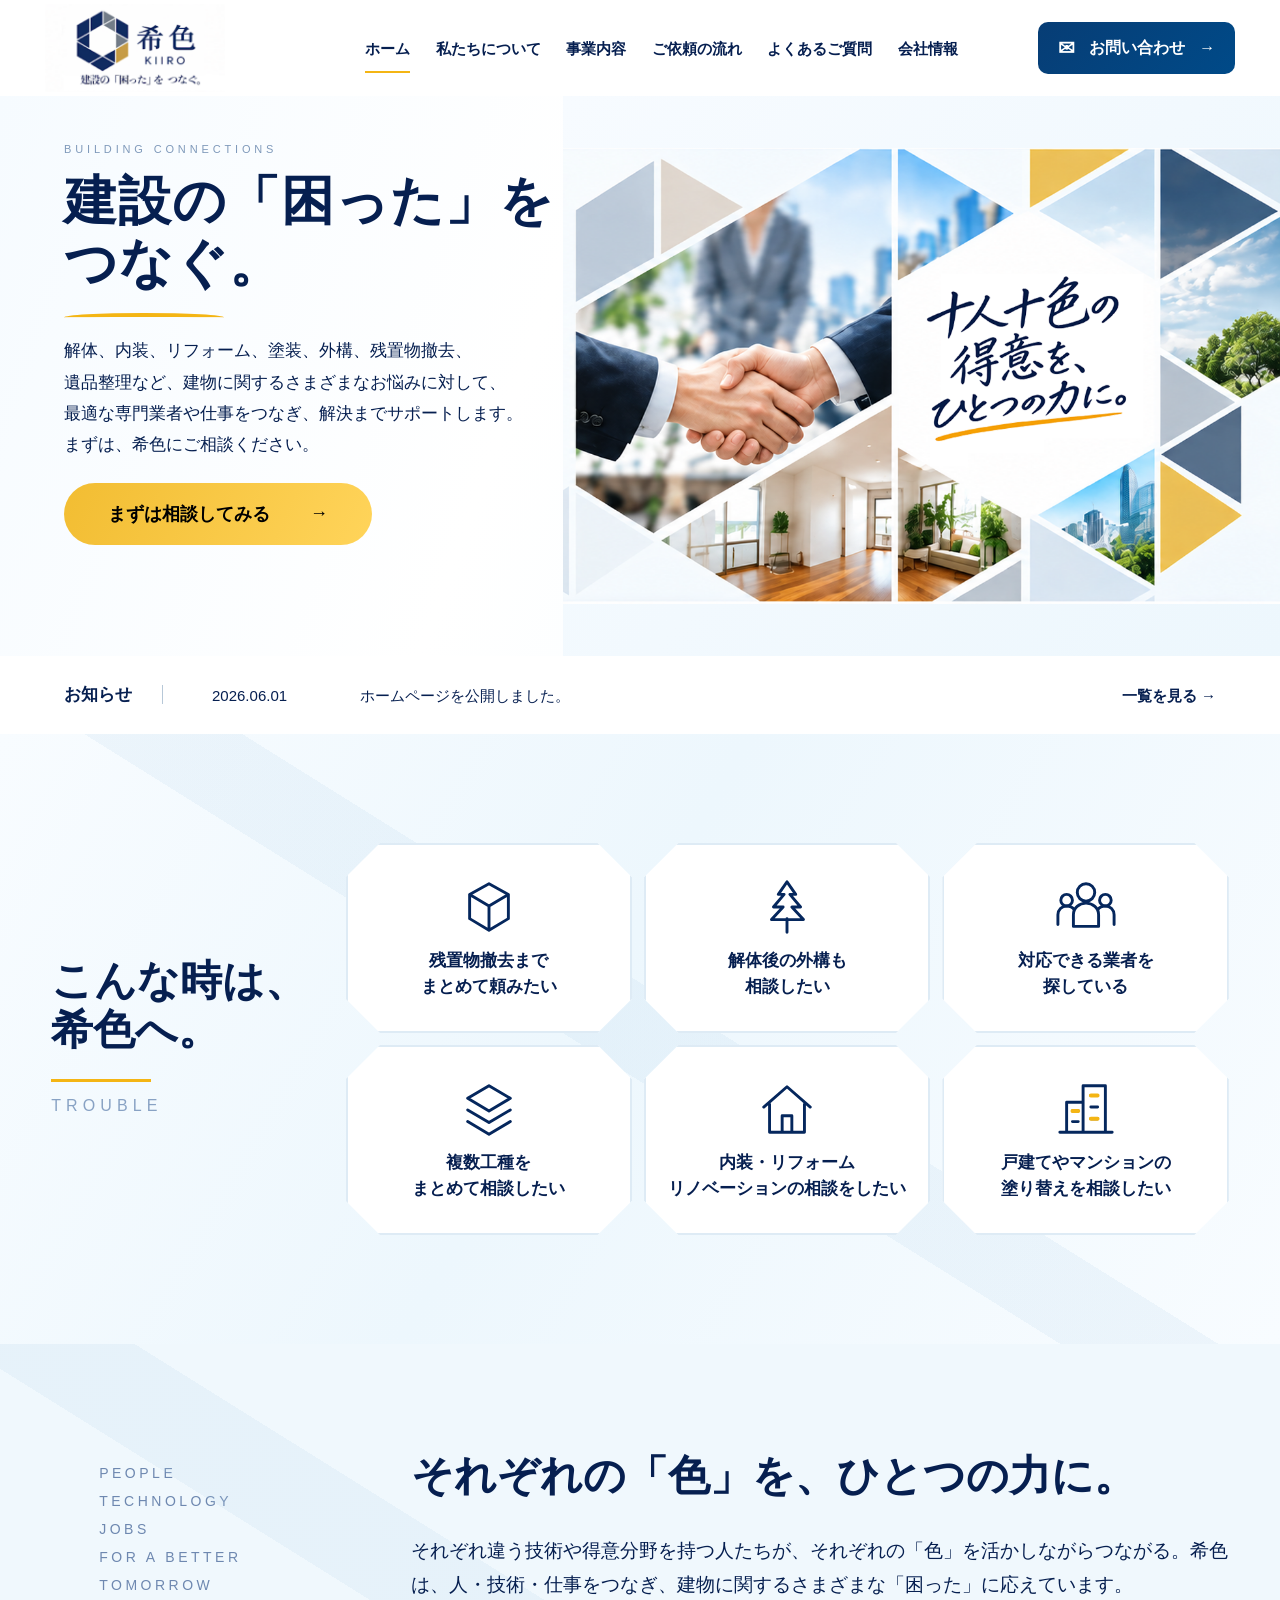
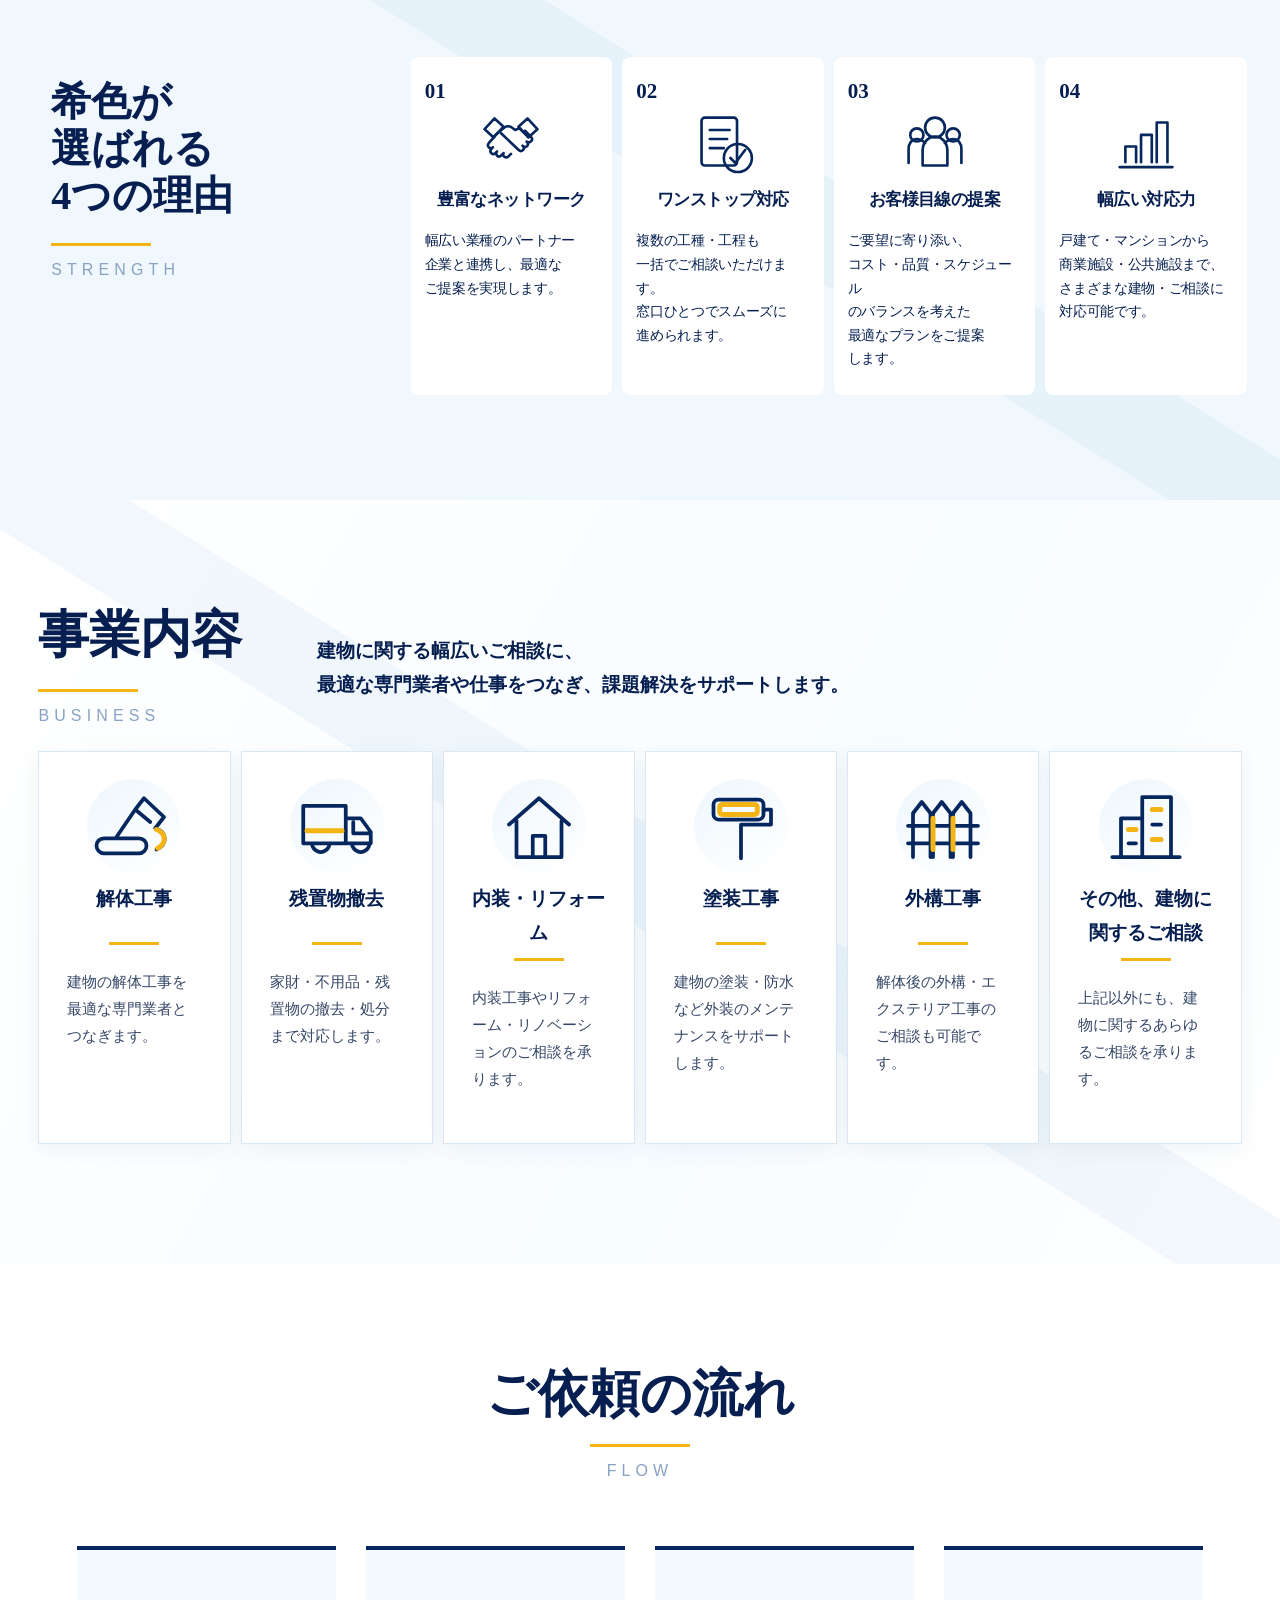
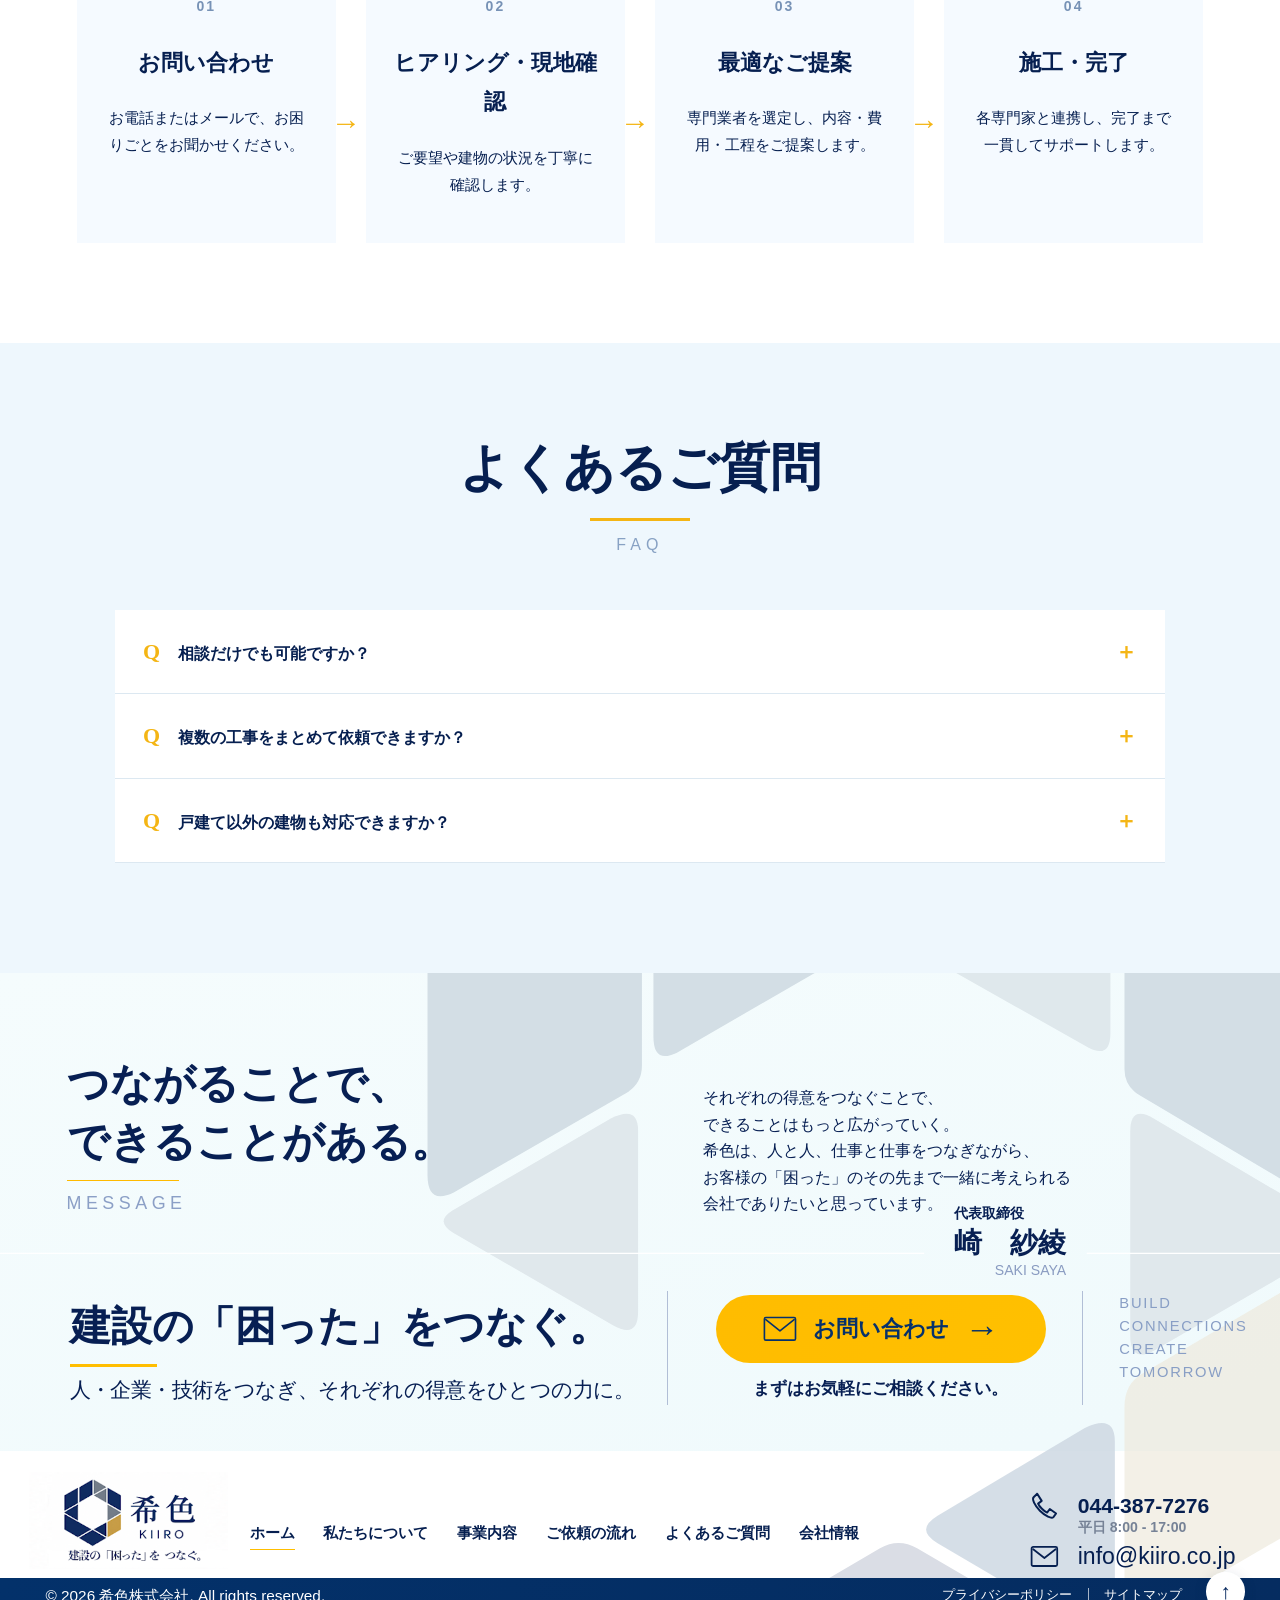
==== index.html @ 3e826ae9 "Refine strength card linework and wrapping" ====
<!doctype html>
<html lang="ja">
<head>
  <meta charset="utf-8">
  <meta name="viewport" content="width=device-width, initial-scale=1">
  <meta name="description" content="株式会社希色は、建設に関するさまざまなお悩みに対して、最適な専門業者や仕事をつなぎ、解決までサポートします。">
  <title>株式会社希色｜建設の「困った」を、つなぐ。</title>
  <link rel="icon" type="image/svg+xml" href="data:image/svg+xml,%3Csvg xmlns='http://www.w3.org/2000/svg' viewBox='0 0 64 64'%3E%3Cpath fill='%23042b64' d='M32 3 57 17v30L32 61 7 47V17z'/%3E%3Cpath fill='white' d='m32 13 16 9v19l-16 9-16-9V22z'/%3E%3Cpath fill='%23eeb52b' d='M48 41v10l-9 5V46z'/%3E%3C/svg%3E">
  <link rel="stylesheet" href="styles.css">
  <link rel="stylesheet" href="icons.css">
  <link rel="stylesheet" href="responsive.css">
  <link rel="stylesheet" href="message.css">
  <link rel="stylesheet" href="animation.css">
</head>
<body>
  <a class="skip-link" href="#main">本文へ移動</a>
  <header class="site-header" id="top">
    <div class="header-inner">
      <a class="brand" href="#top" aria-label="希色 ホーム">
        <img class="brand-logo" src="assets/kiiro-logo.png" alt="希色 KIIRO 建設の「困った」を、つなぐ。">
      </a>
      <button class="menu-button" type="button" aria-label="メニューを開く" aria-expanded="false"><span></span><span></span><span></span></button>
      <nav class="global-nav" aria-label="メインナビゲーション">
        <a class="is-active" href="#top">ホーム</a><a href="#about">私たちについて</a><a href="#business">事業内容</a><a href="#flow">ご依頼の流れ</a><a href="#faq">よくあるご質問</a><a href="#company">会社情報</a>
      </nav>
      <button class="header-contact js-open-contact" type="button"><span class="mail-icon">✉</span>お問い合わせ <span aria-hidden="true">→</span></button>
    </div>
  </header>

  <main id="main">
    <section class="hero" aria-labelledby="hero-title">
      <div class="hero-copy">
        <p class="eyebrow">BUILDING CONNECTIONS</p>
        <h1 id="hero-title">建設の「困った」を<br>つなぐ。</h1>
        <div class="gold-stroke"></div>
        <p>解体、内装、リフォーム、塗装、外構、残置物撤去、<br class="desktop-only">遺品整理など、建物に関するさまざまなお悩みに対して、<br class="desktop-only">最適な専門業者や仕事をつなぎ、解決までサポートします。<br>まずは、希色にご相談ください。</p>
        <button class="cta cta-gold js-open-contact" type="button">まずは相談してみる <span aria-hidden="true">→</span></button>
      </div>
      <div class="hero-visual"><img src="assets/hero-collage.png" alt="握手、住宅、街並みを組み合わせた希色のキービジュアル"></div>
    </section>
    <div class="notice"><b>お知らせ</b><span>2026.06.01</span><p>ホームページを公開しました。</p><a href="#company">一覧を見る →</a></div>

    <section class="trouble section" id="trouble">
      <div class="section-heading"><h2>こんな時は、<br>希色へ。</h2><i></i><span>TROUBLE</span></div>
      <div class="trouble-grid">
        <article><svg><use href="#icon-box"/></svg><p>残置物撤去まで<br>まとめて頼みたい</p></article>
        <article><svg><use href="#icon-tree"/></svg><p>解体後の外構も<br>相談したい</p></article>
        <article><svg><use href="#icon-people"/></svg><p>対応できる業者を<br>探している</p></article>
        <article><svg><use href="#icon-layers"/></svg><p>複数工種を<br>まとめて相談したい</p></article>
        <article><svg><use href="#icon-home"/></svg><p>内装・リフォーム<br>リノベーションの相談をしたい</p></article>
        <article><svg><use href="#icon-building"/></svg><p>戸建てやマンションの<br>塗り替えを相談したい</p></article>
      </div>
      <p class="hand-note">まずはお気軽に<br>ご相談ください。</p>
    </section>

    <section class="strength section" id="about">
      <div class="about-copy">
        <p class="english-copy">PEOPLE<br>TECHNOLOGY<br>JOBS<br>FOR A BETTER<br>TOMORROW</p>
        <div class="section-heading"><h2>希色が<span class="break-1280" aria-hidden="true"></span>選ばれる<br>4つの理由</h2><i></i><span>STRENGTH</span></div>
      </div>
      <div class="strength-main">
        <h2>それぞれの「色」を、ひとつの力に。</h2>
        <p class="lead">それぞれ違う技術や得意分野を持つ人たちが、それぞれの「色」を活かしながらつながる。希色は、人・技術・仕事をつなぎ、建物に関するさまざまな「困った」に応えています。</p>
        <div class="reason-grid">
          <article><b>01</b><svg aria-hidden="true"><use href="#reason-network"/></svg><h3>豊富なネットワーク</h3><p><span>幅広い業種のパートナー</span><span>企業と連携し、最適な</span><span>ご提案を実現します。</span></p></article>
          <article><b>02</b><svg aria-hidden="true"><use href="#reason-onestop"/></svg><h3>ワンストップ対応</h3><p><span>複数の工種・工程も</span><span>一括でご相談いただけます。</span><span>窓口ひとつでスムーズに</span><span>進められます。</span></p></article>
          <article><b>03</b><svg aria-hidden="true"><use href="#reason-customer"/></svg><h3>お客様目線の提案</h3><p><span>ご要望に寄り添い、</span><span>コスト・品質・スケジュール</span><span>のバランスを考えた</span><span>最適なプランをご提案</span><span>します。</span></p></article>
          <article><b>04</b><svg aria-hidden="true"><use href="#reason-range"/></svg><h3>幅広い対応力</h3><p><span>戸建て・マンションから</span><span>商業施設・公共施設まで、</span><span>さまざまな建物・ご相談に</span><span>対応可能です。</span></p></article>
        </div>
      </div>
    </section>

    <section class="business section" id="business">
      <div class="business-title"><div class="section-heading"><h2>事業内容</h2><i></i><span>BUSINESS</span></div><p>建物に関する幅広いご相談に、<br>最適な専門業者や仕事をつなぎ、課題解決をサポートします。</p></div>
      <div class="service-grid">
        <article><svg><use href="#icon-excavator"/></svg><h3>解体工事</h3><i></i><p>建物の解体工事を最適な専門業者とつなぎます。</p></article>
        <article><svg><use href="#icon-truck"/></svg><h3>残置物撤去</h3><i></i><p>家財・不用品・残置物の撤去・処分まで対応します。</p></article>
        <article><svg><use href="#icon-home"/></svg><h3>内装・リフォーム</h3><i></i><p>内装工事やリフォーム・リノベーションのご相談を承ります。</p></article>
        <article><svg><use href="#icon-roller"/></svg><h3>塗装工事</h3><i></i><p>建物の塗装・防水など外装のメンテナンスをサポートします。</p></article>
        <article><svg><use href="#icon-fence"/></svg><h3>外構工事</h3><i></i><p>解体後の外構・エクステリア工事のご相談も可能です。</p></article>
        <article><svg><use href="#icon-building"/></svg><h3>その他、建物に関するご相談</h3><i></i><p>上記以外にも、建物に関するあらゆるご相談を承ります。</p></article>
      </div>
    </section>

    <section class="flow section" id="flow">
      <div class="section-heading centered"><h2>ご依頼の流れ</h2><i></i><span>FLOW</span></div>
      <ol class="flow-list">
        <li><b>01</b><h3>お問い合わせ</h3><p>お電話またはメールで、お困りごとをお聞かせください。</p></li>
        <li><b>02</b><h3>ヒアリング・現地確認</h3><p>ご要望や建物の状況を丁寧に確認します。</p></li>
        <li><b>03</b><h3>最適なご提案</h3><p>専門業者を選定し、内容・費用・工程をご提案します。</p></li>
        <li><b>04</b><h3>施工・完了</h3><p>各専門家と連携し、完了まで一貫してサポートします。</p></li>
      </ol>
    </section>

    <section class="faq section" id="faq">
      <div class="section-heading centered"><h2>よくあるご質問</h2><i></i><span>FAQ</span></div>
      <div class="faq-list">
        <details><summary><span>Q</span>相談だけでも可能ですか？</summary><p>はい。内容が固まっていない段階でも、お困りごとを伺いながら進め方をご案内します。</p></details>
        <details><summary><span>Q</span>複数の工事をまとめて依頼できますか？</summary><p>可能です。希色が窓口となり、解体・残置物撤去・内装・外構など必要な専門業者をつなぎます。</p></details>
        <details><summary><span>Q</span>戸建て以外の建物も対応できますか？</summary><p>戸建て、マンション、商業施設、公共施設など幅広い建物についてご相談いただけます。</p></details>
      </div>
    </section>

    <section class="message section" id="company">
      <div class="message-top">
        <div class="section-heading"><h2>つながることで、<br>できることがある。</h2><i></i><span>MESSAGE</span></div>
        <div class="president-message"><p class="president-copy">それぞれの得意をつなぐことで、<br>できることはもっと広がっていく。<br>希色は、人と人、仕事と仕事をつなぎながら、<br>お客様の「困った」のその先まで一緒に考えられる<br>会社でありたいと思っています。</p><p class="signature"><small>代表取締役</small><span>崎　紗綾</span><em>SAKI SAYA</em></p></div>
      </div>
      <div class="contact-panel">
        <div><h2>建設の「困った」をつなぐ。</h2><p>人・企業・技術をつなぎ、それぞれの得意をひとつの力に。</p></div>
        <div class="contact-action"><button class="cta cta-gold js-open-contact" type="button"><svg class="contact-mail-icon" viewBox="0 0 48 36" aria-hidden="true"><rect x="2" y="2" width="44" height="32" rx="2"/><path d="m4 5 20 16L44 5"/></svg><span>お問い合わせ</span><span aria-hidden="true">→</span></button><b>まずはお気軽にご相談ください。</b></div>
        <p class="message-motto">BUILD<br>CONNECTIONS<br>CREATE<br>TOMORROW</p>
      </div>
    </section>
  </main>

  <footer>
    <div class="footer-main">
      <a class="brand footer-brand" href="#top" aria-label="希色 ホーム"><img class="brand-logo" src="assets/kiiro-logo.png" alt="希色 KIIRO 建設の「困った」を、つなぐ。"></a>
      <nav aria-label="フッターナビゲーション"><a href="#top">ホーム</a><a href="#about">私たちについて</a><a href="#business">事業内容</a><a href="#flow">ご依頼の流れ</a><a href="#faq">よくあるご質問</a><a href="#company">会社情報</a></nav>
      <address><a href="tel:0443877276"><svg viewBox="0 0 32 32" aria-hidden="true"><path d="M8 3 4 7c-2 2 1 9 7 15s13 9 15 7l3-4-7-5-3 4c-3-1-9-7-10-10l4-3Z"/></svg><span>044-387-7276</span></a><small>平日 8:00 - 17:00</small><a href="mailto:info@kiiro.co.jp"><svg viewBox="0 0 36 28" aria-hidden="true"><rect x="2" y="2" width="32" height="24" rx="2"/><path d="m4 5 14 11L32 5"/></svg><span>info@kiiro.co.jp</span></a></address>
    </div>
    <div class="footer-bottom"><span>© 2026 希色株式会社. All rights reserved.</span><div class="footer-links"><a href="#">プライバシーポリシー</a><i></i><a href="#">サイトマップ</a></div><a class="page-top" href="#top" aria-label="ページ上部へ">↑</a></div>
  </footer>

  <dialog class="contact-modal" id="contact-form" aria-labelledby="contact-title">
    <div class="modal-head">
      <div><span>CONTACT</span><h2 id="contact-title">まずはご相談ください</h2></div>
      <button class="modal-close" type="button" aria-label="フォームを閉じる">×</button>
    </div>
    <p class="modal-intro">建物に関するお悩みをお聞かせください。内容を確認後、担当者よりご連絡します。</p>
    <form action="https://formsubmit.co/info@kiiro.co.jp" method="POST">
      <input type="hidden" name="_subject" value="【希色ウェブサイト】新しいご相談">
      <input type="hidden" name="_template" value="table">
      <input type="hidden" name="_captcha" value="false">
      <input type="hidden" name="_next" value="https://kawase-creative.github.io/kiiro-corporate-site/?sent=1">
      <input class="form-honey" type="text" name="_honey" tabindex="-1" autocomplete="off">
      <label class="form-field"><span>お悩み <b>必須</b></span><select name="お悩み" required><option value="">選択してください</option><option>解体</option><option>内装</option><option>リフォーム</option><option>塗装</option><option>外構</option><option>残置物撤去</option><option>遺品整理</option><option>その他</option></select></label>
      <div class="form-row">
        <label class="form-field"><span>お名前 <b>必須</b></span><input type="text" name="お名前" autocomplete="name" required placeholder="例）希色 太郎"></label>
        <label class="form-field"><span>メールアドレス <b>必須</b></span><input type="email" name="email" autocomplete="email" required placeholder="例）info@example.jp"></label>
      </div>
      <label class="form-field"><span>電話番号</span><input type="tel" name="電話番号" autocomplete="tel" inputmode="tel" placeholder="例）044-000-0000"></label>
      <label class="form-field"><span>その他メッセージ</span><textarea name="その他メッセージ" rows="5" placeholder="ご相談内容やご希望の時期などをご記入ください。"></textarea></label>
      <p class="form-note">入力内容は、ご相談への回答にのみ使用します。</p>
      <button class="form-submit" type="submit">入力内容を送信する <span aria-hidden="true">→</span></button>
    </form>
  </dialog>
  <div class="success-toast" role="status" aria-live="polite">お問い合わせを送信しました。担当者からのご連絡をお待ちください。</div>

  <svg class="svg-defs" aria-hidden="true">
    <defs>
      <symbol id="icon-box" viewBox="0 0 64 64"><path d="M12 19 32 8l20 11v25L32 56 12 44zM12 19l20 12 20-12M32 31v25"/></symbol>
      <symbol id="icon-tree" viewBox="0 0 64 64"><path d="m32 6-9 13h6L18 32h10L16 45h33L37 32h9L35 19h6zM32 44v14"/></symbol>
      <symbol id="icon-people" viewBox="0 0 64 64"><circle cx="32" cy="17" r="9"/><circle cx="12" cy="25" r="6"/><circle cx="52" cy="25" r="6"/><path d="M19 52V40c0-7 6-12 13-12s13 5 13 12v12zM3 50V40c0-5 4-9 9-9 3 0 6 1 8 4M61 50V40c0-5-4-9-9-9-3 0-6 1-8 4"/></symbol>
      <symbol id="icon-layers" viewBox="0 0 64 64"><path d="m10 21 22 13 22-13L32 8zM10 33l22 13 22-13M10 45l22 13 22-13"/></symbol>
      <symbol id="icon-home" viewBox="0 0 64 64"><path d="M8 30 32 9l24 21M14 27v29h36V27M27 56V39h10v17"/></symbol>
      <symbol id="icon-building" viewBox="0 0 64 64"><path d="M12 56V25h17v31M29 56V8h23v48M5 56h54M18 34h6M18 45h6M37 18h7M37 30h7M37 42h7"/><path class="icon-gold" d="M18 34h6M37 18h7M37 42h7"/></symbol>
      <symbol id="icon-handshake" viewBox="0 0 64 64"><path d="m6 18 10-8 8 10-10 8zM58 18l-10-8-8 10 10 8zM19 24l10-8c3-2 6-1 8 1l8 8M16 27l6 6 15 15c3 3 8-1 5-4 3 3 8-2 4-5 4 3 8-2 4-5M23 48l-2 2c-4 4-9-1-5-5-4 4-9-1-5-5l10-10"/></symbol>
      <symbol id="icon-check" viewBox="0 0 64 64"><rect x="10" y="7" width="36" height="49" rx="3"/><path d="M18 19h21M18 29h17M18 39h14"/><circle cx="47" cy="46" r="13" class="gold-fill"/><path d="m41 46 4 4 8-10" class="white-stroke"/></symbol>
      <symbol id="icon-chart" viewBox="0 0 64 64"><path d="M6 57h53M12 53V36h10v17M27 53V24h10v29M42 53V10h10v43"/></symbol>
      <symbol id="reason-network" viewBox="0 0 80 80"><path d="m8 22 12-13 11 10-12 13zM72 22 60 9 49 19l12 13z"/><path d="m21 29 11-9c3-2 6-2 9 0l4 3 5-2 10 9M20 31l-7 8c-3 4 2 8 5 5l-2 2c-3 4 2 8 5 5l2-2c-3 4 2 8 5 5l3-3c-2 4 3 7 6 4l3-3"/><path d="m28 27 21 20c4 4 9-1 5-5 4 4 9-1 5-5 4 3 9-2 5-6l-7-7"/></symbol>
      <symbol id="reason-onestop" viewBox="0 0 80 80"><rect x="14" y="8" width="43" height="58" rx="4"/><path d="M24 23h24M24 34h21M24 45h17"/><circle cx="58" cy="57" r="17" class="reason-gold"/><path d="m49 57 6 6 12-16" class="reason-white"/></symbol>
      <symbol id="reason-customer" viewBox="0 0 80 80"><circle cx="40" cy="20" r="12"/><circle cx="18" cy="29" r="8"/><circle cx="62" cy="29" r="8"/><path d="M25 66V48c0-10 7-17 15-17s15 7 15 17v18zM8 63V46c0-7 4-12 10-12 4 0 7 2 10 5M72 63V46c0-7-4-12-10-12-4 0-7 2-10 5"/></symbol>
      <symbol id="reason-range" viewBox="0 0 80 80"><path d="M8 68h64M15 62V43h13v19M34 62V29h13v33M53 62V14h13v48"/></symbol>
      <symbol id="icon-truck" viewBox="0 0 64 64"><path d="M5 15h34v30H5zM39 25h12l8 11v9H39zM45 28v9h12M12 45a7 7 0 1 0 14 0M44 45a7 7 0 1 0 14 0"/><path class="icon-gold" d="M8 35h28"/></symbol>
      <symbol id="icon-roller" viewBox="0 0 64 64"><rect x="10" y="10" width="40" height="16" rx="4"/><rect class="icon-gold" x="15" y="14" width="30" height="8" rx="2"/><path d="M50 18h6v12H32v8M32 38v19"/></symbol>
      <symbol id="icon-fence" viewBox="0 0 64 64"><path d="M8 56V21l7-9 7 9v35M24 56V21l7-9 7 9v35M40 56V21l7-9 7 9v35M4 31h56M4 45h56"/><path class="icon-gold" d="M24 25v25M40 25v25"/></symbol>
      <symbol id="icon-excavator" viewBox="0 0 64 64"><path d="M8 53h28a6 6 0 0 0 0-12H8a6 6 0 0 0 0 12ZM18 40l15-22 12 10M33 18l7-9 16 15-7 9M49 33c10 3 10 13 1 17"/><path class="icon-gold" d="M50 34c8 3 8 11 1 15"/></symbol>
    </defs>
  </svg>
  <script src="script.js"></script>
</body>
</html>
---- styles.css ----
:root{--navy:#05275d;--blue:#06457e;--gold:#f4b514;--pale:#f3faff;--line:#d9e8f3;--ink:#061f50;--serif:"Yu Mincho","Hiragino Mincho ProN","Noto Serif JP",serif;--sans:"Hiragino Kaku Gothic ProN","Yu Gothic","Noto Sans JP",sans-serif}*{box-sizing:border-box}html{scroll-behavior:smooth}body{margin:0;color:var(--ink);font-family:var(--sans);background:#fff;line-height:1.8}a{color:inherit;text-decoration:none}img{max-width:100%;display:block}.skip-link{position:fixed;left:12px;top:-100px;background:#fff;padding:8px 14px;z-index:1000}.skip-link:focus{top:12px}.site-header{height:110px;background:rgba(255,255,255,.97);position:relative;z-index:20}.header-inner{height:100%;max-width:1760px;margin:auto;padding:0 5vw;display:flex;align-items:center;gap:3vw}.brand{display:flex;align-items:center;min-width:240px}.brand-mark{width:62px;height:66px}.brand-type{display:flex;flex-direction:column;margin-left:8px;line-height:1}.brand-type b{font-family:var(--serif);font-size:30px;letter-spacing:.12em}.brand-type em{font-style:normal;font-weight:700;letter-spacing:.32em;font-size:12px;margin:7px 0}.brand-type small{font-family:var(--serif);font-size:11px;white-space:nowrap}.global-nav{display:flex;align-items:center;justify-content:center;gap:2.4vw;flex:1}.global-nav a{font-size:15px;font-weight:700;white-space:nowrap;position:relative;padding:38px 0}.global-nav a:after{content:"";position:absolute;left:0;right:0;bottom:27px;height:2px;background:var(--gold);transform:scaleX(0);transition:.25s}.global-nav a:hover:after,.global-nav a.is-active:after{transform:scaleX(1)}.header-contact{background:linear-gradient(135deg,#073d75,#004a88);color:#fff;border-radius:10px;padding:17px 25px;font-weight:700;white-space:nowrap;display:flex;gap:14px;align-items:center}.mail-icon{font-size:20px}.menu-button{display:none}.hero{min-height:690px;background:linear-gradient(110deg,#f6fbff 0,#fff 42%,#f2faff 100%);display:grid;grid-template-columns:46% 54%;overflow:hidden}.hero-copy{padding:72px 4vw 42px 5.7vw;position:relative;z-index:1}.eyebrow{font-size:11px;letter-spacing:.35em;color:#7f99ba;margin:0 0 10px}.hero h1{font-family:var(--serif);font-size:clamp(50px,5vw,86px);line-height:1.18;margin:0 0 24px;letter-spacing:.02em;font-weight:700}.gold-stroke{width:160px;height:9px;border-top:4px solid var(--gold);border-radius:50%;transform:rotate(-6deg);margin-bottom:13px}.hero-copy>p:not(.eyebrow){font-family:var(--serif);font-size:19px;line-height:2}.cta{display:inline-flex;align-items:center;justify-content:center;gap:40px;font-weight:800;border-radius:999px;min-height:72px;padding:0 55px;font-size:21px;transition:.25s}.cta:hover{transform:translateY(-3px);filter:brightness(1.03);box-shadow:0 12px 25px rgba(6,39,93,.18)}.cta-gold{background:linear-gradient(115deg,#f2bd32,#ffd45a);margin-top:12px}.hero-visual{align-self:stretch;display:flex;align-items:center}.hero-visual img{width:100%;height:100%;object-fit:cover;object-position:left center}.notice{height:92px;display:grid;grid-template-columns:120px 120px 1fr auto;gap:28px;align-items:center;padding:0 5vw;max-width:1800px;margin:auto;font-size:15px}.notice b{font-size:17px}.notice b:after{content:"";border-right:1px solid #b7c8d8;margin-left:30px}.notice p{margin:0}.notice a{font-weight:700}.section{position:relative;overflow:hidden}.trouble{min-height:610px;background:linear-gradient(120deg,#f8fcff,#edf7fd 46%,#f8fcff);padding:70px 6vw;display:grid;grid-template-columns:22% 58% 20%;align-items:center}.trouble:before,.strength:before,.business:before{content:"";position:absolute;inset:0;background:linear-gradient(32deg,transparent 47%,rgba(181,211,234,.17) 47%,rgba(181,211,234,.17) 54%,transparent 54%);pointer-events:none}.section-heading{position:relative;z-index:1}.section-heading h2{font-family:var(--serif);font-size:clamp(40px,4vw,64px);line-height:1.17;margin:0;font-weight:700}.section-heading i{display:block;width:100px;border-top:3px solid var(--gold);margin:24px 0 10px}.section-heading span{font-size:16px;letter-spacing:.32em;color:#88a2c4}.trouble-grid{display:grid;grid-template-columns:repeat(3,1fr);gap:12px;position:relative;z-index:1}.trouble-grid article{background:#fff;min-height:190px;display:flex;flex-direction:column;justify-content:center;align-items:center;text-align:center;padding:16px;clip-path:polygon(12% 0,88% 0,100% 18%,100% 82%,88% 100%,12% 100%,0 82%,0 18%);box-shadow:inset 0 0 0 2px #deebf5}.trouble-grid svg,.reason-grid svg,.service-grid svg{width:62px;height:62px;fill:none;stroke:var(--navy);stroke-width:3;stroke-linecap:round;stroke-linejoin:round}.trouble-grid p{font-family:var(--serif);font-size:17px;font-weight:700;line-height:1.55;margin:10px 0 0}.hand-note{font-family:var(--serif);font-size:24px;font-weight:700;line-height:1.4;transform:rotate(-7deg);border-left:7px solid var(--gold);padding-left:18px}.strength{padding:95px 6vw 105px;background:#f0f8fd;display:grid;grid-template-columns:25% 75%;gap:30px}.english-copy{letter-spacing:.25em;color:#6e88b0;font-size:14px;line-height:2;margin:20px 0 80px 80px}.strength-main{position:relative;z-index:1}.strength-main>h2{font-family:var(--serif);font-size:clamp(36px,4vw,58px);margin:0 0 10px}.lead{font-family:var(--serif);font-size:19px;max-width:850px;margin-bottom:55px}.reason-grid{display:grid;grid-template-columns:repeat(4,1fr);gap:12px}.reason-grid article{background:#fff;border-radius:8px;padding:18px 24px 26px;min-height:310px}.reason-grid article>b{font-family:var(--serif);font-size:22px;display:block}.reason-grid svg{display:block;margin:0 auto 8px}.reason-grid h3{text-align:center;font-family:var(--serif);font-size:18px}.reason-grid p{font-family:var(--serif);font-size:15px;line-height:1.7}.gold-fill{fill:var(--gold);stroke:var(--gold)}.white-stroke{stroke:white}.business{padding:105px 3vw 120px;background:linear-gradient(120deg,#fff,#f7fcff 60%,#fff)}.business-title{display:flex;align-items:center;gap:75px;max-width:1800px;margin:0 auto 20px}.business-title p{font-family:var(--serif);font-size:19px;font-weight:600}.service-grid{display:grid;grid-template-columns:repeat(6,1fr);gap:10px;max-width:1870px;margin:auto;position:relative;z-index:1}.service-grid article{background:#fff;border:1px solid var(--line);box-shadow:0 6px 20px rgba(27,68,108,.06);min-height:370px;padding:35px 28px}.service-grid svg{display:block;margin:auto;width:80px;height:80px}.service-grid h3{font-family:var(--serif);font-size:19px;text-align:center;margin:15px 0 8px;min-height:52px}.service-grid i{display:block;width:50px;border-top:3px solid var(--gold);margin:0 auto 24px}.service-grid p{font-family:var(--serif);font-size:15px;color:#354767}.flow{padding:100px 6vw;background:#fff}.section-heading.centered{text-align:center}.section-heading.centered i{margin:20px auto 10px}.flow-list{list-style:none;margin:60px auto 0;padding:0;display:grid;grid-template-columns:repeat(4,1fr);gap:30px;max-width:1400px;counter-reset:item}.flow-list li{position:relative;text-align:center;padding:42px 25px 30px;background:#f5faff;border-top:4px solid var(--navy)}.flow-list li:not(:last-child):after{content:"→";position:absolute;right:-25px;top:50%;font-size:30px;color:var(--gold);z-index:2}.flow-list b{font-size:14px;letter-spacing:.15em;color:#7792b6}.flow-list h3{font-family:var(--serif);font-size:22px}.flow-list p{font-size:15px}.faq{padding:95px 6vw 110px;background:#eef7fd}.faq-list{max-width:1050px;margin:50px auto 0}.faq-list details{background:#fff;border-bottom:1px solid #dce8f1;padding:0 28px}.faq-list summary{list-style:none;cursor:pointer;padding:22px 35px 22px 0;font-weight:700;position:relative}.faq-list summary::-webkit-details-marker{display:none}.faq-list summary:after{content:"＋";position:absolute;right:0;color:var(--gold);font-size:22px}.faq-list details[open] summary:after{content:"−"}.faq-list summary span{font-family:var(--serif);color:var(--gold);font-size:22px;margin-right:18px}.faq-list details p{margin:0;padding:0 0 23px 38px;color:#3c4d67}.message{background:linear-gradient(110deg,#f6fcff,#edf7fb);padding:90px 5vw 70px}.message-top{display:grid;grid-template-columns:48% 52%;align-items:center;max-width:1780px;margin:auto 50px}.president-message{font-family:var(--serif);font-size:17px;max-width:650px}.signature{text-align:right;font-size:28px;font-weight:700}.signature small,.signature em{font-size:13px;display:block;font-style:normal;color:#778eb0}.contact-panel{max-width:1780px;margin:auto;display:grid;grid-template-columns:1fr 1fr;gap:70px;align-items:center;border-top:1px solid white;padding-top:55px}.contact-panel h2{font-family:var(--serif);font-size:clamp(35px,4vw,56px);margin:0;border-bottom:4px solid var(--gold);display:inline}.contact-panel p{font-family:var(--serif);font-size:20px}.contact-action{text-align:center;border-left:1px solid #a9bad0}.contact-action .cta{min-width:480px}.contact-action b{display:block;margin-top:13px}.footer-main{display:grid;grid-template-columns:300px 1fr 300px;align-items:center;gap:45px;padding:42px 4vw;max-width:1900px;margin:auto}.footer-main nav{display:flex;justify-content:center;gap:30px;font-weight:700;font-size:14px}.footer-main address{font-style:normal;display:flex;flex-direction:column}.footer-main address a{font-size:20px;font-weight:700}.footer-main address small{padding-left:29px}.footer-bottom{background:linear-gradient(90deg,#073871,#06498b);color:#fff;padding:12px 4vw;display:flex;justify-content:space-between}.svg-defs{position:absolute;width:0;height:0;overflow:hidden}
@media(max-width:1180px){.global-nav{display:none}.header-inner{justify-content:space-between}.menu-button{display:flex;width:44px;height:40px;border:0;background:none;flex-direction:column;justify-content:center;gap:6px}.menu-button span{display:block;height:2px;background:var(--navy);width:100%}.global-nav.is-open{display:flex;position:absolute;left:0;right:0;top:110px;background:white;flex-direction:column;align-items:stretch;gap:0;padding:20px 7vw;box-shadow:0 12px 20px rgba(0,0,0,.08)}.global-nav.is-open a{padding:12px 0}.global-nav.is-open a:after{bottom:4px}.header-contact{margin-left:auto}.hero{grid-template-columns:48% 52%}.hero-copy{padding-left:4vw}.hero h1{font-size:54px}.hero-copy>p:not(.eyebrow){font-size:16px}.trouble{grid-template-columns:25% 75%;padding:60px 4vw}.hand-note{display:none}.strength{grid-template-columns:100%}.about-copy{display:flex;align-items:flex-end;gap:50px}.english-copy{margin:0}.reason-grid{grid-template-columns:repeat(2,1fr)}.service-grid{grid-template-columns:repeat(3,1fr)}.footer-main{grid-template-columns:270px 1fr}.footer-main nav{display:none}.footer-main address{justify-self:end}}
@media(max-width:760px){.site-header{height:82px;position:sticky;top:0}.header-inner{padding:0 20px}.brand{min-width:auto}.brand-mark{width:43px;height:48px}.brand-type b{font-size:23px}.brand-type em{font-size:9px;margin:4px 0}.brand-type small{display:none}.header-contact{display:none}.global-nav.is-open{top:82px}.hero{display:flex;flex-direction:column;min-height:auto}.hero-copy{padding:52px 24px 36px}.eyebrow{font-size:9px}.hero h1{font-size:46px}.hero-copy>p:not(.eyebrow){font-size:16px;line-height:1.9}.desktop-only{display:none}.cta{min-height:62px;padding:0 33px;font-size:18px}.hero-visual{height:auto}.hero-visual img{height:auto;object-fit:contain}.notice{height:auto;grid-template-columns:auto 1fr;padding:23px 24px;gap:5px 20px}.notice b:after{display:none}.notice p{grid-column:1/3}.notice a{display:none}.trouble{display:block;padding:70px 22px}.section-heading h2{font-size:42px}.trouble-grid{grid-template-columns:repeat(2,1fr);margin-top:40px}.trouble-grid article{min-height:165px;padding:12px 9px}.trouble-grid svg{width:46px;height:46px}.trouble-grid p{font-size:14px}.strength{padding:70px 22px}.about-copy{display:block}.english-copy{display:none}.strength-main>h2{font-size:34px;line-height:1.35;margin-top:45px}.lead{font-size:16px;line-height:1.9}.reason-grid{grid-template-columns:1fr}.reason-grid article{min-height:auto}.business{padding:70px 20px}.business-title{display:block}.business-title p{font-size:16px}.service-grid{grid-template-columns:repeat(2,1fr);gap:8px}.service-grid article{min-height:330px;padding:25px 15px}.service-grid svg{width:62px;height:62px}.service-grid h3{font-size:16px}.service-grid p{font-size:14px}.flow,.faq{padding:70px 20px}.flow-list{grid-template-columns:1fr;gap:16px}.flow-list li:not(:last-child):after{content:"↓";right:calc(50% - 10px);top:auto;bottom:-27px}.message{padding:70px 22px 50px}.message-top{grid-template-columns:1fr;gap:35px}.president-message{font-size:16px}.contact-panel{grid-template-columns:1fr;gap:35px}.contact-panel h2{font-size:34px;line-height:1.5}.contact-panel p{font-size:16px}.contact-action{border-left:0}.contact-action .cta{min-width:0;width:100%}.footer-main{grid-template-columns:1fr;padding:35px 24px}.footer-main address{justify-self:start}.footer-bottom{font-size:12px;gap:20px}.footer-brand{min-width:240px}}
@media(max-width:430px){.hero h1{font-size:41px}.trouble-grid{grid-template-columns:1fr 1fr}.service-grid{grid-template-columns:1fr}.service-grid article{min-height:auto}.footer-bottom{flex-direction:column;gap:3px}.contact-panel h2{font-size:30px}}
@media(prefers-reduced-motion:reduce){html{scroll-behavior:auto}.cta{transition:none}}
.hero h1{font-size:clamp(48px,4.3vw,82px);white-space:nowrap}
@media(max-width:760px){.hero h1{font-size:clamp(31px,9vw,40px)}}
@media(max-width:430px){.hero h1{font-size:clamp(29px,8.8vw,36px)}}
.brand-logo{display:block;width:205px;height:auto;object-fit:contain}.header-contact,.cta{border:0;font-family:var(--sans);cursor:pointer}.header-contact{font-size:16px}.footer-brand .brand-logo{width:220px}.service-grid article{position:relative}.service-grid article:before{content:"";position:absolute;width:94px;height:94px;border-radius:50%;background:linear-gradient(145deg,#eef7fd,#fff);top:27px;left:50%;transform:translateX(-50%);z-index:-1}.service-grid article svg{position:relative}.contact-modal{width:min(760px,calc(100% - 32px));max-height:90vh;border:0;border-radius:16px;padding:0;color:var(--ink);box-shadow:0 30px 90px rgba(1,27,65,.32);overflow:auto}.contact-modal::backdrop{background:rgba(2,24,56,.62);backdrop-filter:blur(4px)}.modal-head{position:sticky;top:0;z-index:2;display:flex;align-items:center;justify-content:space-between;padding:26px 34px 20px;background:#fff;border-bottom:1px solid #dce9f2}.modal-head span{display:block;color:#91a8c5;letter-spacing:.28em;font-size:12px}.modal-head h2{font-family:var(--serif);font-size:32px;margin:2px 0 0}.modal-close{border:1px solid #cbd9e5;background:#fff;color:var(--navy);width:44px;height:44px;border-radius:50%;font-size:27px;line-height:1;cursor:pointer}.modal-close:hover{background:#eef7fd}.modal-intro{margin:25px 34px 12px;font-family:var(--serif)}.contact-modal form{padding:12px 34px 34px}.form-row{display:grid;grid-template-columns:1fr 1fr;gap:16px}.form-field{display:block;margin:0 0 18px}.form-field>span{display:block;font-weight:700;margin-bottom:7px}.form-field b{display:inline-block;margin-left:8px;padding:1px 8px;background:var(--gold);border-radius:999px;font-size:11px}.form-field input,.form-field select,.form-field textarea{width:100%;border:1px solid #b9cada;border-radius:7px;background:#fbfdff;color:var(--ink);font:16px/1.5 var(--sans);padding:12px 14px;outline:0}.form-field input:focus,.form-field select:focus,.form-field textarea:focus{border-color:#0c4b87;box-shadow:0 0 0 3px rgba(12,75,135,.12)}.form-field textarea{resize:vertical}.form-honey{position:absolute;left:-9999px}.form-note{font-size:13px;color:#61728b;margin:-3px 0 18px}.form-submit{width:100%;min-height:62px;border:0;border-radius:999px;background:linear-gradient(115deg,#efb329,#ffd45a);color:var(--navy);font:800 18px var(--sans);cursor:pointer}.form-submit:hover{filter:brightness(1.03);box-shadow:0 10px 24px rgba(6,39,93,.16)}.success-toast{position:fixed;z-index:100;left:50%;bottom:28px;transform:translate(-50%,150%);opacity:0;background:#06376f;color:#fff;border-left:5px solid var(--gold);border-radius:8px;padding:16px 22px;box-shadow:0 12px 35px rgba(0,0,0,.2);transition:.35s}.success-toast.is-visible{transform:translate(-50%,0);opacity:1}@media(max-width:760px){.brand-logo{width:145px}.footer-brand .brand-logo{width:210px}.modal-head{padding:20px 20px 16px}.modal-head h2{font-size:25px}.modal-intro{margin:20px 20px 8px}.contact-modal form{padding:10px 20px 24px}.form-row{grid-template-columns:1fr;gap:0}.success-toast{width:calc(100% - 32px);bottom:16px}}
---- icons.css ----
.icon-gold {
  fill: none !important;
  stroke: #f4b514 !important;
  stroke-width: 4 !important;
}

.reason-grid svg {
  width: 74px;
  height: 74px;
  stroke-width: 3.2;
}

.reason-grid .reason-gold {
  fill: #f4b514;
  stroke: #f4b514;
}

.reason-grid .reason-white {
  fill: none;
  stroke: #fff;
  stroke-width: 4;
}

.reason-grid h3 {
  white-space: nowrap;
  word-break: keep-all;
}

.reason-grid p span {
  display: block;
}
---- responsive.css ----
/* 1440pxを基準に、横長ではないPC画面でもキービジュアル全体を見せる */
.break-1280 {
  display: none;
}

@media (min-width: 761px) {
  .hero-visual {
    align-items: center;
    background: linear-gradient(135deg, #f7fbff, #edf7fd);
  }

  .hero-visual img {
    width: 100%;
    height: auto;
    object-fit: contain;
    object-position: center;
  }
}

@media (min-width: 1181px) and (max-width: 1700px) {
  .site-header {
    height: 96px;
  }

  .header-inner {
    max-width: 1500px;
    padding-inline: 3.5vw;
  }

  .brand-logo {
    width: 180px;
  }

  .global-nav {
    gap: 2vw;
  }

  .global-nav a {
    padding-block: 31px;
  }

  .global-nav a::after {
    bottom: 20px;
  }

  .header-contact {
    padding: 14px 20px;
  }

  .hero {
    min-height: 560px;
    grid-template-columns: 44% 56%;
  }

  .hero-copy {
    padding: 44px 3vw 34px 5vw;
  }

  .hero h1 {
    font-size: clamp(48px, 4.15vw, 66px);
    margin-bottom: 18px;
  }

  .hero-copy > p:not(.eyebrow) {
    font-size: 17px;
    line-height: 1.85;
    margin-block: 10px;
  }

  .hero .cta {
    min-height: 62px;
    padding-inline: 44px;
    font-size: 18px;
  }

  .notice {
    height: 78px;
  }
}

/* 1280px前後では、日本語見出しを単語の途中で折り返さない */
@media (min-width: 1181px) and (max-width: 1400px) {
  .section-heading h2,
  .strength-main > h2 {
    word-break: keep-all;
    overflow-wrap: normal;
  }

  .trouble {
    grid-template-columns: 25% 75%;
    padding-inline: 4vw;
  }

  .trouble .section-heading h2 {
    font-size: 42px;
    white-space: nowrap;
  }

  .trouble .hand-note {
    display: none;
  }

  .strength {
    grid-template-columns: 29% 71%;
    gap: 18px;
    padding-inline: 4vw;
  }

  .strength .section-heading h2 {
    font-size: 40px;
    white-space: nowrap;
  }

  .strength .section-heading .break-1280 {
    display: block;
  }

  .strength-main > h2 {
    font-size: 42px;
    white-space: nowrap;
  }

  .strength .english-copy {
    margin-left: 48px;
  }

  .reason-grid {
    gap: 10px;
  }

  .reason-grid article {
    min-width: 0;
    min-height: 330px;
    padding: 16px 14px 24px;
  }

  .reason-grid article > b {
    font-size: 21px;
  }

  .reason-grid svg {
    width: 66px;
    height: 66px;
    margin-bottom: 6px;
  }

  .reason-grid h3 {
    margin: 8px 0 14px;
    font-size: 17px;
    letter-spacing: -.03em;
  }

  .reason-grid p {
    margin: 0;
    font-size: 13.5px;
    line-height: 1.75;
    letter-spacing: -.025em;
  }
}

@media (min-width: 761px) and (max-width: 1180px) {
  .hero-visual {
    padding-block: 24px;
  }
}
---- message.css ----
/* Base styles are retained for narrow screens; the measured desktop layout is below. */
.message {
  min-height: clamp(480px, 37.5vw, 750px);
  padding: clamp(50px, 4.5vw, 90px) 5.2vw clamp(34px, 3.2vw, 64px);
  background: #f1f9fc url("assets/message-bg.svg") center/100% 100% no-repeat;
}


.message-top {
  grid-template-columns: 48% 52%;
  gap: 54px;
  max-width: 1840px;
  margin: 0 auto clamp(-50px, -2.5vw, -30px);
}

.message .section-heading h2 {
  font-size: clamp(42px, 3.45vw, 62px);
  white-space: nowrap;
}

.president-message {
  max-width: 670px;
  font-size: 17px;
  line-height: 1.95;
}

.contact-panel {
  grid-template-columns: minmax(600px, 1.35fr) minmax(470px, 0.95fr) 170px;
  gap: 38px;
  max-width: 1840px;
  padding-top: clamp(18px, 1.5vw, 30px);
}

.contact-panel > div:first-child h2 {
  display: inline-block;
  font-size: clamp(33px, 3vw, 52px);
  line-height: 1.35;
  white-space: nowrap;
}

.contact-panel > div:first-child p {
  margin: 16px 0 0;
  font-size: clamp(16px, 1.35vw, 21px);
  white-space: nowrap;
}

.contact-action {
  min-width: 0;
  padding-inline: 28px;
}

.contact-action .cta {
  width: 100%;
  min-width: 0;
  max-width: 500px;
  padding-inline: 28px;
  white-space: nowrap;
}

.contact-mail-icon {
  width: 31px;
  height: 24px;
  fill: none;
  stroke: currentColor;
  stroke-width: 2.4;
  stroke-linecap: round;
  stroke-linejoin: round;
  flex: 0 0 auto;
}

.message-motto {
  align-self: center;
  padding-left: 24px;
  border-left: 1px solid #9eb2ca;
  color: #7992b5;
  font-size: 14px;
  line-height: 1.8;
  letter-spacing: 0.18em;
  white-space: nowrap;
}

footer {
  position: relative;
  overflow: hidden;
  background: #fff url("assets/footer-bg.svg") center/100% 100% no-repeat;
}

footer::before {
  display: none;
}

.footer-main,
.footer-bottom {
  position: relative;
  z-index: 1;
}

.footer-main address a {
  display: flex;
  align-items: center;
  gap: 12px;
}

.footer-main address svg {
  width: 27px;
  height: 27px;
  fill: none;
  stroke: currentColor;
  stroke-width: 2.2;
  stroke-linecap: round;
  stroke-linejoin: round;
  flex: 0 0 auto;
}

.footer-links {
  display: flex;
  align-items: center;
  gap: 20px;
  margin-left: auto;
  margin-right: 56px;
}

.footer-links i {
  height: 20px;
  border-left: 1px solid rgba(255,255,255,.65);
}

.page-top {
  position: absolute;
  right: 2.7vw;
  bottom: 7px;
  display: grid;
  place-items: center;
  width: 54px;
  height: 54px;
  border-radius: 50%;
  background: #fff;
  color: var(--navy);
  font-size: 24px;
  box-shadow: 0 2px 14px rgba(1,31,72,.12);
}

@media (min-width: 1181px) and (max-width: 1400px) {
  .message {
    padding-inline: 4vw;
    padding-top: 30px;
    padding-bottom: 15px;
  }

  .message-top {
    grid-template-columns: 47% 53%;
  }

  .message .section-heading h2 {
    font-size: 43px;
  }

  .president-message {
    font-size: 15px;
  }

  .contact-panel {
    grid-template-columns: minmax(500px, 1.25fr) minmax(350px, 0.9fr) 125px;
    gap: 20px;
  }

  .contact-panel > div:first-child h2 {
    font-size: 36px;
  }

  .contact-panel > div:first-child p {
    font-size: 16px;
  }

  .contact-action {
    padding-inline: 48px;
  }

  .contact-action .cta {
    font-size: 19px;
    padding-inline: 20px;
  }

  .message-motto {
    padding-left: 16px;
    font-size: 12px;
  }

  .footer-main {
    grid-template-columns: 220px minmax(0, 1fr) 240px;
    gap: 18px;
    padding: 30px 3vw;
  }

  .footer-brand .brand-logo {
    width: 190px;
  }

  .footer-main nav {
    gap: 16px;
    white-space: nowrap;
  }

  .footer-main nav a {
    font-size: 12px;
    white-space: nowrap;
  }

  .footer-main address {
    white-space: nowrap;
  }

  .footer-main address a {
    font-size: 17px;
  }
}

@media (max-width: 1180px) and (min-width: 761px) {
  .message .section-heading h2 {
    font-size: 39px;
  }

  .contact-panel {
    grid-template-columns: minmax(450px, 1.2fr) minmax(320px, 0.8fr);
  }

  .contact-panel > div:first-child h2 {
    font-size: 32px;
  }

  .contact-panel > div:first-child p {
    font-size: 15px;
  }

  .message-motto {
    display: none;
  }
}

@media (max-width: 760px) {
  .message {
    min-height: 0;
    padding: 70px 22px 50px;
    background-position: 56% center;
  }

  .message-top,
  .contact-panel {
    grid-template-columns: 1fr;
  }

  .message .section-heading h2 {
    font-size: 36px;
    white-space: nowrap;
  }

  .contact-panel > div:first-child h2,
  .contact-panel > div:first-child p {
    white-space: normal;
  }

  .message-motto {
    display: none;
  }

  .footer-links {
    display: none;
  }

  .page-top {
    position: static;
    width: 38px;
    height: 38px;
    flex: 0 0 auto;
  }
}

/* Desktop artwork uses the reference's 2000 × 1000 coordinate system.
   At 1280px every position and type size scales by exactly 0.64. */
@media (min-width: 761px) {
  .message {
    height: 37.35vw; min-height: 0; padding: 0;
    background: url("assets/contact-reference-bg.svg") left top / 100vw 50vw no-repeat;
    color: #071f53;
  }
  .message-top, .contact-panel {
    position: static; display: block; margin: 0; padding: 0; max-width: none; border: 0;
  }
  .message-top > .section-heading { position: absolute; left: 5.2vw; top: 6.4vw; }
  .message .section-heading h2 {
    margin: 0; font-size: 3.3vw; line-height: 1.36; letter-spacing: 0; white-space: nowrap;
  }
  .message .section-heading i { width: 8.75vw; margin: .8vw 0 .45vw; border-top: .15vw solid #ffba00; }
  .message .section-heading > span { color: #8b9fc6; font: 1.4vw/1.8 var(--sans); letter-spacing: .25em; }
  .president-message { position: static; max-width: none; font-family: var(--sans); }
  .president-copy {
    position: absolute; left: 54.9vw; top: 8.75vw; margin: 0;
    font-size: 1.25vw; line-height: 1.65; white-space: nowrap; letter-spacing: 0;
  }
  .president-message .signature {
    position: absolute; left: 74.5vw; top: 17.95vw; width: 8.8vw;
    margin: 0; text-align: left; font: 700 2.15vw/1.35 var(--serif); white-space: nowrap;
  }
  .signature small { color: #071f53; font: 700 1.1vw/1.5 var(--serif); }
  .signature em { text-align: right; color: #899bc1; font: 1.1vw/1.35 var(--sans); }
  .contact-panel > div:first-child { position: absolute; left: 5.45vw; top: 25.4vw; }
  .contact-panel > div:first-child h2 {
    position: relative; display: block; margin: 0; border: 0;
    font: 700 3.2vw/1.38 var(--serif); white-space: nowrap;
  }
  .contact-panel > div:first-child h2::after {
    content: ""; display: block; width: 6.8vw; height: .25vw; margin-top: .7vw; background: #ffbe00;
  }
  .contact-panel > div:first-child p {
    margin: .65vw 0 0; font: 1.65vw/1.5 var(--serif); letter-spacing: -.03em; white-space: nowrap;
  }
  .contact-action {
    position: absolute; left: 52.1vw; top: 24.85vw; width: 32.5vw; height: 8.85vw;
    padding: .25vw 2.95vw 0 3.75vw; border-left: 1px solid #b1bed6; border-right: 1px solid #b1bed6;
  }
  .contact-action .cta {
    margin: 0; width: 25.8vw; max-width: none; min-width: 0; height: 5.35vw; min-height: 0;
    padding: 0; gap: 1.25vw; background: linear-gradient(105deg,#ffbc00,#ffc000);
    color: #06316b; font: 700 1.75vw/1 var(--sans); white-space: nowrap;
  }
  .contact-mail-icon { width: 2.65vw; height: 2vw; stroke-width: 2.3; }
  .contact-action .cta span:last-child { font-size: 2.7vw; line-height: 1; }
  .contact-action b { margin: 1.05vw -1vw 0; font: 700 1.3vw/1.4 var(--sans); white-space: nowrap; }
  .contact-panel .message-motto {
    position: absolute; left: 87.45vw; top: 24.9vw; display: block; margin: 0; padding: 0; border: 0;
    color: #889ec5; font: 1.15vw/1.55 var(--sans); letter-spacing: .12em; white-space: nowrap;
  }
  footer {
    height: 12.65vw; overflow: visible;
    background: url("assets/contact-reference-bg.svg") left bottom / 100vw 50vw no-repeat;
  }
  .footer-main { height: 9.85vw; max-width: none; padding: 0; display: block; }
  .footer-brand { position: absolute; left: 2.3vw; top: 1.6vw; min-width: 0; }
  .footer-brand .brand-logo { width: 15.5vw; }
  .footer-main nav {
    position: absolute; left: 19.5vw; top: 5.55vw; display: flex;
    gap: 2.25vw; font: 700 1.15vw/1.5 var(--sans); white-space: nowrap;
  }
  .footer-main nav a { font-size: inherit; }
  .footer-main nav a:first-child { border-bottom: .15vw solid #ffbe00; padding-bottom: .35vw; }
  .footer-main address { position: absolute; left: 80.5vw; top: 3.1vw; white-space: nowrap; }
  .footer-main address a { gap: 1.45vw; font: 700 1.65vw/1.3 var(--sans); }
  .footer-main address a:last-child { margin-top: .6vw; font-weight: 400; font-size: 1.8vw; }
  .footer-main address svg { width: 2.25vw; height: 2.25vw; }
  .footer-main address small { padding-left: 3.7vw; color: #768296; font: 700 1.1vw/1 var(--sans); }
  .footer-bottom {
    height: 2.8vw; padding: 0 3.55vw; align-items: center;
    background: linear-gradient(100deg,#03316a,#052c60); font: 1.2vw/1.4 var(--sans);
  }
  .footer-links { gap: 1.2vw; margin-right: 4.1vw; font-size: 1vw; }
  .footer-links i { height: 1.1vw; }
  .page-top { right: 2.75vw; bottom: .2vw; width: 3vw; height: 3vw; font-size: 1.65vw; }
}

@media (max-width: 760px) {
  .message-top { margin: 0 0 32px; gap: 28px; }
  .president-copy br { display: none; }
  .president-message .signature span { display: block; }
  .message .section-heading h2 { font-size: clamp(26px, 7.1vw, 36px); }
  .contact-panel { gap: 24px; padding-top: 28px; }
  .contact-action { padding-inline: 0; }
  .contact-action .cta { gap: 16px; }
}
---- animation.css ----
/* 控えめなスクロール演出。JSが有効な場合だけ初期状態を隠す。 */
.motion-ready .motion-reveal {
  opacity: 0;
  transform: translateY(20px);
  transition:
    opacity 0.75s ease,
    transform 0.9s cubic-bezier(0.2, 0.65, 0.3, 1);
  transition-delay: var(--motion-delay, 0ms);
}

.motion-ready .motion-reveal.is-visible {
  opacity: 1;
  transform: translateY(0);
}

.motion-ready .section-heading.motion-reveal i {
  transform: scaleX(0);
  transform-origin: left center;
  transition: transform 0.8s 0.35s cubic-bezier(0.22, 1, 0.36, 1);
}

.motion-ready .section-heading.centered.motion-reveal i {
  transform-origin: center;
}

.motion-ready .section-heading.motion-reveal.is-visible i {
  transform: scaleX(1);
}

.motion-ready .site-header {
  animation: kiiro-header-in 0.7s both ease-out;
}

.motion-ready .hero-copy > * {
  opacity: 0;
  animation: kiiro-hero-in 0.85s both cubic-bezier(0.2, 0.65, 0.3, 1);
}

.motion-ready .hero-copy > :nth-child(2) { animation-delay: 0.08s; }
.motion-ready .hero-copy > :nth-child(3) { animation-delay: 0.16s; }
.motion-ready .hero-copy > :nth-child(4) { animation-delay: 0.22s; }
.motion-ready .hero-copy > :nth-child(5) { animation-delay: 0.3s; }

.motion-ready .hero-visual {
  opacity: 0;
  animation: kiiro-visual-in 1.15s 0.12s both cubic-bezier(0.22, 1, 0.36, 1);
}

.motion-ready .notice {
  opacity: 0;
  animation: kiiro-hero-in 0.7s 0.48s both ease-out;
}

.trouble-grid article,
.reason-grid article,
.service-grid article,
.flow-list li {
  transition:
    opacity 0.75s ease,
    transform 0.9s cubic-bezier(0.2, 0.65, 0.3, 1),
    box-shadow 0.3s ease;
}

.trouble-grid article svg,
.reason-grid article svg,
.service-grid article svg {
  transition: transform 0.35s ease;
}

.cta span,
.header-contact span:last-child {
  display: inline-block;
  transition: transform 0.3s ease;
}

.cta:hover span,
.header-contact:hover span:last-child {
  transform: translateX(5px);
}

.faq-list details {
  transition: background-color 0.3s ease, box-shadow 0.3s ease;
}

.faq-list details[open] {
  background: #ffffff;
  box-shadow: 0 8px 22px rgba(8, 48, 92, 0.06);
}

@media (hover: hover) {
  .trouble-grid article:hover,
  .reason-grid article:hover,
  .service-grid article:hover,
  .flow-list li:hover {
    transform: translateY(-5px);
    box-shadow: 0 14px 30px rgba(8, 48, 92, 0.1);
  }

  .trouble-grid article:hover svg,
  .reason-grid article:hover svg,
  .service-grid article:hover svg {
    transform: scale(1.045);
  }
}

@keyframes kiiro-header-in {
  from { opacity: 0; transform: translateY(-10px); }
  to { opacity: 1; transform: translateY(0); }
}

@keyframes kiiro-hero-in {
  from { opacity: 0; transform: translateY(16px); }
  to { opacity: 1; transform: translateY(0); }
}

@keyframes kiiro-visual-in {
  from { opacity: 0; transform: scale(0.985); }
  to { opacity: 1; transform: scale(1); }
}

@media (prefers-reduced-motion: reduce) {
  .motion-ready *,
  .motion-ready *::before,
  .motion-ready *::after {
    animation-duration: 0.01ms !important;
    animation-iteration-count: 1 !important;
    transition-duration: 0.01ms !important;
    scroll-behavior: auto !important;
  }

  .motion-ready .motion-reveal {
    opacity: 1;
    transform: none;
  }

  .motion-ready .section-heading.motion-reveal i {
    transform: scaleX(1);
  }
}
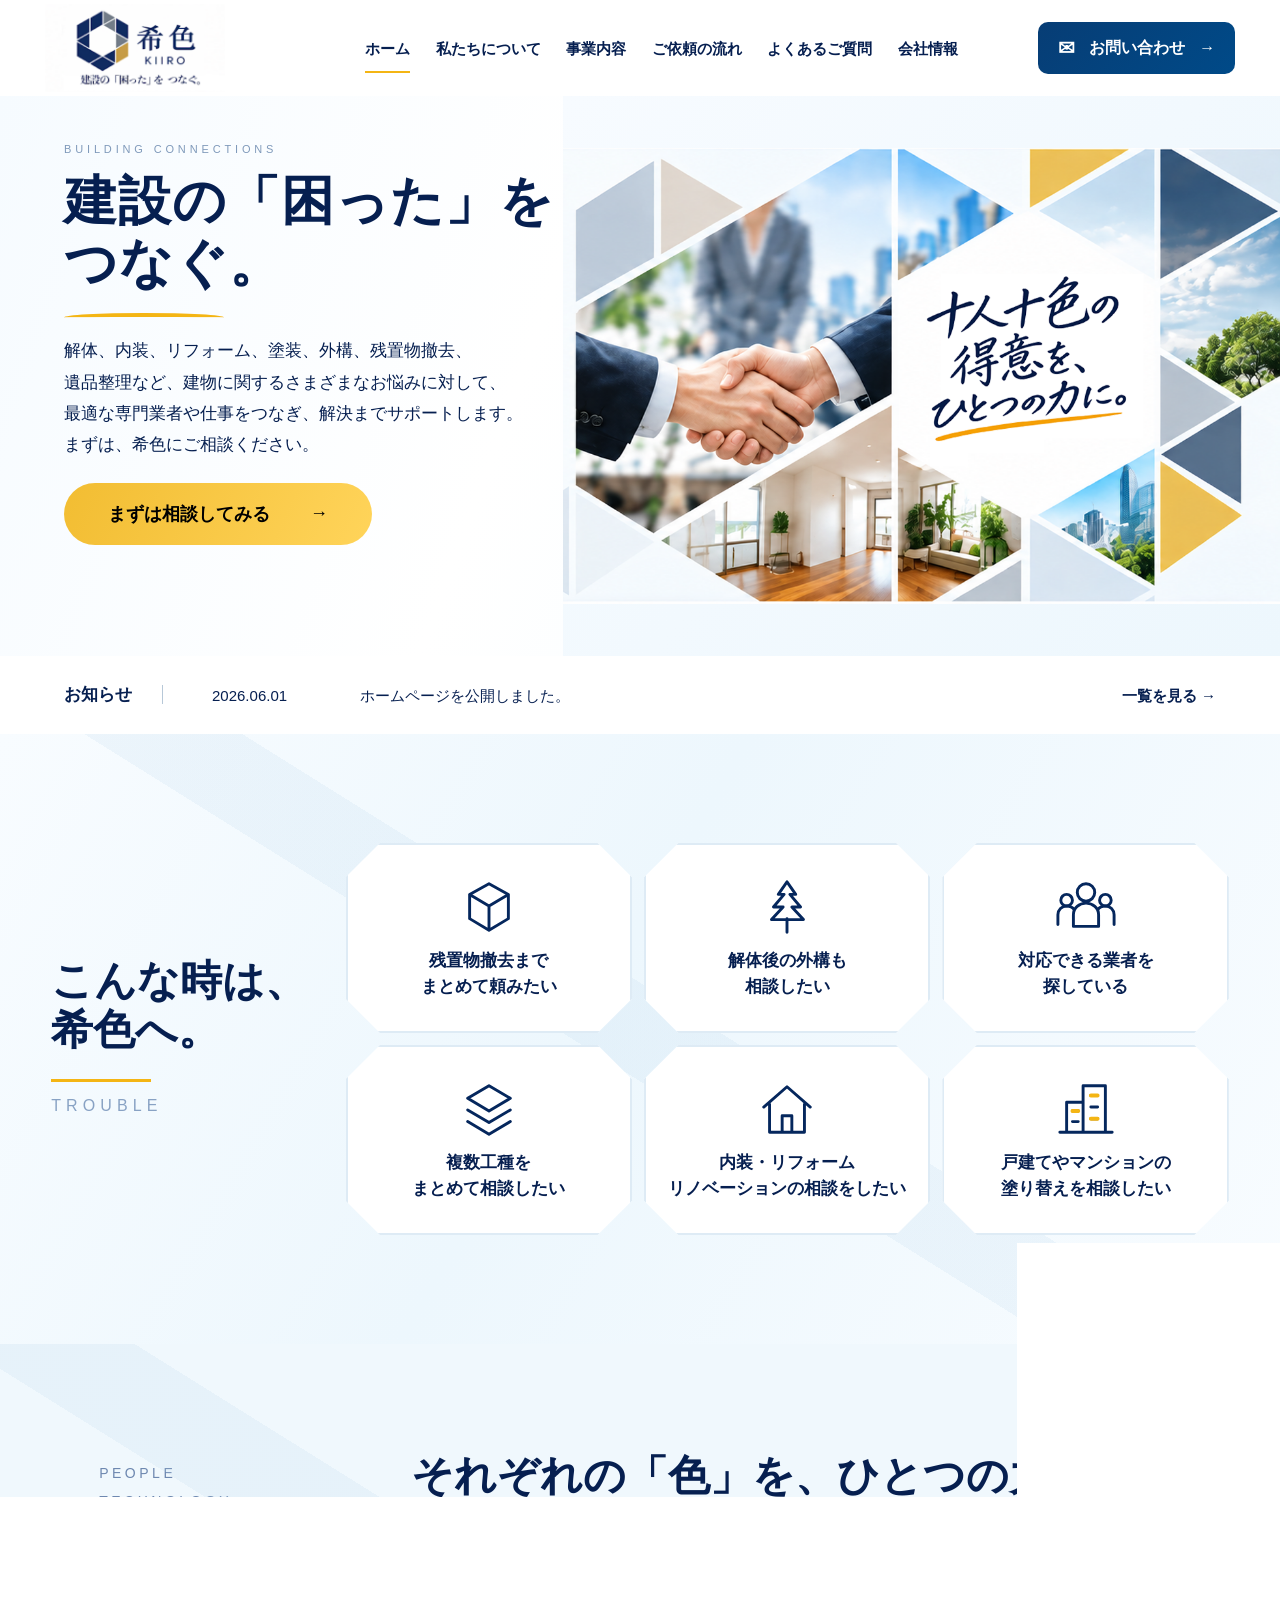
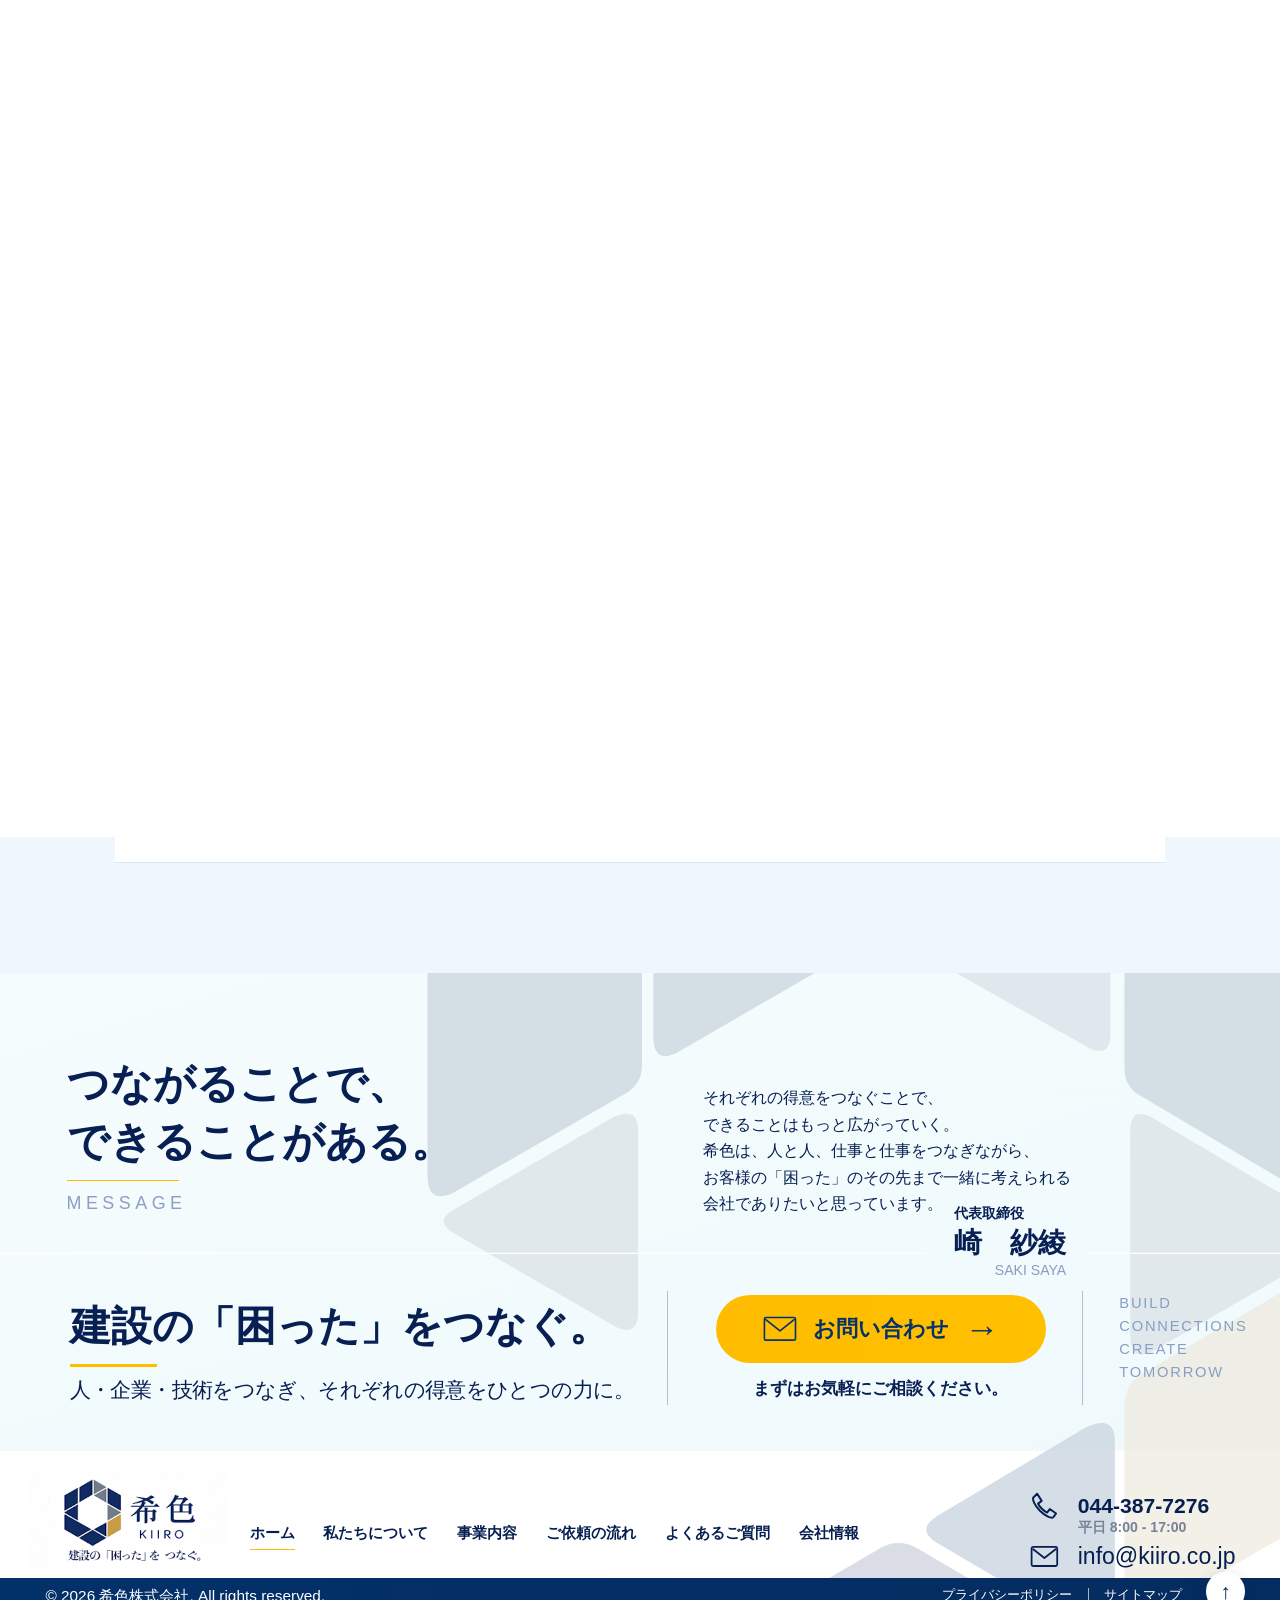
==== commit 21b3a26b: "Redraw handshake and excavator icons" ====
--- a/index.html
+++ b/index.html
@@ -159,14 +159,14 @@
       <symbol id="icon-handshake" viewBox="0 0 64 64"><path d="m6 18 10-8 8 10-10 8zM58 18l-10-8-8 10 10 8zM19 24l10-8c3-2 6-1 8 1l8 8M16 27l6 6 15 15c3 3 8-1 5-4 3 3 8-2 4-5 4 3 8-2 4-5M23 48l-2 2c-4 4-9-1-5-5-4 4-9-1-5-5l10-10"/></symbol>
       <symbol id="icon-check" viewBox="0 0 64 64"><rect x="10" y="7" width="36" height="49" rx="3"/><path d="M18 19h21M18 29h17M18 39h14"/><circle cx="47" cy="46" r="13" class="gold-fill"/><path d="m41 46 4 4 8-10" class="white-stroke"/></symbol>
       <symbol id="icon-chart" viewBox="0 0 64 64"><path d="M6 57h53M12 53V36h10v17M27 53V24h10v29M42 53V10h10v43"/></symbol>
-      <symbol id="reason-network" viewBox="0 0 80 80"><path d="m8 22 12-13 11 10-12 13zM72 22 60 9 49 19l12 13z"/><path d="m21 29 11-9c3-2 6-2 9 0l4 3 5-2 10 9M20 31l-7 8c-3 4 2 8 5 5l-2 2c-3 4 2 8 5 5l2-2c-3 4 2 8 5 5l3-3c-2 4 3 7 6 4l3-3"/><path d="m28 27 21 20c4 4 9-1 5-5 4 4 9-1 5-5 4 3 9-2 5-6l-7-7"/></symbol>
-      <symbol id="reason-onestop" viewBox="0 0 80 80"><rect x="14" y="8" width="43" height="58" rx="4"/><path d="M24 23h24M24 34h21M24 45h17"/><circle cx="58" cy="57" r="17" class="reason-gold"/><path d="m49 57 6 6 12-16" class="reason-white"/></symbol>
+      <symbol id="reason-network" viewBox="0 0 80 80"><path d="m7 22 13-14 12 11-13 14zM73 22 60 8 48 19l13 14z"/><path d="m20 31 10-10c3-3 8-3 11 0l5 5 5-2 10 9"/><path d="m29 27 22 21c4 4 10-1 6-5 4 4 9-2 5-6 4 3 8-2 5-6l-5-5"/><path d="m21 30-8 9c-3 4 2 9 6 5-4 4 1 10 5 6-3 4 2 9 6 5l2-2c-2 4 3 8 7 5l4-4"/></symbol>
+      <symbol id="reason-onestop" viewBox="0 0 80 80"><rect x="14" y="8" width="43" height="58" rx="4"/><path d="M24 23h24M24 34h21M24 45h17"/><circle cx="58" cy="57" r="17" fill="#f4b514" stroke="#f4b514"/><path d="m49 57 6 6 12-16" fill="none" stroke="#fff" stroke-width="4"/></symbol>
       <symbol id="reason-customer" viewBox="0 0 80 80"><circle cx="40" cy="20" r="12"/><circle cx="18" cy="29" r="8"/><circle cx="62" cy="29" r="8"/><path d="M25 66V48c0-10 7-17 15-17s15 7 15 17v18zM8 63V46c0-7 4-12 10-12 4 0 7 2 10 5M72 63V46c0-7-4-12-10-12-4 0-7 2-10 5"/></symbol>
       <symbol id="reason-range" viewBox="0 0 80 80"><path d="M8 68h64M15 62V43h13v19M34 62V29h13v33M53 62V14h13v48"/></symbol>
       <symbol id="icon-truck" viewBox="0 0 64 64"><path d="M5 15h34v30H5zM39 25h12l8 11v9H39zM45 28v9h12M12 45a7 7 0 1 0 14 0M44 45a7 7 0 1 0 14 0"/><path class="icon-gold" d="M8 35h28"/></symbol>
       <symbol id="icon-roller" viewBox="0 0 64 64"><rect x="10" y="10" width="40" height="16" rx="4"/><rect class="icon-gold" x="15" y="14" width="30" height="8" rx="2"/><path d="M50 18h6v12H32v8M32 38v19"/></symbol>
       <symbol id="icon-fence" viewBox="0 0 64 64"><path d="M8 56V21l7-9 7 9v35M24 56V21l7-9 7 9v35M40 56V21l7-9 7 9v35M4 31h56M4 45h56"/><path class="icon-gold" d="M24 25v25M40 25v25"/></symbol>
-      <symbol id="icon-excavator" viewBox="0 0 64 64"><path d="M8 53h28a6 6 0 0 0 0-12H8a6 6 0 0 0 0 12ZM18 40l15-22 12 10M33 18l7-9 16 15-7 9M49 33c10 3 10 13 1 17"/><path class="icon-gold" d="M50 34c8 3 8 11 1 15"/></symbol>
+      <symbol id="icon-excavator" viewBox="0 0 80 80"><rect x="8" y="57" width="47" height="15" rx="7.5"/><path d="M27 57 51 18l17 15-11 13M51 18l-7 11 14 12"/><path d="M59 42c12 2 16 15 10 24-2 3-4 5-7 6" fill="none" stroke="#f4b514" stroke-width="7" stroke-linecap="round" stroke-linejoin="round"/></symbol>
     </defs>
   </svg>
   <script src="script.js"></script>
--- a/icons.css
+++ b/icons.css
@@ -21,6 +21,14 @@
   stroke-width: 4;
 }
 
+.service-grid .excavator-bucket {
+  fill: none;
+  stroke: #f4b514;
+  stroke-width: 7;
+  stroke-linecap: round;
+  stroke-linejoin: round;
+}
+
 .reason-grid h3 {
   white-space: nowrap;
   word-break: keep-all;
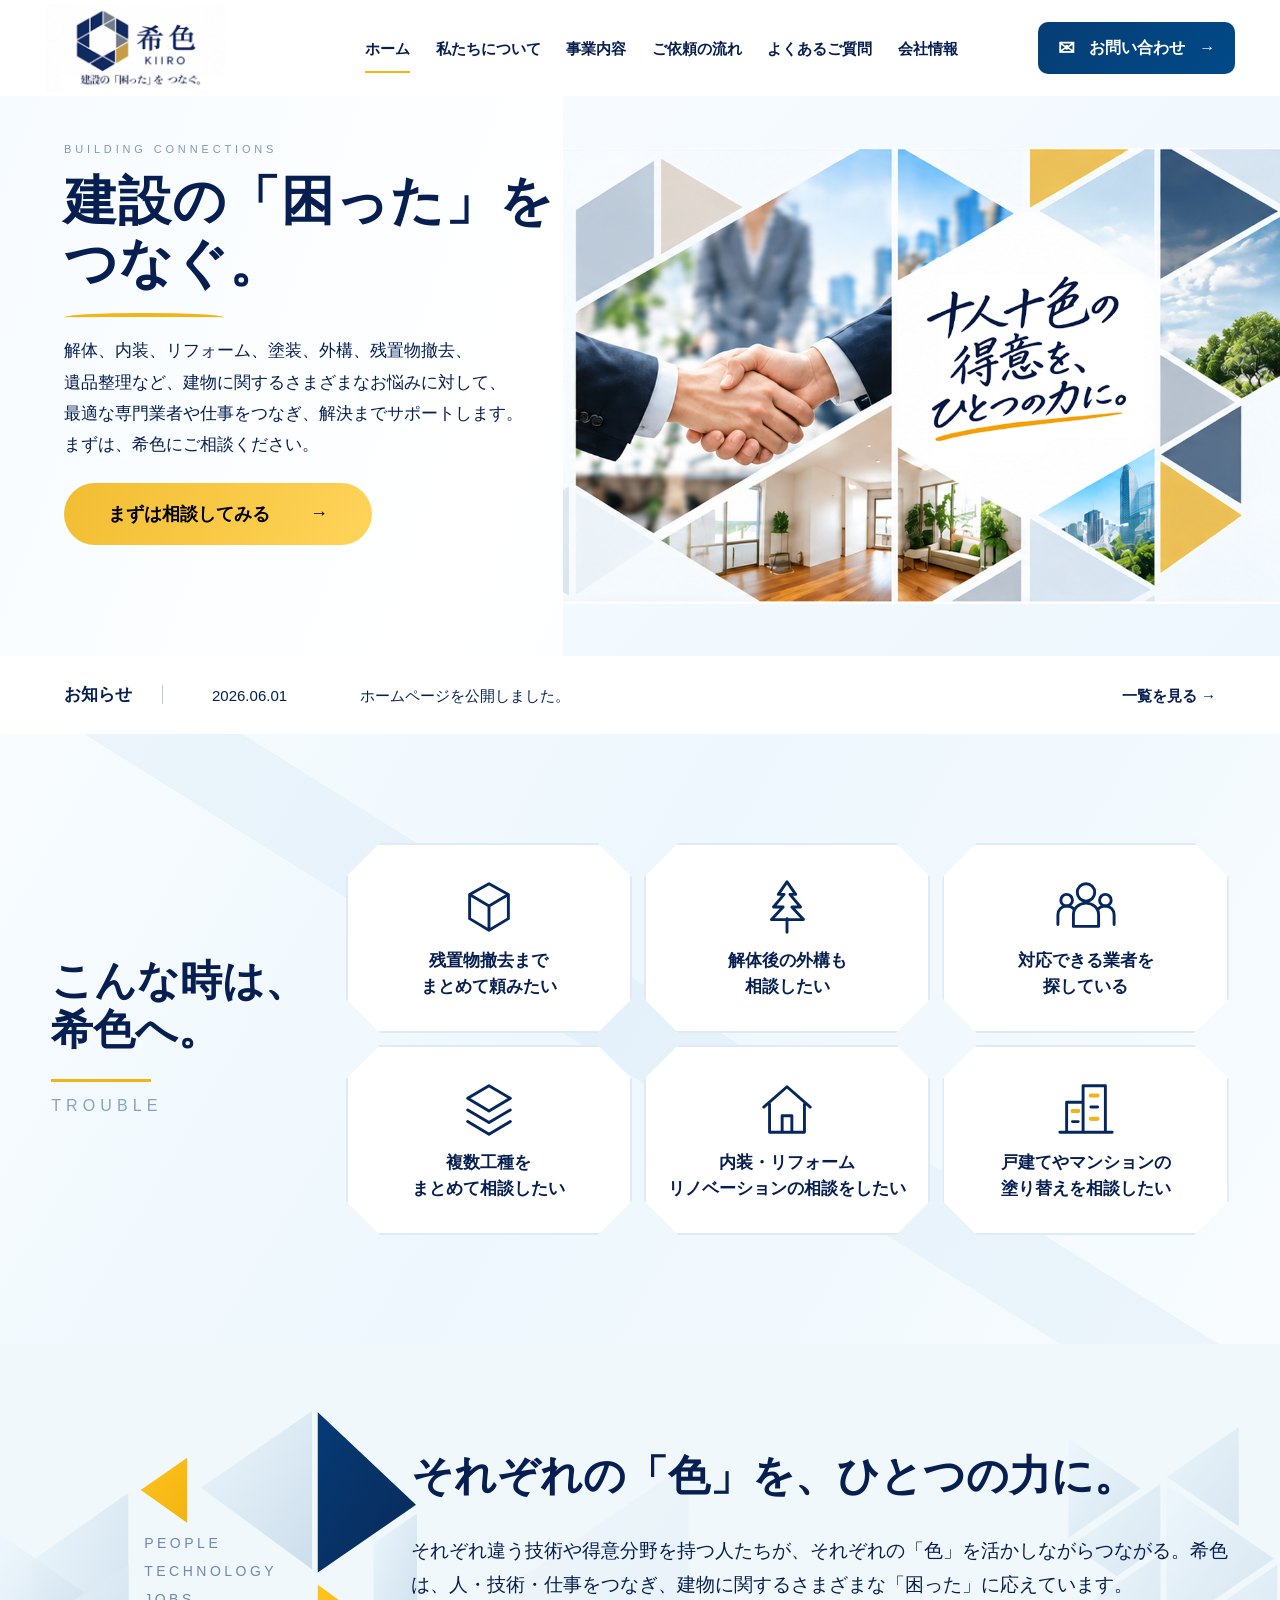
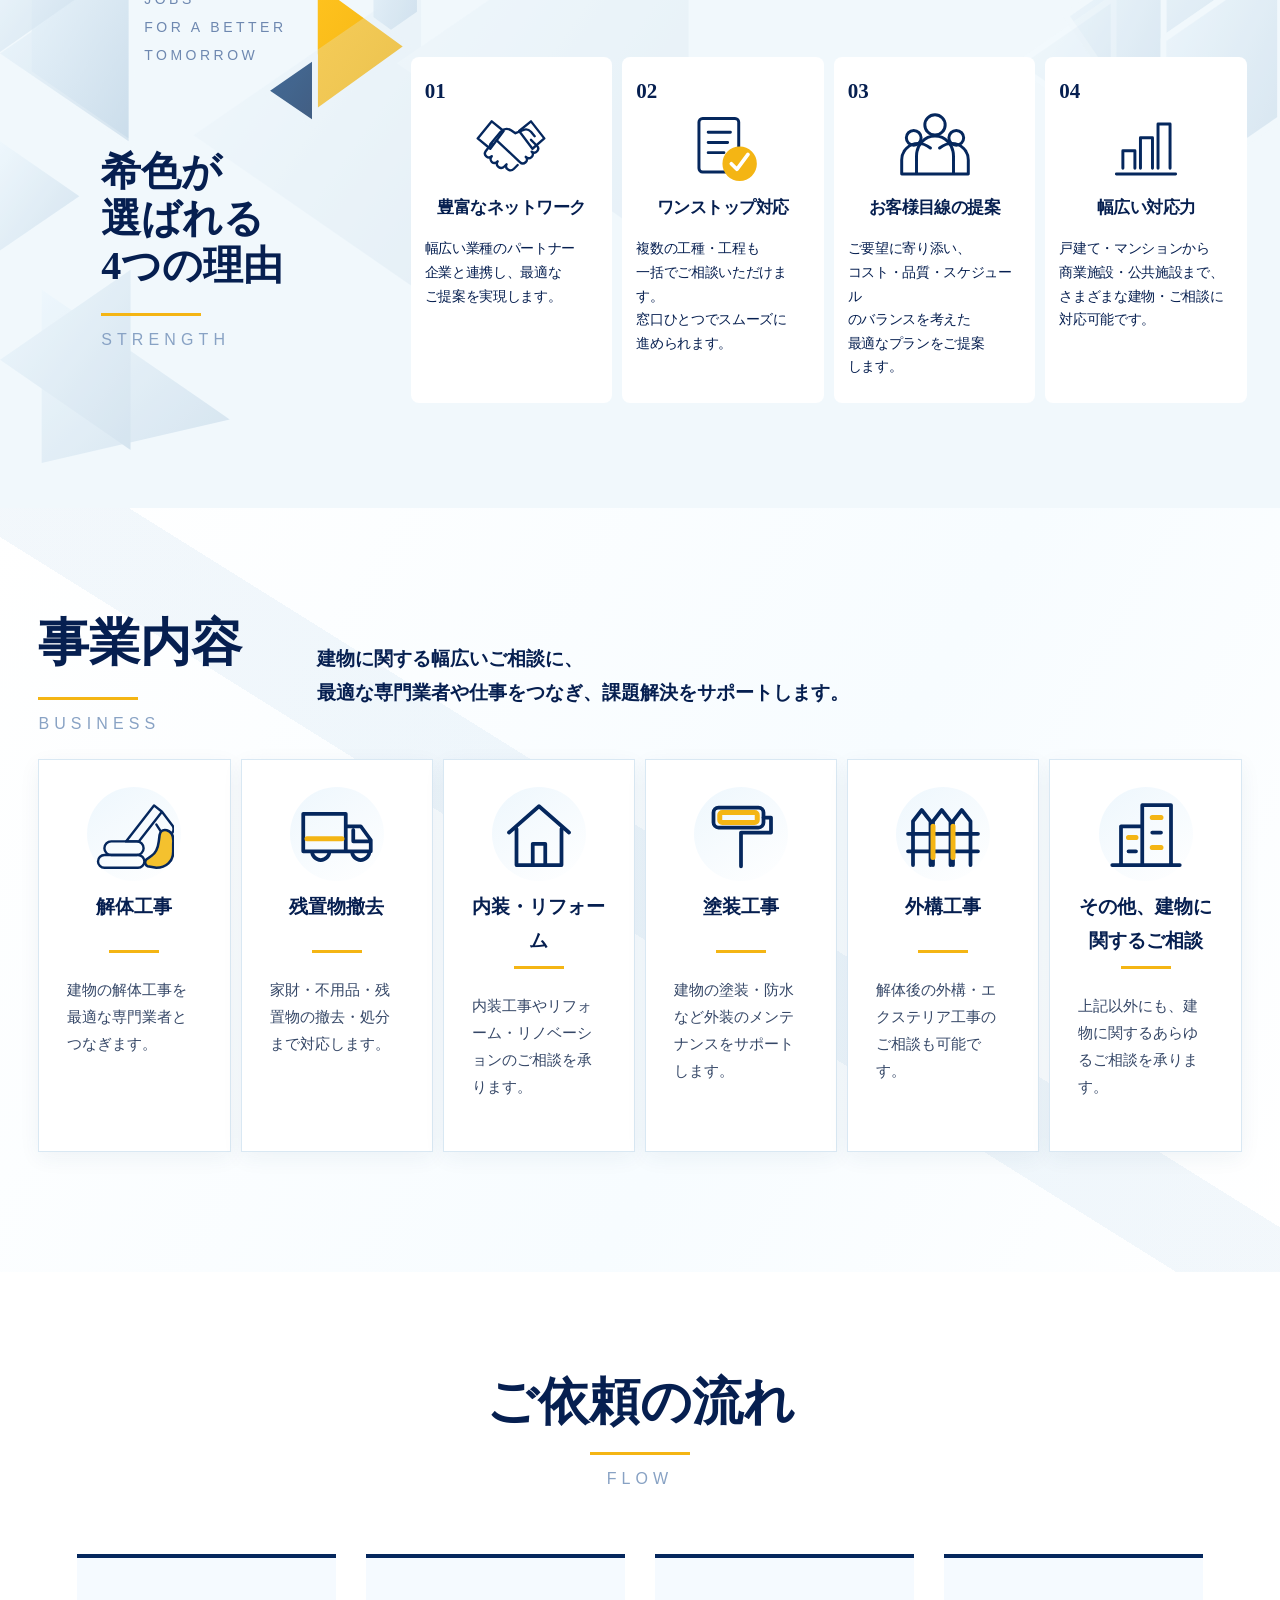
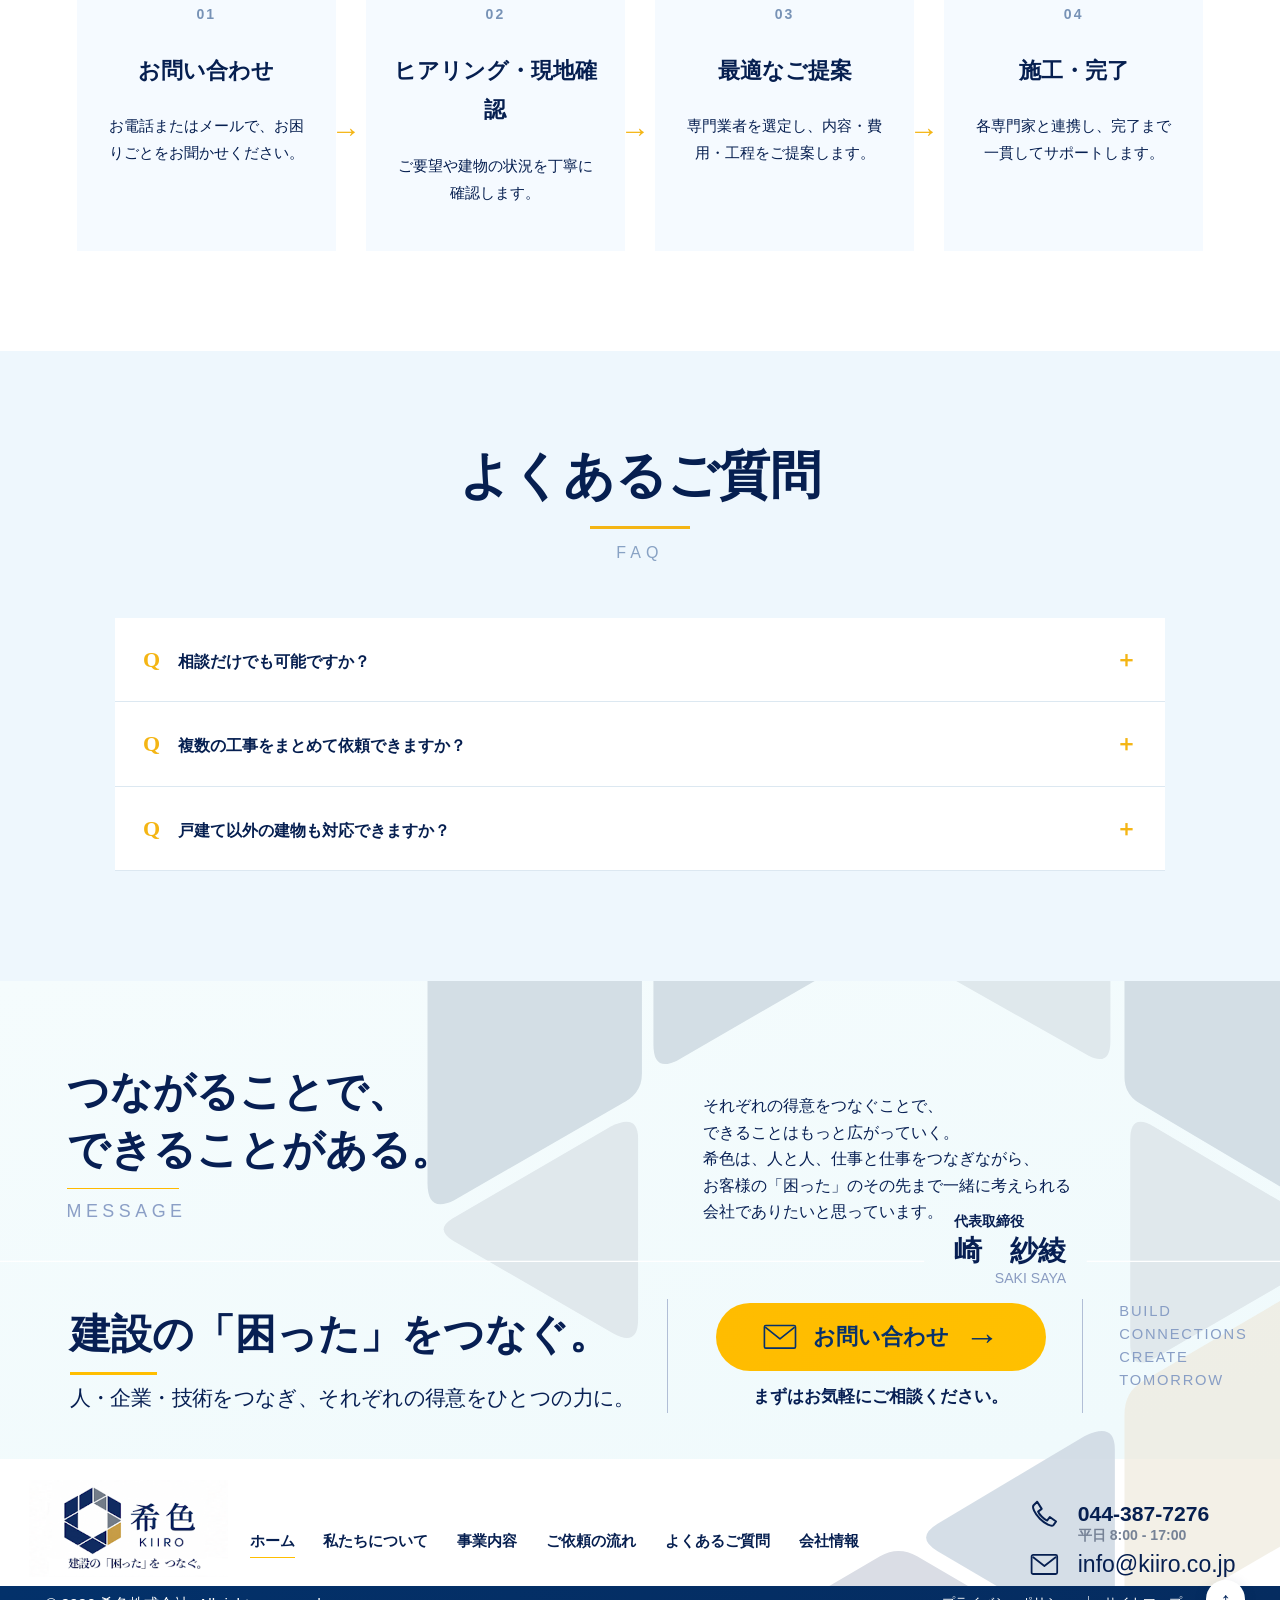
==== commit 3d1144ab: "Match strength artwork and refine service icons" ====
--- a/index.html
+++ b/index.html
@@ -7,8 +7,8 @@
   <title>株式会社希色｜建設の「困った」を、つなぐ。</title>
   <link rel="icon" type="image/svg+xml" href="data:image/svg+xml,%3Csvg xmlns='http://www.w3.org/2000/svg' viewBox='0 0 64 64'%3E%3Cpath fill='%23042b64' d='M32 3 57 17v30L32 61 7 47V17z'/%3E%3Cpath fill='white' d='m32 13 16 9v19l-16 9-16-9V22z'/%3E%3Cpath fill='%23eeb52b' d='M48 41v10l-9 5V46z'/%3E%3C/svg%3E">
   <link rel="stylesheet" href="styles.css">
-  <link rel="stylesheet" href="icons.css">
-  <link rel="stylesheet" href="responsive.css">
+  <link rel="stylesheet" href="icons.css?v=20261001-2">
+  <link rel="stylesheet" href="responsive.css?v=20261001-2">
   <link rel="stylesheet" href="message.css">
   <link rel="stylesheet" href="animation.css">
 </head>
@@ -159,14 +159,14 @@
       <symbol id="icon-handshake" viewBox="0 0 64 64"><path d="m6 18 10-8 8 10-10 8zM58 18l-10-8-8 10 10 8zM19 24l10-8c3-2 6-1 8 1l8 8M16 27l6 6 15 15c3 3 8-1 5-4 3 3 8-2 4-5 4 3 8-2 4-5M23 48l-2 2c-4 4-9-1-5-5-4 4-9-1-5-5l10-10"/></symbol>
       <symbol id="icon-check" viewBox="0 0 64 64"><rect x="10" y="7" width="36" height="49" rx="3"/><path d="M18 19h21M18 29h17M18 39h14"/><circle cx="47" cy="46" r="13" class="gold-fill"/><path d="m41 46 4 4 8-10" class="white-stroke"/></symbol>
       <symbol id="icon-chart" viewBox="0 0 64 64"><path d="M6 57h53M12 53V36h10v17M27 53V24h10v29M42 53V10h10v43"/></symbol>
-      <symbol id="reason-network" viewBox="0 0 80 80"><path d="m7 22 13-14 12 11-13 14zM73 22 60 8 48 19l13 14z"/><path d="m20 31 10-10c3-3 8-3 11 0l5 5 5-2 10 9"/><path d="m29 27 22 21c4 4 10-1 6-5 4 4 9-2 5-6 4 3 8-2 5-6l-5-5"/><path d="m21 30-8 9c-3 4 2 9 6 5-4 4 1 10 5 6-3 4 2 9 6 5l2-2c-2 4 3 8 7 5l4-4"/></symbol>
+      <symbol id="reason-network" viewBox="0 0 100 80"><path d="m5 27 19-23 16 13-18 24zM95 27 77 4 61 17l18 24z"/><path d="M22 35 36 18c4-4 9-5 14-2l6 4 10-4c4-2 8-1 11 2l5 6"/><path d="m31 30 31 29c5 5 13-2 8-7 5 5 13-2 8-7 5 4 12-3 7-8l-8-8"/><path d="m24 34-8 10c-4 5 3 12 8 7-5 6 3 13 8 7-4 6 4 12 9 7l3-3c-3 6 5 11 10 6l5-5"/></symbol>
       <symbol id="reason-onestop" viewBox="0 0 80 80"><rect x="14" y="8" width="43" height="58" rx="4"/><path d="M24 23h24M24 34h21M24 45h17"/><circle cx="58" cy="57" r="17" fill="#f4b514" stroke="#f4b514"/><path d="m49 57 6 6 12-16" fill="none" stroke="#fff" stroke-width="4"/></symbol>
-      <symbol id="reason-customer" viewBox="0 0 80 80"><circle cx="40" cy="20" r="12"/><circle cx="18" cy="29" r="8"/><circle cx="62" cy="29" r="8"/><path d="M25 66V48c0-10 7-17 15-17s15 7 15 17v18zM8 63V46c0-7 4-12 10-12 4 0 7 2 10 5M72 63V46c0-7-4-12-10-12-4 0-7 2-10 5"/></symbol>
+      <symbol id="reason-customer" viewBox="0 0 80 80"><circle cx="40" cy="15" r="11"/><circle cx="17" cy="29" r="8"/><circle cx="63" cy="29" r="8"/><path d="M20 68V49c0-13 9-22 20-22s20 9 20 22v19zM4 68V53c0-10 8-18 18-18 5 0 9 2 13 5M4 68h16M76 68V53c0-10-8-18-18-18-5 0-9 2-13 5M60 68h16"/></symbol>
       <symbol id="reason-range" viewBox="0 0 80 80"><path d="M8 68h64M15 62V43h13v19M34 62V29h13v33M53 62V14h13v48"/></symbol>
       <symbol id="icon-truck" viewBox="0 0 64 64"><path d="M5 15h34v30H5zM39 25h12l8 11v9H39zM45 28v9h12M12 45a7 7 0 1 0 14 0M44 45a7 7 0 1 0 14 0"/><path class="icon-gold" d="M8 35h28"/></symbol>
       <symbol id="icon-roller" viewBox="0 0 64 64"><rect x="10" y="10" width="40" height="16" rx="4"/><rect class="icon-gold" x="15" y="14" width="30" height="8" rx="2"/><path d="M50 18h6v12H32v8M32 38v19"/></symbol>
       <symbol id="icon-fence" viewBox="0 0 64 64"><path d="M8 56V21l7-9 7 9v35M24 56V21l7-9 7 9v35M40 56V21l7-9 7 9v35M4 31h56M4 45h56"/><path class="icon-gold" d="M24 25v25M40 25v25"/></symbol>
-      <symbol id="icon-excavator" viewBox="0 0 80 80"><rect x="8" y="57" width="47" height="15" rx="7.5"/><path d="M27 57 51 18l17 15-11 13M51 18l-7 11 14 12"/><path d="M59 42c12 2 16 15 10 24-2 3-4 5-7 6" fill="none" stroke="#f4b514" stroke-width="7" stroke-linecap="round" stroke-linejoin="round"/></symbol>
+      <symbol id="icon-excavator" viewBox="0 0 100 90"><rect x="5" y="70" width="58" height="16" rx="8"/><rect x="13" y="53" width="49" height="17" rx="8.5"/><path d="m40 53 35-45 10 8-29 37zM85 16l13 17c2 3 2 6 0 9l-7 10-13-20"/><path d="M91 39c7 2 9 8 8 17v10c0 12-9 20-21 20l-11-2c-3-1-4-5-2-8l7-5c6-4 8-10 9-18l1-8c1-5 4-7 9-6Z" fill="#f4c12e" stroke="#05275d" stroke-width="3.2" stroke-linecap="round" stroke-linejoin="round"/></symbol>
     </defs>
   </svg>
   <script src="script.js"></script>
--- a/icons.css
+++ b/icons.css
@@ -21,14 +21,6 @@
   stroke-width: 4;
 }
 
-.service-grid .excavator-bucket {
-  fill: none;
-  stroke: #f4b514;
-  stroke-width: 7;
-  stroke-linecap: round;
-  stroke-linejoin: round;
-}
-
 .reason-grid h3 {
   white-space: nowrap;
   word-break: keep-all;
--- a/responsive.css
+++ b/responsive.css
@@ -1,6 +1,16 @@
 /* 1440pxを基準に、横長ではないPC画面でもキービジュアル全体を見せる */
 .break-1280 {
   display: none;
+}
+
+@media (min-width: 761px) {
+  .strength {
+    background: #f1f8fc url("assets/strength-bg.svg") center / 100% 100% no-repeat;
+  }
+
+  .strength::before {
+    background: none;
+  }
 }
 
 @media (min-width: 761px) {
@@ -121,7 +131,12 @@
   }
 
   .strength .english-copy {
-    margin-left: 48px;
+    margin-top: 90px;
+    margin-left: 93px;
+  }
+
+  .strength .about-copy .section-heading {
+    margin-left: 50px;
   }
 
   .reason-grid {
@@ -139,9 +154,9 @@
   }
 
   .reason-grid svg {
-    width: 66px;
-    height: 66px;
-    margin-bottom: 6px;
+    width: 74px;
+    height: 74px;
+    margin-bottom: 2px;
   }
 
   .reason-grid h3 {
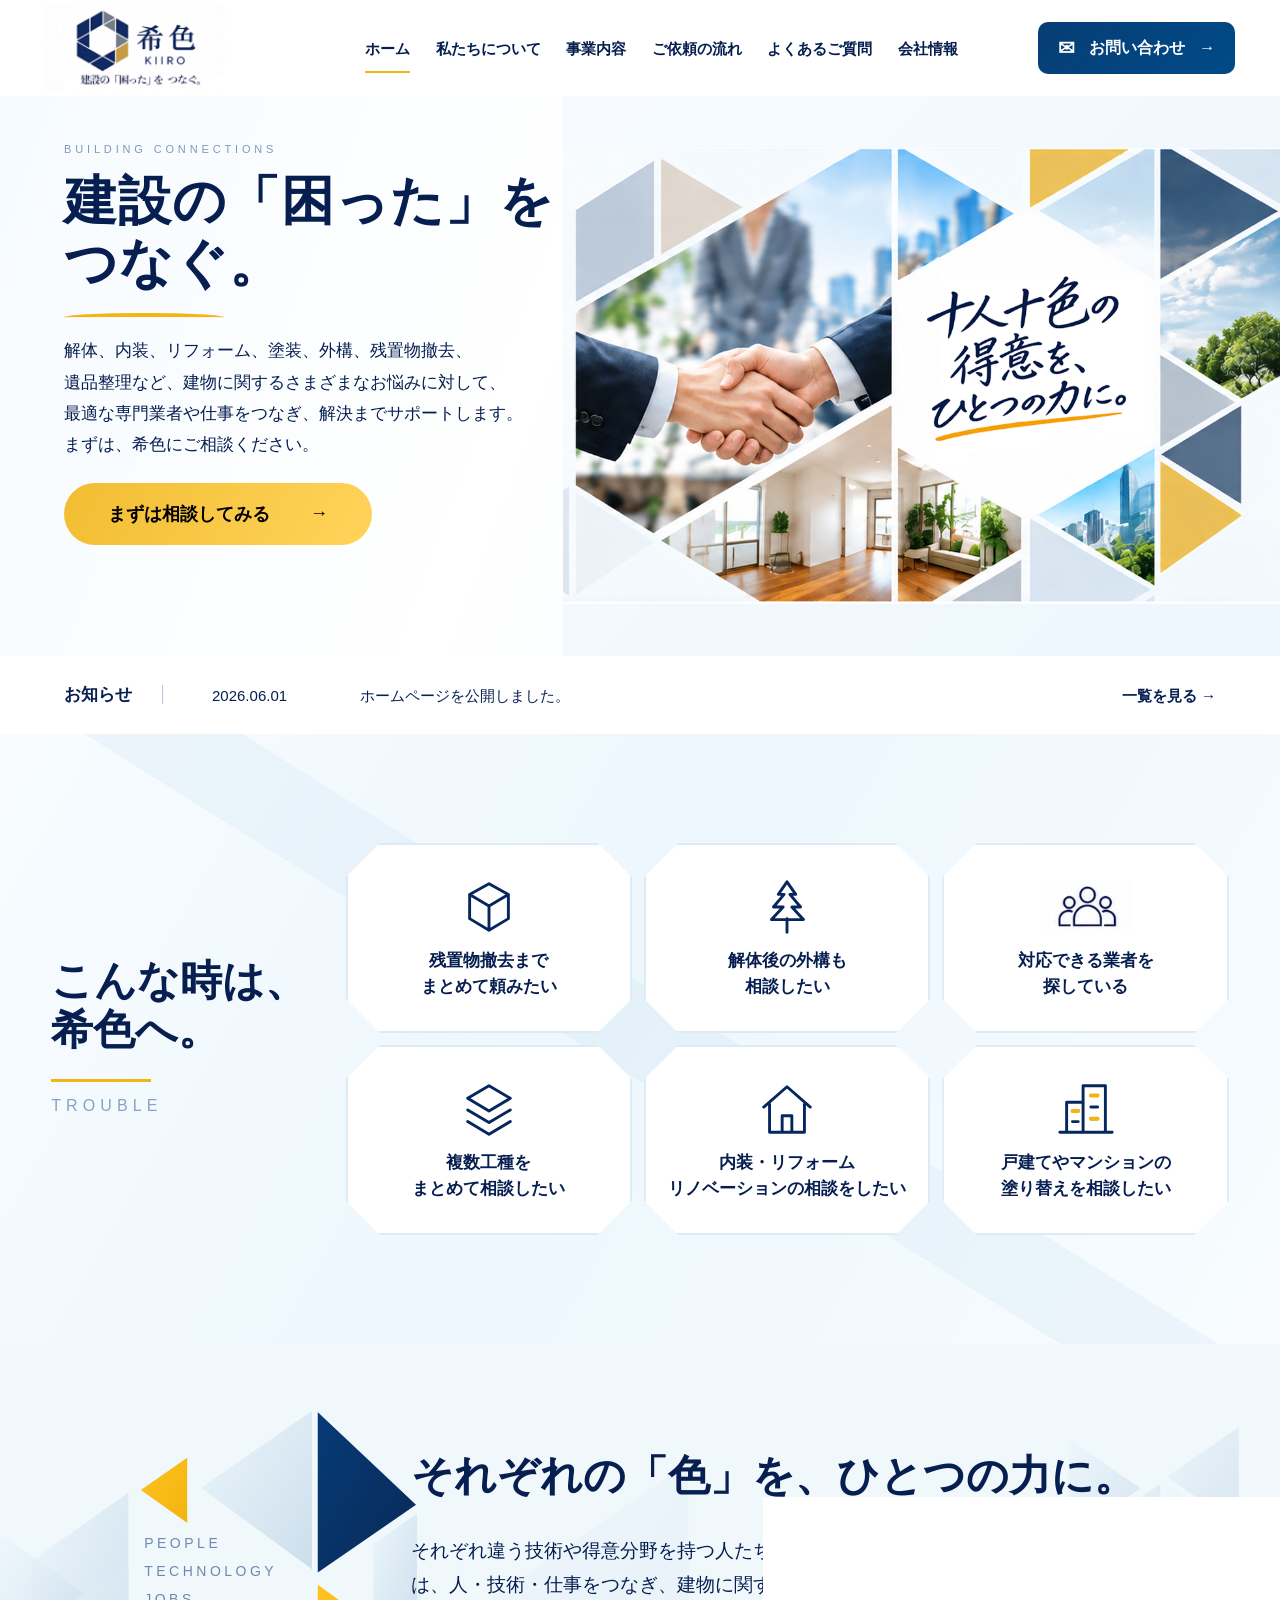
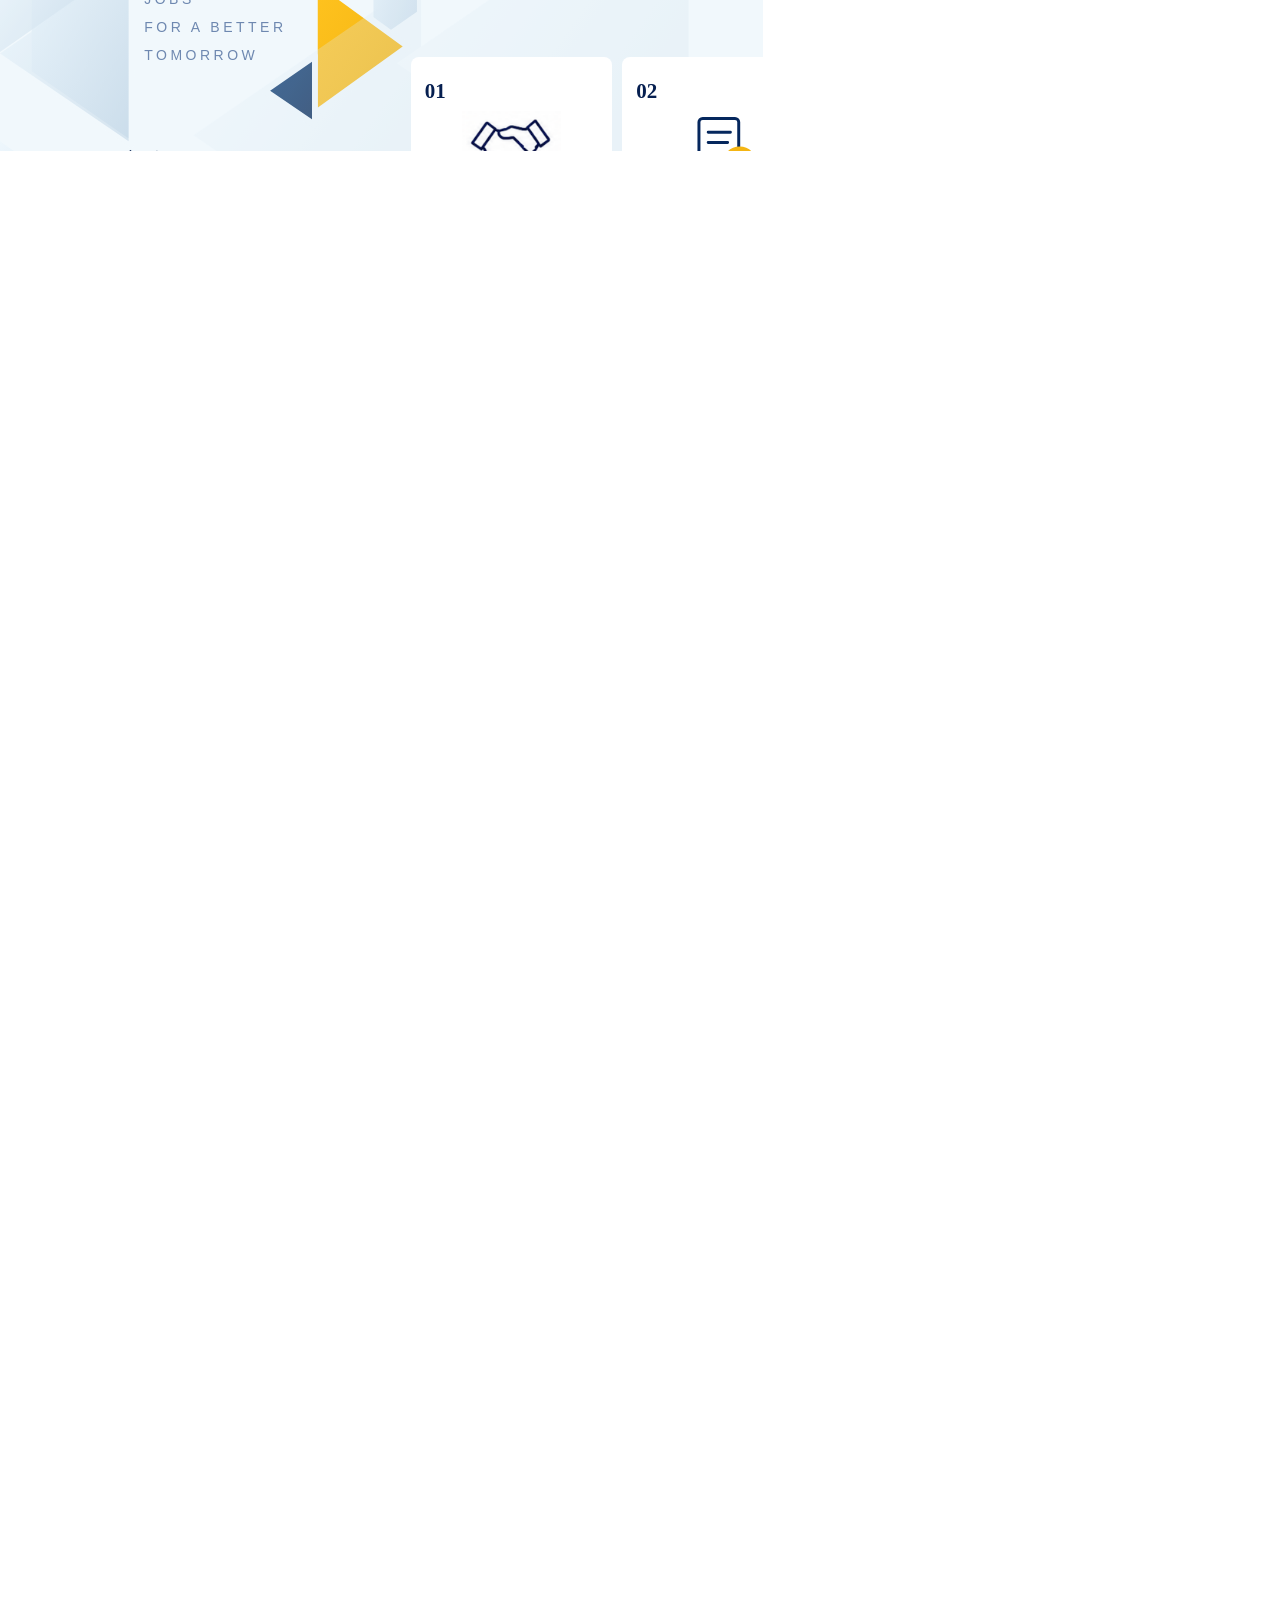
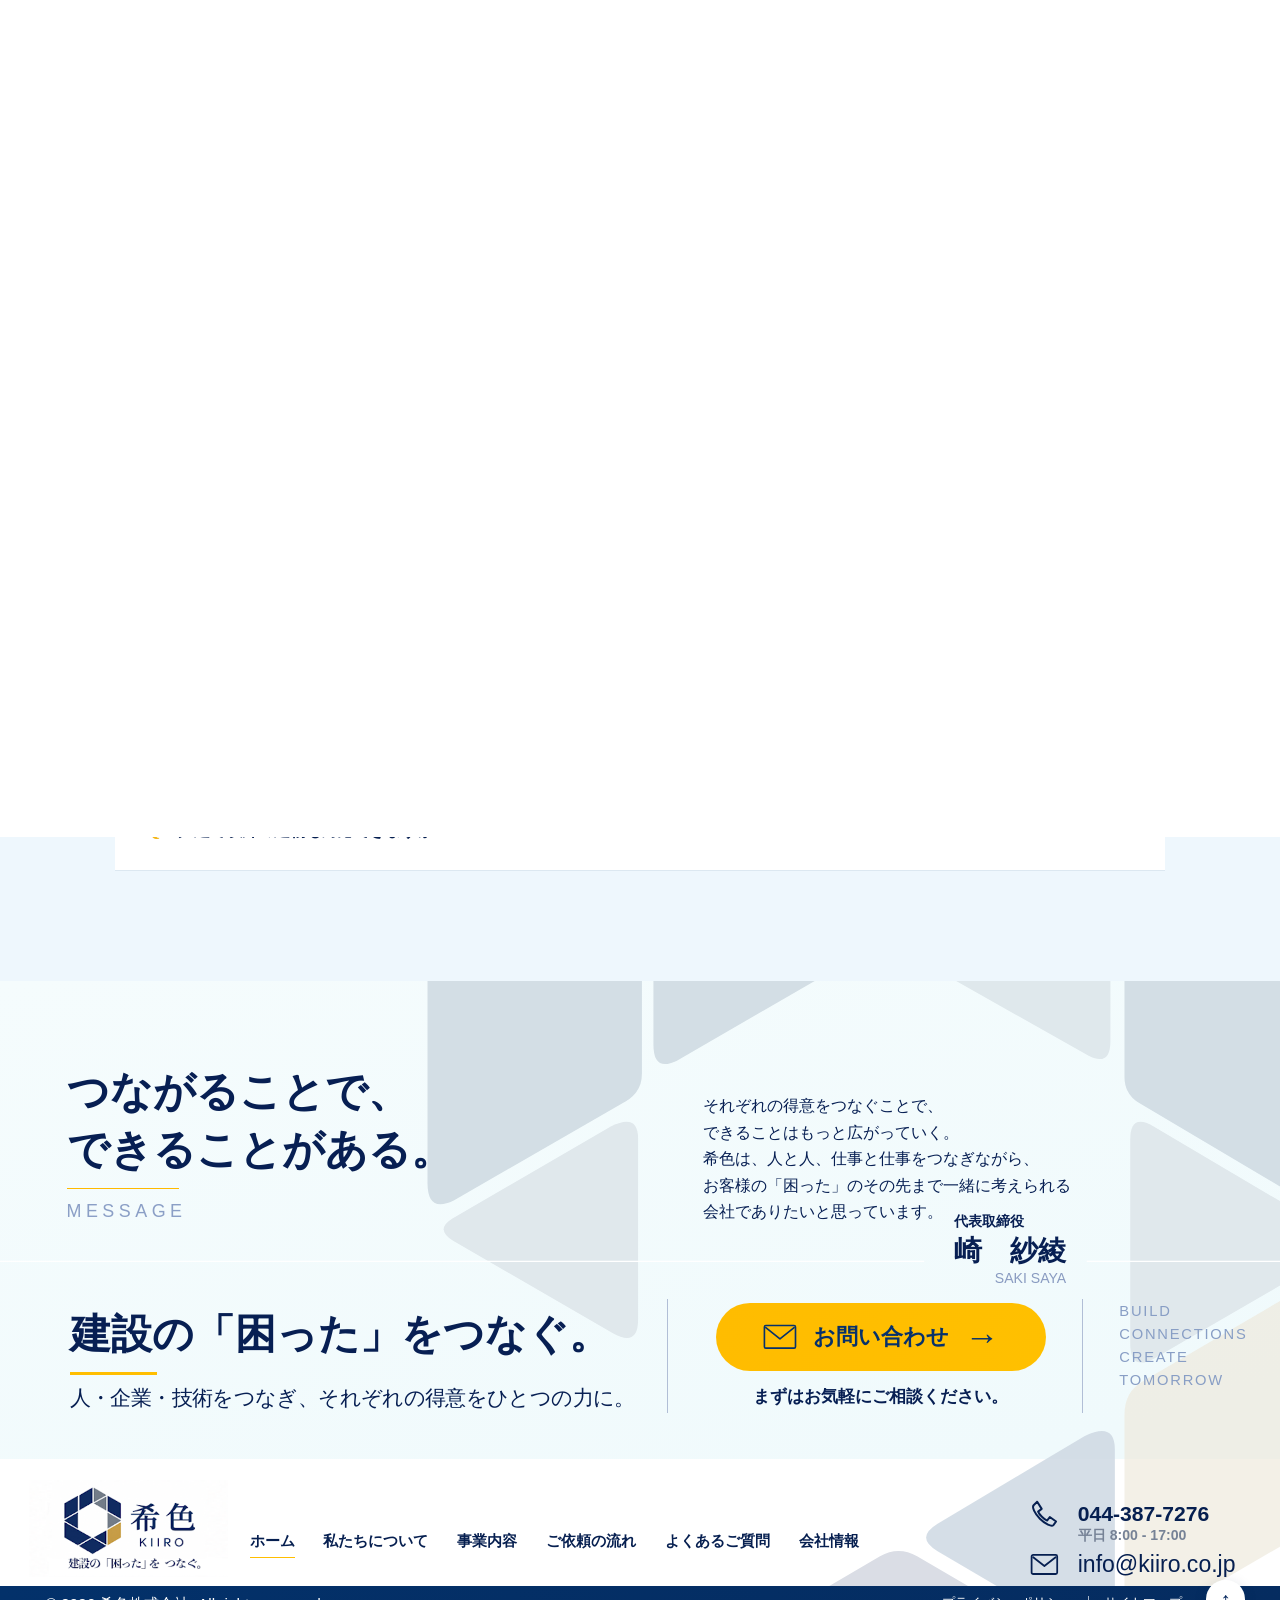
==== commit 7e726a60: "Use supplied handshake people and excavator artwork" ====
--- a/index.html
+++ b/index.html
@@ -7,7 +7,7 @@
   <title>株式会社希色｜建設の「困った」を、つなぐ。</title>
   <link rel="icon" type="image/svg+xml" href="data:image/svg+xml,%3Csvg xmlns='http://www.w3.org/2000/svg' viewBox='0 0 64 64'%3E%3Cpath fill='%23042b64' d='M32 3 57 17v30L32 61 7 47V17z'/%3E%3Cpath fill='white' d='m32 13 16 9v19l-16 9-16-9V22z'/%3E%3Cpath fill='%23eeb52b' d='M48 41v10l-9 5V46z'/%3E%3C/svg%3E">
   <link rel="stylesheet" href="styles.css">
-  <link rel="stylesheet" href="icons.css?v=20261001-2">
+  <link rel="stylesheet" href="icons.css?v=20261001-3">
   <link rel="stylesheet" href="responsive.css?v=20261001-2">
   <link rel="stylesheet" href="message.css">
   <link rel="stylesheet" href="animation.css">
@@ -45,7 +45,7 @@
       <div class="trouble-grid">
         <article><svg><use href="#icon-box"/></svg><p>残置物撤去まで<br>まとめて頼みたい</p></article>
         <article><svg><use href="#icon-tree"/></svg><p>解体後の外構も<br>相談したい</p></article>
-        <article><svg><use href="#icon-people"/></svg><p>対応できる業者を<br>探している</p></article>
+        <article><img class="reference-icon" src="assets/people-reference.png" alt="" width="90" height="62"><p>対応できる業者を<br>探している</p></article>
         <article><svg><use href="#icon-layers"/></svg><p>複数工種を<br>まとめて相談したい</p></article>
         <article><svg><use href="#icon-home"/></svg><p>内装・リフォーム<br>リノベーションの相談をしたい</p></article>
         <article><svg><use href="#icon-building"/></svg><p>戸建てやマンションの<br>塗り替えを相談したい</p></article>
@@ -62,9 +62,9 @@
         <h2>それぞれの「色」を、ひとつの力に。</h2>
         <p class="lead">それぞれ違う技術や得意分野を持つ人たちが、それぞれの「色」を活かしながらつながる。希色は、人・技術・仕事をつなぎ、建物に関するさまざまな「困った」に応えています。</p>
         <div class="reason-grid">
-          <article><b>01</b><svg aria-hidden="true"><use href="#reason-network"/></svg><h3>豊富なネットワーク</h3><p><span>幅広い業種のパートナー</span><span>企業と連携し、最適な</span><span>ご提案を実現します。</span></p></article>
+          <article><b>01</b><img class="reference-icon" src="assets/handshake-reference.png" alt="" width="100" height="74"><h3>豊富なネットワーク</h3><p><span>幅広い業種のパートナー</span><span>企業と連携し、最適な</span><span>ご提案を実現します。</span></p></article>
           <article><b>02</b><svg aria-hidden="true"><use href="#reason-onestop"/></svg><h3>ワンストップ対応</h3><p><span>複数の工種・工程も</span><span>一括でご相談いただけます。</span><span>窓口ひとつでスムーズに</span><span>進められます。</span></p></article>
-          <article><b>03</b><svg aria-hidden="true"><use href="#reason-customer"/></svg><h3>お客様目線の提案</h3><p><span>ご要望に寄り添い、</span><span>コスト・品質・スケジュール</span><span>のバランスを考えた</span><span>最適なプランをご提案</span><span>します。</span></p></article>
+          <article><b>03</b><img class="reference-icon" src="assets/people-reference.png" alt="" width="100" height="74"><h3>お客様目線の提案</h3><p><span>ご要望に寄り添い、</span><span>コスト・品質・スケジュール</span><span>のバランスを考えた</span><span>最適なプランをご提案</span><span>します。</span></p></article>
           <article><b>04</b><svg aria-hidden="true"><use href="#reason-range"/></svg><h3>幅広い対応力</h3><p><span>戸建て・マンションから</span><span>商業施設・公共施設まで、</span><span>さまざまな建物・ご相談に</span><span>対応可能です。</span></p></article>
         </div>
       </div>
@@ -73,7 +73,7 @@
     <section class="business section" id="business">
       <div class="business-title"><div class="section-heading"><h2>事業内容</h2><i></i><span>BUSINESS</span></div><p>建物に関する幅広いご相談に、<br>最適な専門業者や仕事をつなぎ、課題解決をサポートします。</p></div>
       <div class="service-grid">
-        <article><svg><use href="#icon-excavator"/></svg><h3>解体工事</h3><i></i><p>建物の解体工事を最適な専門業者とつなぎます。</p></article>
+        <article><img class="reference-icon" src="assets/excavator-reference.png" alt="" width="126" height="80"><h3>解体工事</h3><i></i><p>建物の解体工事を最適な専門業者とつなぎます。</p></article>
         <article><svg><use href="#icon-truck"/></svg><h3>残置物撤去</h3><i></i><p>家財・不用品・残置物の撤去・処分まで対応します。</p></article>
         <article><svg><use href="#icon-home"/></svg><h3>内装・リフォーム</h3><i></i><p>内装工事やリフォーム・リノベーションのご相談を承ります。</p></article>
         <article><svg><use href="#icon-roller"/></svg><h3>塗装工事</h3><i></i><p>建物の塗装・防水など外装のメンテナンスをサポートします。</p></article>
--- a/icons.css
+++ b/icons.css
@@ -29,3 +29,32 @@
 .reason-grid p span {
   display: block;
 }
+
+/* Supplied artwork is used unchanged; contain preserves the original proportions. */
+.reference-icon {
+  display: block;
+  object-fit: contain;
+  mix-blend-mode: multiply;
+}
+.reason-grid .reference-icon {
+  width: 100px;
+  height: 74px;
+  margin: 0 auto 8px;
+}
+.service-grid .reference-icon {
+  width: 126px;
+  height: 80px;
+  margin: auto;
+  position: relative;
+}
+.trouble-grid .reference-icon {
+  width: 90px;
+  height: 62px;
+}
+@media (min-width: 1181px) and (max-width: 1400px) {
+  .reason-grid .reference-icon { margin-bottom: 2px; }
+}
+@media (max-width: 760px) {
+  .service-grid .reference-icon { width: 98px; height: 62px; }
+  .trouble-grid .reference-icon { width: 70px; height: 46px; }
+}
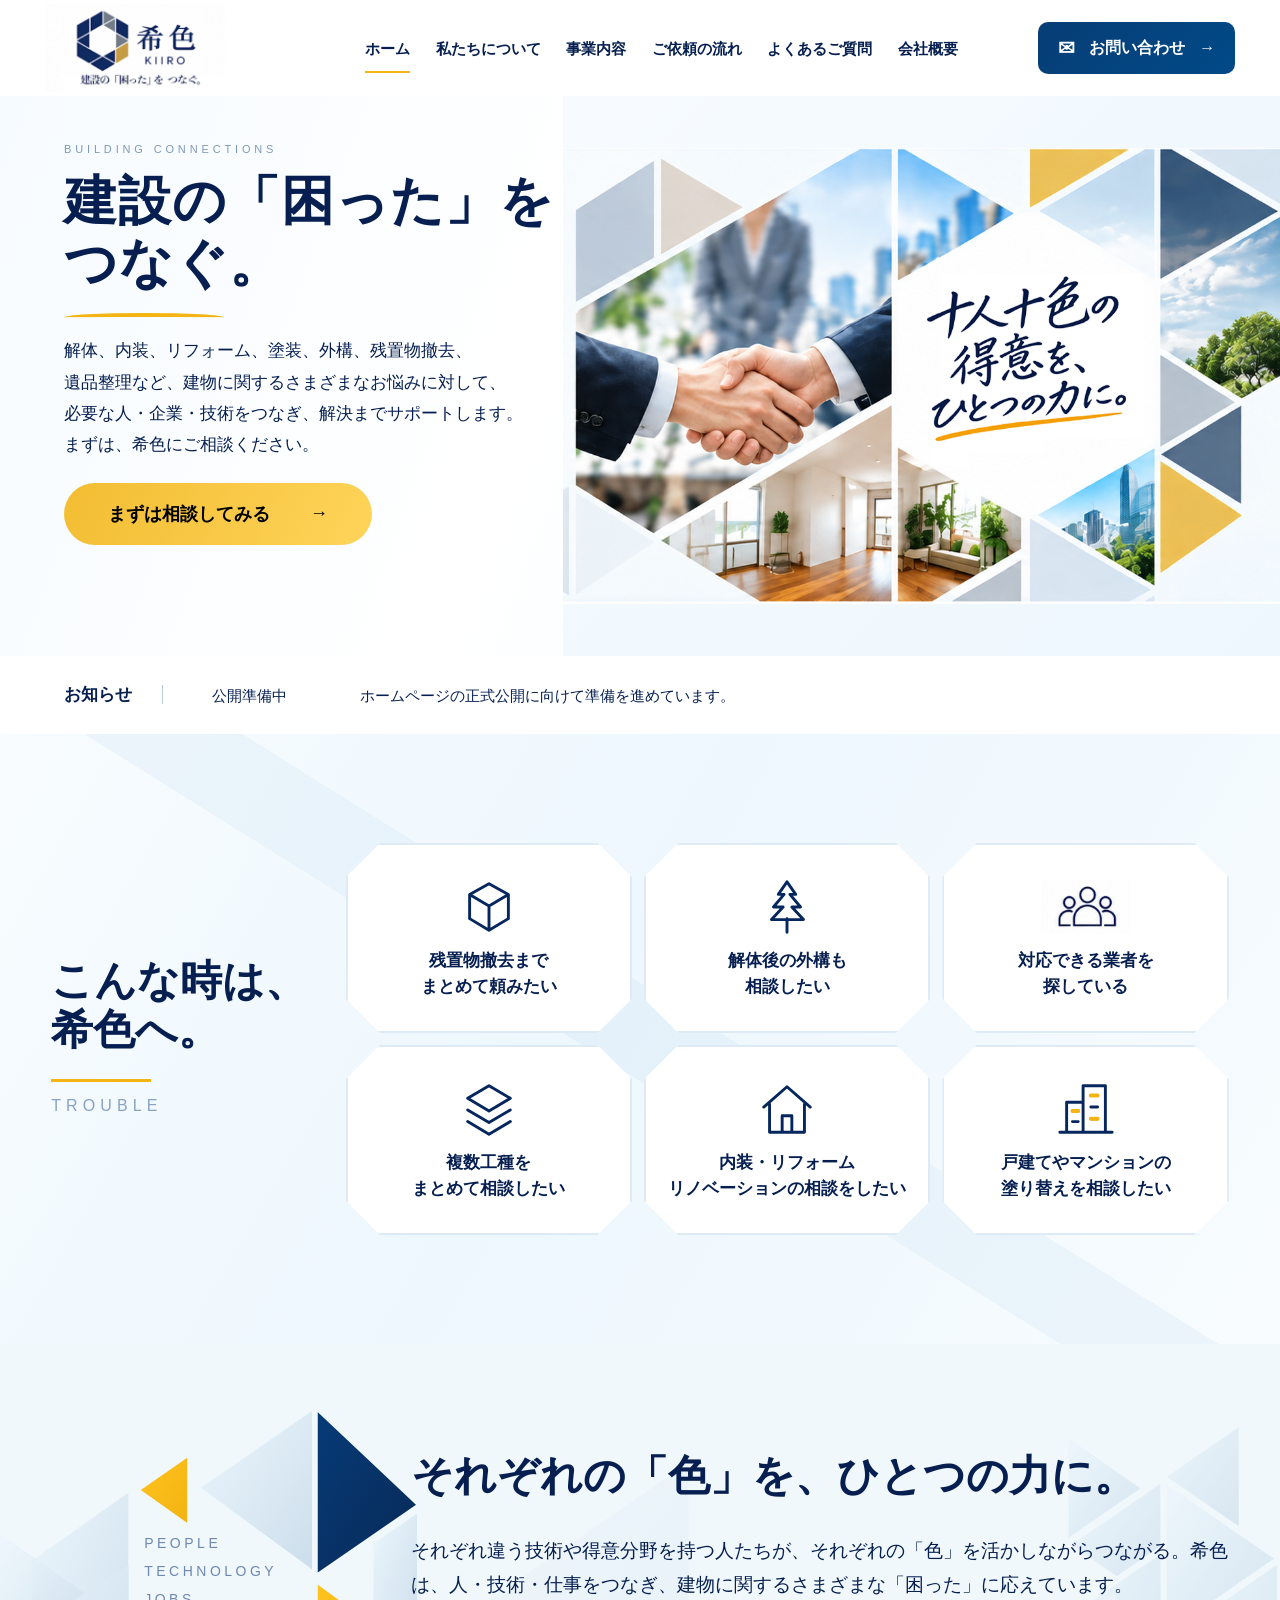
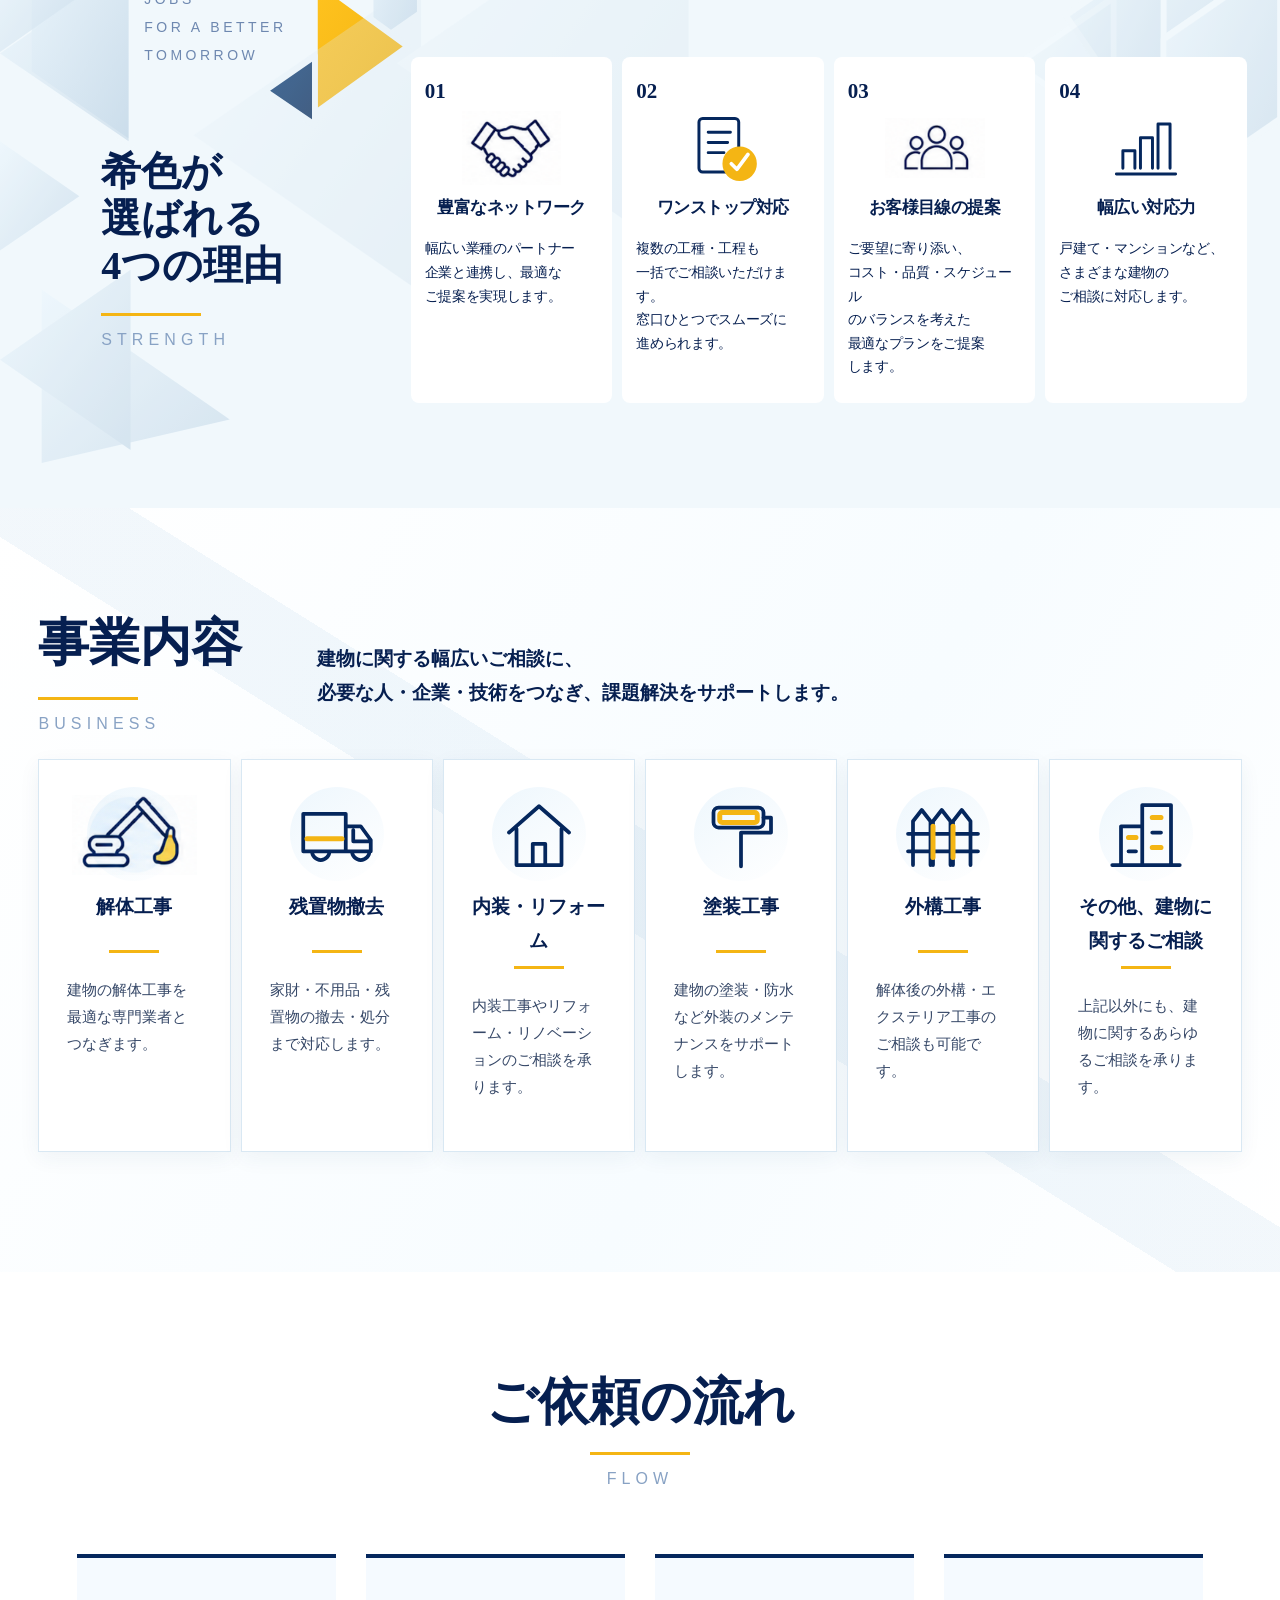
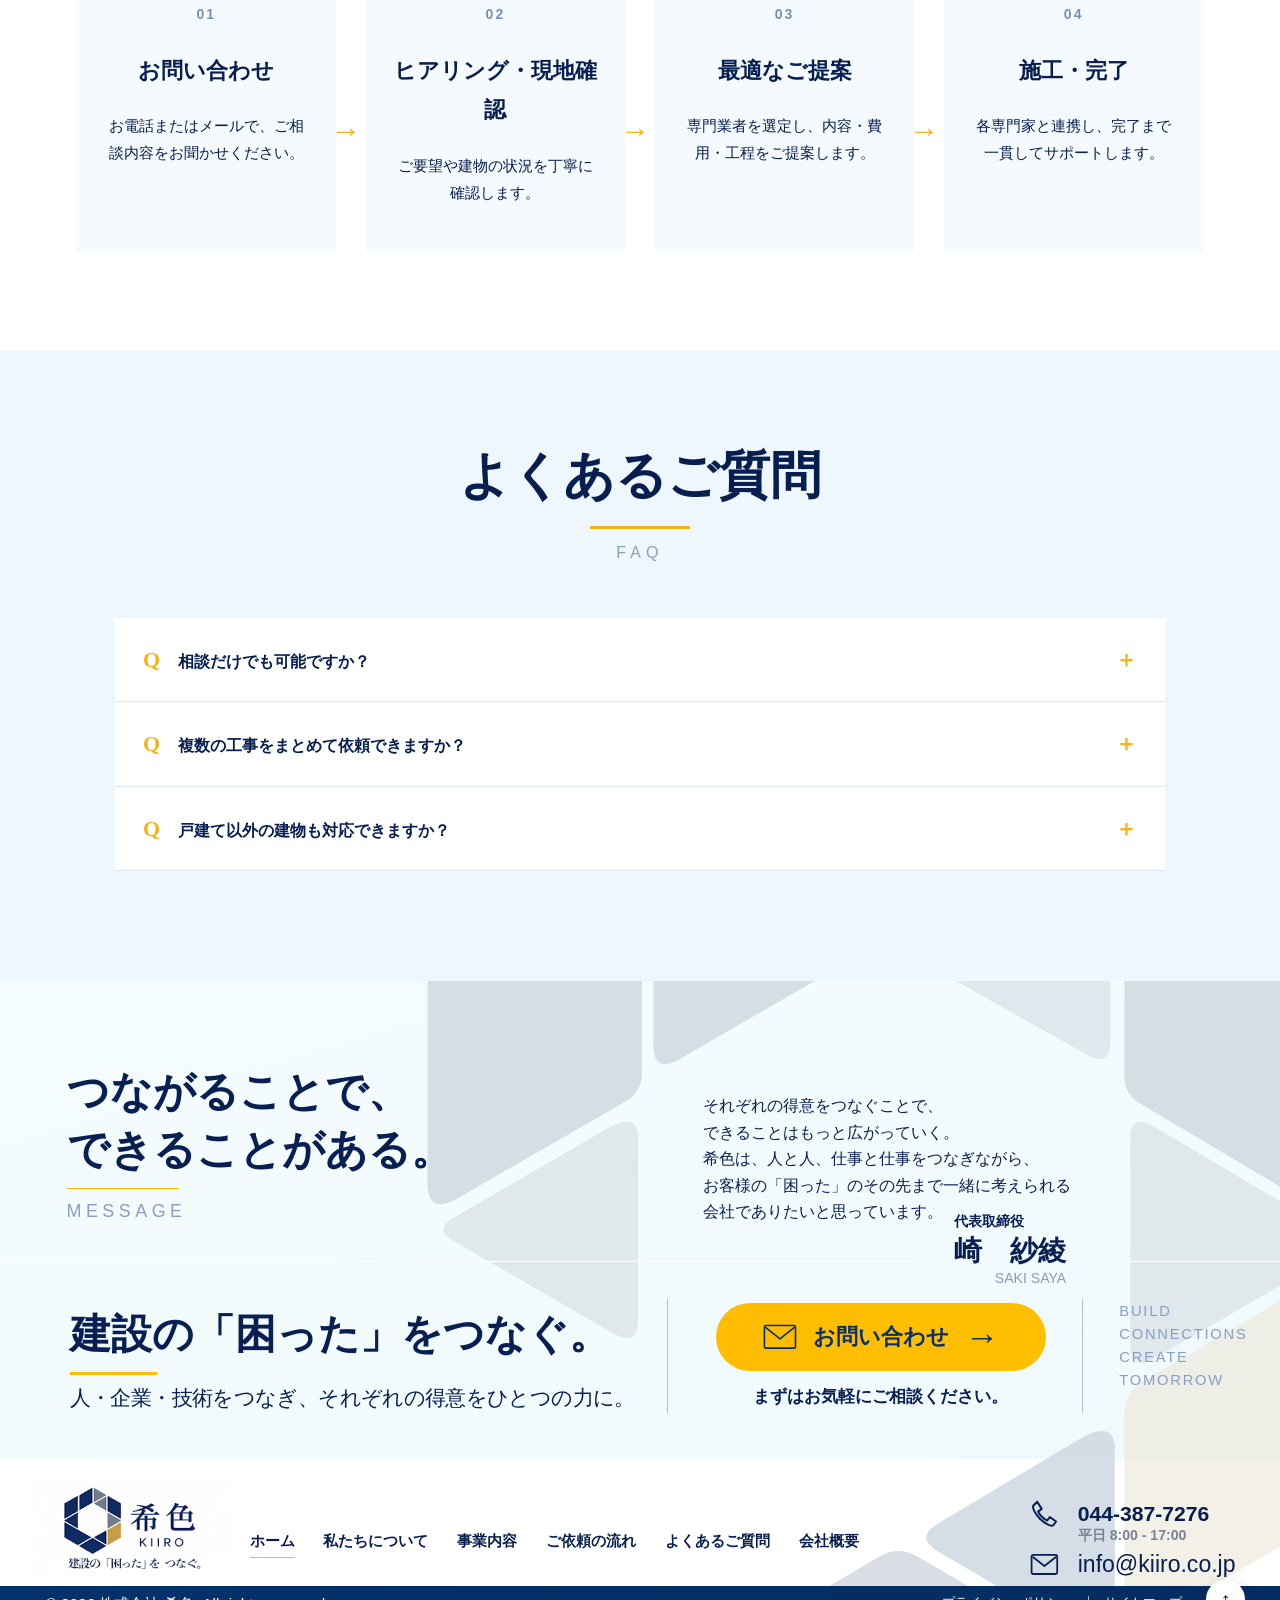
==== commit d64662c7: "Apply client copy revisions and add company profile page" ====
--- a/index.html
+++ b/index.html
@@ -3,7 +3,7 @@
 <head>
   <meta charset="utf-8">
   <meta name="viewport" content="width=device-width, initial-scale=1">
-  <meta name="description" content="株式会社希色は、建設に関するさまざまなお悩みに対して、最適な専門業者や仕事をつなぎ、解決までサポートします。">
+  <meta name="description" content="株式会社希色は、建設に関するさまざまなお悩みに対して、必要な人・企業・技術をつなぎ、解決までサポートします。">
   <title>株式会社希色｜建設の「困った」を、つなぐ。</title>
   <link rel="icon" type="image/svg+xml" href="data:image/svg+xml,%3Csvg xmlns='http://www.w3.org/2000/svg' viewBox='0 0 64 64'%3E%3Cpath fill='%23042b64' d='M32 3 57 17v30L32 61 7 47V17z'/%3E%3Cpath fill='white' d='m32 13 16 9v19l-16 9-16-9V22z'/%3E%3Cpath fill='%23eeb52b' d='M48 41v10l-9 5V46z'/%3E%3C/svg%3E">
   <link rel="stylesheet" href="styles.css">
@@ -21,7 +21,7 @@
       </a>
       <button class="menu-button" type="button" aria-label="メニューを開く" aria-expanded="false"><span></span><span></span><span></span></button>
       <nav class="global-nav" aria-label="メインナビゲーション">
-        <a class="is-active" href="#top">ホーム</a><a href="#about">私たちについて</a><a href="#business">事業内容</a><a href="#flow">ご依頼の流れ</a><a href="#faq">よくあるご質問</a><a href="#company">会社情報</a>
+        <a class="is-active" href="#top">ホーム</a><a href="#about">私たちについて</a><a href="#business">事業内容</a><a href="#flow">ご依頼の流れ</a><a href="#faq">よくあるご質問</a><a href="company.html">会社概要</a>
       </nav>
       <button class="header-contact js-open-contact" type="button"><span class="mail-icon">✉</span>お問い合わせ <span aria-hidden="true">→</span></button>
     </div>
@@ -33,12 +33,13 @@
         <p class="eyebrow">BUILDING CONNECTIONS</p>
         <h1 id="hero-title">建設の「困った」を<br>つなぐ。</h1>
         <div class="gold-stroke"></div>
-        <p>解体、内装、リフォーム、塗装、外構、残置物撤去、<br class="desktop-only">遺品整理など、建物に関するさまざまなお悩みに対して、<br class="desktop-only">最適な専門業者や仕事をつなぎ、解決までサポートします。<br>まずは、希色にご相談ください。</p>
+        <p>解体、内装、リフォーム、塗装、外構、残置物撤去、<br class="desktop-only">遺品整理など、建物に関するさまざまなお悩みに対して、<br class="desktop-only">必要な人・企業・技術をつなぎ、解決までサポートします。<br>まずは、希色にご相談ください。</p>
         <button class="cta cta-gold js-open-contact" type="button">まずは相談してみる <span aria-hidden="true">→</span></button>
       </div>
       <div class="hero-visual"><img src="assets/hero-collage.png" alt="握手、住宅、街並みを組み合わせた希色のキービジュアル"></div>
     </section>
-    <div class="notice"><b>お知らせ</b><span>2026.06.01</span><p>ホームページを公開しました。</p><a href="#company">一覧を見る →</a></div>
+    <!-- 正式公開時に実際の公開日と公開のお知らせへ更新する。 -->
+    <div class="notice"><b>お知らせ</b><span>公開準備中</span><p>ホームページの正式公開に向けて準備を進めています。</p></div>
 
     <section class="trouble section" id="trouble">
       <div class="section-heading"><h2>こんな時は、<br>希色へ。</h2><i></i><span>TROUBLE</span></div>
@@ -65,13 +66,13 @@
           <article><b>01</b><img class="reference-icon" src="assets/handshake-reference.png" alt="" width="100" height="74"><h3>豊富なネットワーク</h3><p><span>幅広い業種のパートナー</span><span>企業と連携し、最適な</span><span>ご提案を実現します。</span></p></article>
           <article><b>02</b><svg aria-hidden="true"><use href="#reason-onestop"/></svg><h3>ワンストップ対応</h3><p><span>複数の工種・工程も</span><span>一括でご相談いただけます。</span><span>窓口ひとつでスムーズに</span><span>進められます。</span></p></article>
           <article><b>03</b><img class="reference-icon" src="assets/people-reference.png" alt="" width="100" height="74"><h3>お客様目線の提案</h3><p><span>ご要望に寄り添い、</span><span>コスト・品質・スケジュール</span><span>のバランスを考えた</span><span>最適なプランをご提案</span><span>します。</span></p></article>
-          <article><b>04</b><svg aria-hidden="true"><use href="#reason-range"/></svg><h3>幅広い対応力</h3><p><span>戸建て・マンションから</span><span>商業施設・公共施設まで、</span><span>さまざまな建物・ご相談に</span><span>対応可能です。</span></p></article>
+          <article><b>04</b><svg aria-hidden="true"><use href="#reason-range"/></svg><h3>幅広い対応力</h3><p><span>戸建て・マンションなど、</span><span>さまざまな建物の</span><span>ご相談に対応します。</span></p></article>
         </div>
       </div>
     </section>
 
     <section class="business section" id="business">
-      <div class="business-title"><div class="section-heading"><h2>事業内容</h2><i></i><span>BUSINESS</span></div><p>建物に関する幅広いご相談に、<br>最適な専門業者や仕事をつなぎ、課題解決をサポートします。</p></div>
+      <div class="business-title"><div class="section-heading"><h2>事業内容</h2><i></i><span>BUSINESS</span></div><p>建物に関する幅広いご相談に、<br>必要な人・企業・技術をつなぎ、課題解決をサポートします。</p></div>
       <div class="service-grid">
         <article><img class="reference-icon" src="assets/excavator-reference.png" alt="" width="126" height="80"><h3>解体工事</h3><i></i><p>建物の解体工事を最適な専門業者とつなぎます。</p></article>
         <article><svg><use href="#icon-truck"/></svg><h3>残置物撤去</h3><i></i><p>家財・不用品・残置物の撤去・処分まで対応します。</p></article>
@@ -85,7 +86,7 @@
     <section class="flow section" id="flow">
       <div class="section-heading centered"><h2>ご依頼の流れ</h2><i></i><span>FLOW</span></div>
       <ol class="flow-list">
-        <li><b>01</b><h3>お問い合わせ</h3><p>お電話またはメールで、お困りごとをお聞かせください。</p></li>
+        <li><b>01</b><h3>お問い合わせ</h3><p>お電話またはメールで、ご相談内容をお聞かせください。</p></li>
         <li><b>02</b><h3>ヒアリング・現地確認</h3><p>ご要望や建物の状況を丁寧に確認します。</p></li>
         <li><b>03</b><h3>最適なご提案</h3><p>専門業者を選定し、内容・費用・工程をご提案します。</p></li>
         <li><b>04</b><h3>施工・完了</h3><p>各専門家と連携し、完了まで一貫してサポートします。</p></li>
@@ -97,7 +98,7 @@
       <div class="faq-list">
         <details><summary><span>Q</span>相談だけでも可能ですか？</summary><p>はい。内容が固まっていない段階でも、お困りごとを伺いながら進め方をご案内します。</p></details>
         <details><summary><span>Q</span>複数の工事をまとめて依頼できますか？</summary><p>可能です。希色が窓口となり、解体・残置物撤去・内装・外構など必要な専門業者をつなぎます。</p></details>
-        <details><summary><span>Q</span>戸建て以外の建物も対応できますか？</summary><p>戸建て、マンション、商業施設、公共施設など幅広い建物についてご相談いただけます。</p></details>
+        <details><summary><span>Q</span>戸建て以外の建物も対応できますか？</summary><p>戸建て・マンションなど、さまざまな建物のご相談に対応しています。建物の種類やご相談内容をお聞かせください。</p></details>
       </div>
     </section>
 
@@ -117,10 +118,10 @@
   <footer>
     <div class="footer-main">
       <a class="brand footer-brand" href="#top" aria-label="希色 ホーム"><img class="brand-logo" src="assets/kiiro-logo.png" alt="希色 KIIRO 建設の「困った」を、つなぐ。"></a>
-      <nav aria-label="フッターナビゲーション"><a href="#top">ホーム</a><a href="#about">私たちについて</a><a href="#business">事業内容</a><a href="#flow">ご依頼の流れ</a><a href="#faq">よくあるご質問</a><a href="#company">会社情報</a></nav>
+      <nav aria-label="フッターナビゲーション"><a href="#top">ホーム</a><a href="#about">私たちについて</a><a href="#business">事業内容</a><a href="#flow">ご依頼の流れ</a><a href="#faq">よくあるご質問</a><a href="company.html">会社概要</a></nav>
       <address><a href="tel:0443877276"><svg viewBox="0 0 32 32" aria-hidden="true"><path d="M8 3 4 7c-2 2 1 9 7 15s13 9 15 7l3-4-7-5-3 4c-3-1-9-7-10-10l4-3Z"/></svg><span>044-387-7276</span></a><small>平日 8:00 - 17:00</small><a href="mailto:info@kiiro.co.jp"><svg viewBox="0 0 36 28" aria-hidden="true"><rect x="2" y="2" width="32" height="24" rx="2"/><path d="m4 5 14 11L32 5"/></svg><span>info@kiiro.co.jp</span></a></address>
     </div>
-    <div class="footer-bottom"><span>© 2026 希色株式会社. All rights reserved.</span><div class="footer-links"><a href="#">プライバシーポリシー</a><i></i><a href="#">サイトマップ</a></div><a class="page-top" href="#top" aria-label="ページ上部へ">↑</a></div>
+    <div class="footer-bottom"><span>© 2026 株式会社 希色. All rights reserved.</span><div class="footer-links"><a href="#">プライバシーポリシー</a><i></i><a href="#">サイトマップ</a></div><a class="page-top" href="#top" aria-label="ページ上部へ">↑</a></div>
   </footer>
 
   <dialog class="contact-modal" id="contact-form" aria-labelledby="contact-title">
@@ -128,20 +129,20 @@
       <div><span>CONTACT</span><h2 id="contact-title">まずはご相談ください</h2></div>
       <button class="modal-close" type="button" aria-label="フォームを閉じる">×</button>
     </div>
-    <p class="modal-intro">建物に関するお悩みをお聞かせください。内容を確認後、担当者よりご連絡します。</p>
+    <p class="modal-intro">建物に関するご相談内容をお聞かせください。内容を確認後、担当者よりご連絡します。</p>
     <form action="https://formsubmit.co/info@kiiro.co.jp" method="POST">
       <input type="hidden" name="_subject" value="【希色ウェブサイト】新しいご相談">
       <input type="hidden" name="_template" value="table">
       <input type="hidden" name="_captcha" value="false">
       <input type="hidden" name="_next" value="https://kawase-creative.github.io/kiiro-corporate-site/?sent=1">
       <input class="form-honey" type="text" name="_honey" tabindex="-1" autocomplete="off">
-      <label class="form-field"><span>お悩み <b>必須</b></span><select name="お悩み" required><option value="">選択してください</option><option>解体</option><option>内装</option><option>リフォーム</option><option>塗装</option><option>外構</option><option>残置物撤去</option><option>遺品整理</option><option>その他</option></select></label>
+      <label class="form-field"><span>ご相談内容 <b>必須</b></span><select name="ご相談内容" required><option value="">選択してください</option><option>解体</option><option>内装</option><option>リフォーム</option><option>塗装</option><option>外構</option><option>残置物撤去</option><option>遺品整理</option><option>その他</option></select></label>
       <div class="form-row">
         <label class="form-field"><span>お名前 <b>必須</b></span><input type="text" name="お名前" autocomplete="name" required placeholder="例）希色 太郎"></label>
         <label class="form-field"><span>メールアドレス <b>必須</b></span><input type="email" name="email" autocomplete="email" required placeholder="例）info@example.jp"></label>
       </div>
       <label class="form-field"><span>電話番号</span><input type="tel" name="電話番号" autocomplete="tel" inputmode="tel" placeholder="例）044-000-0000"></label>
-      <label class="form-field"><span>その他メッセージ</span><textarea name="その他メッセージ" rows="5" placeholder="ご相談内容やご希望の時期などをご記入ください。"></textarea></label>
+      <label class="form-field"><span>ご相談内容の詳細</span><textarea name="ご相談内容の詳細" rows="5" placeholder="ご相談内容やご希望の時期などをご記入ください。"></textarea></label>
       <p class="form-note">入力内容は、ご相談への回答にのみ使用します。</p>
       <button class="form-submit" type="submit">入力内容を送信する <span aria-hidden="true">→</span></button>
     </form>
--- a/message.css
+++ b/message.css
@@ -241,7 +241,7 @@
   .message {
     min-height: 0;
     padding: 70px 22px 50px;
-    background-position: 56% center;
+    background: #f1f9fc url("assets/message-bg-mobile.svg") center top / 100% auto no-repeat;
   }
 
   .message-top,
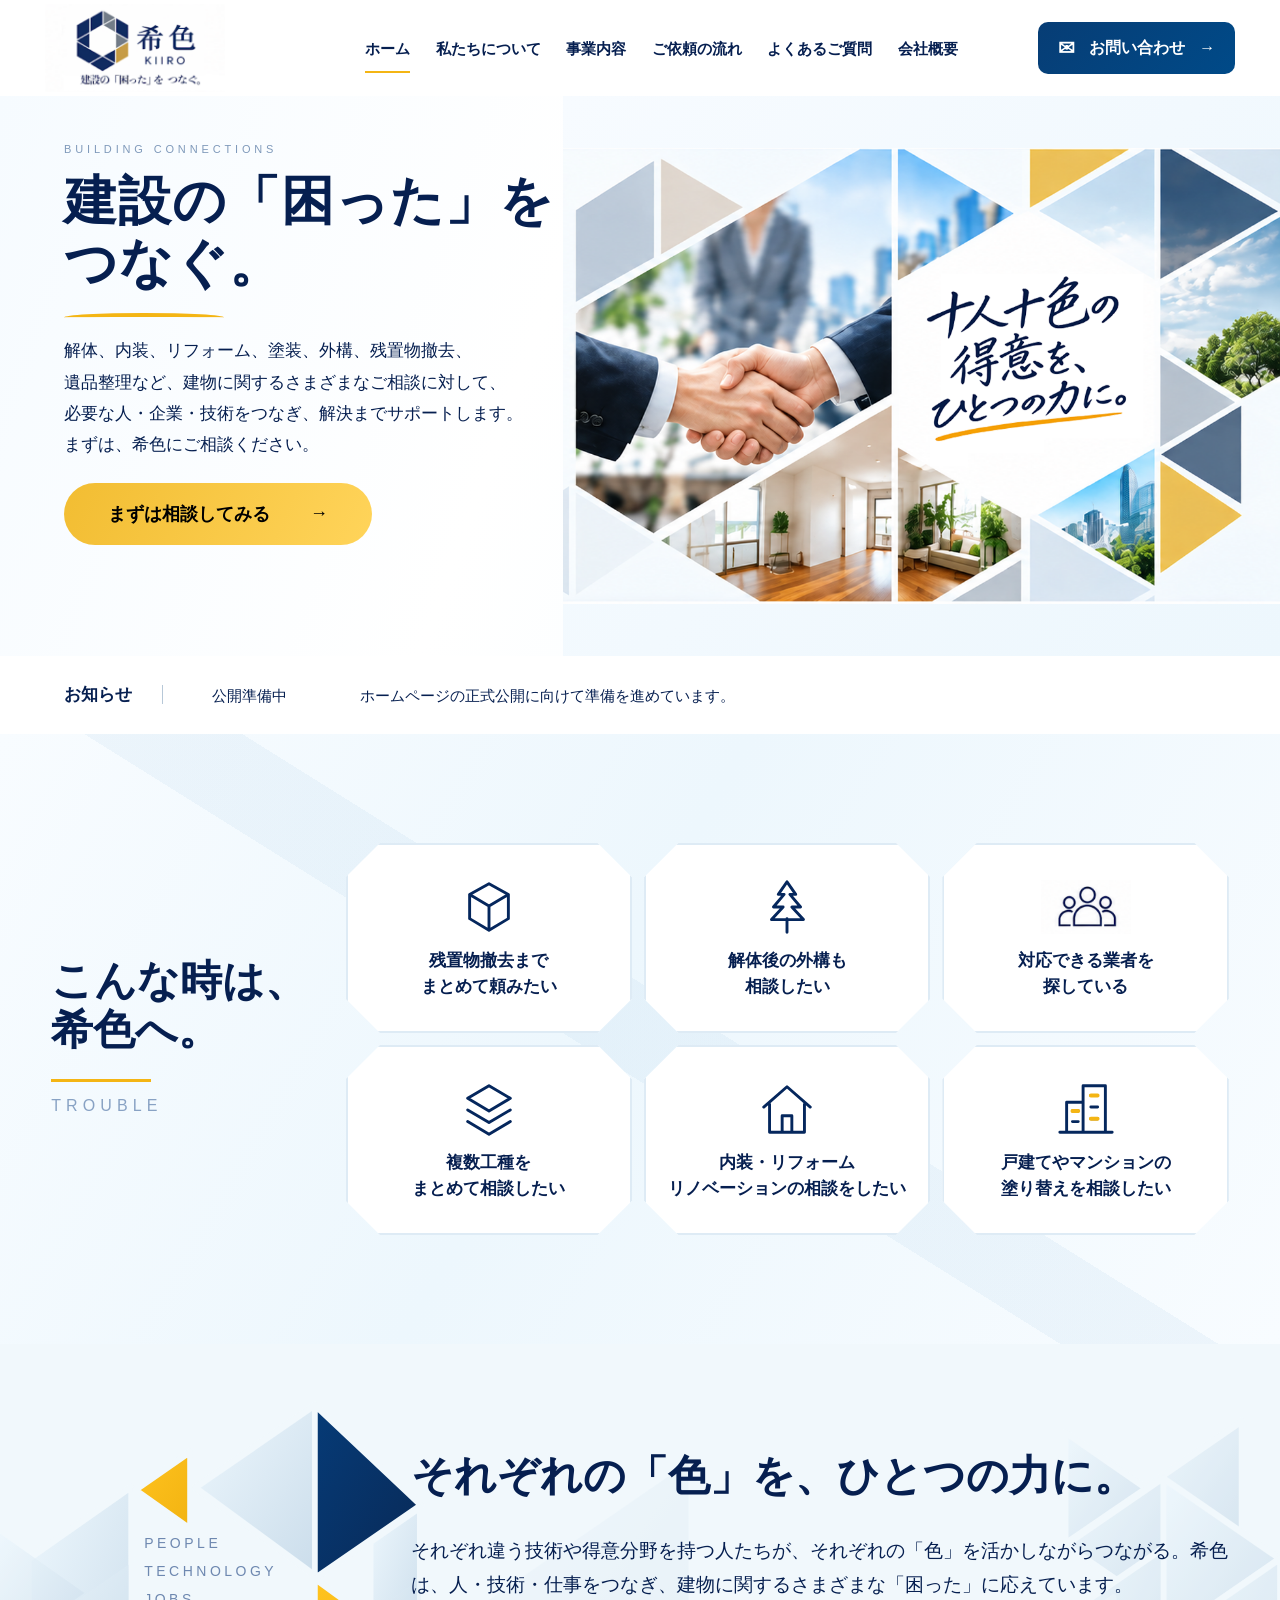
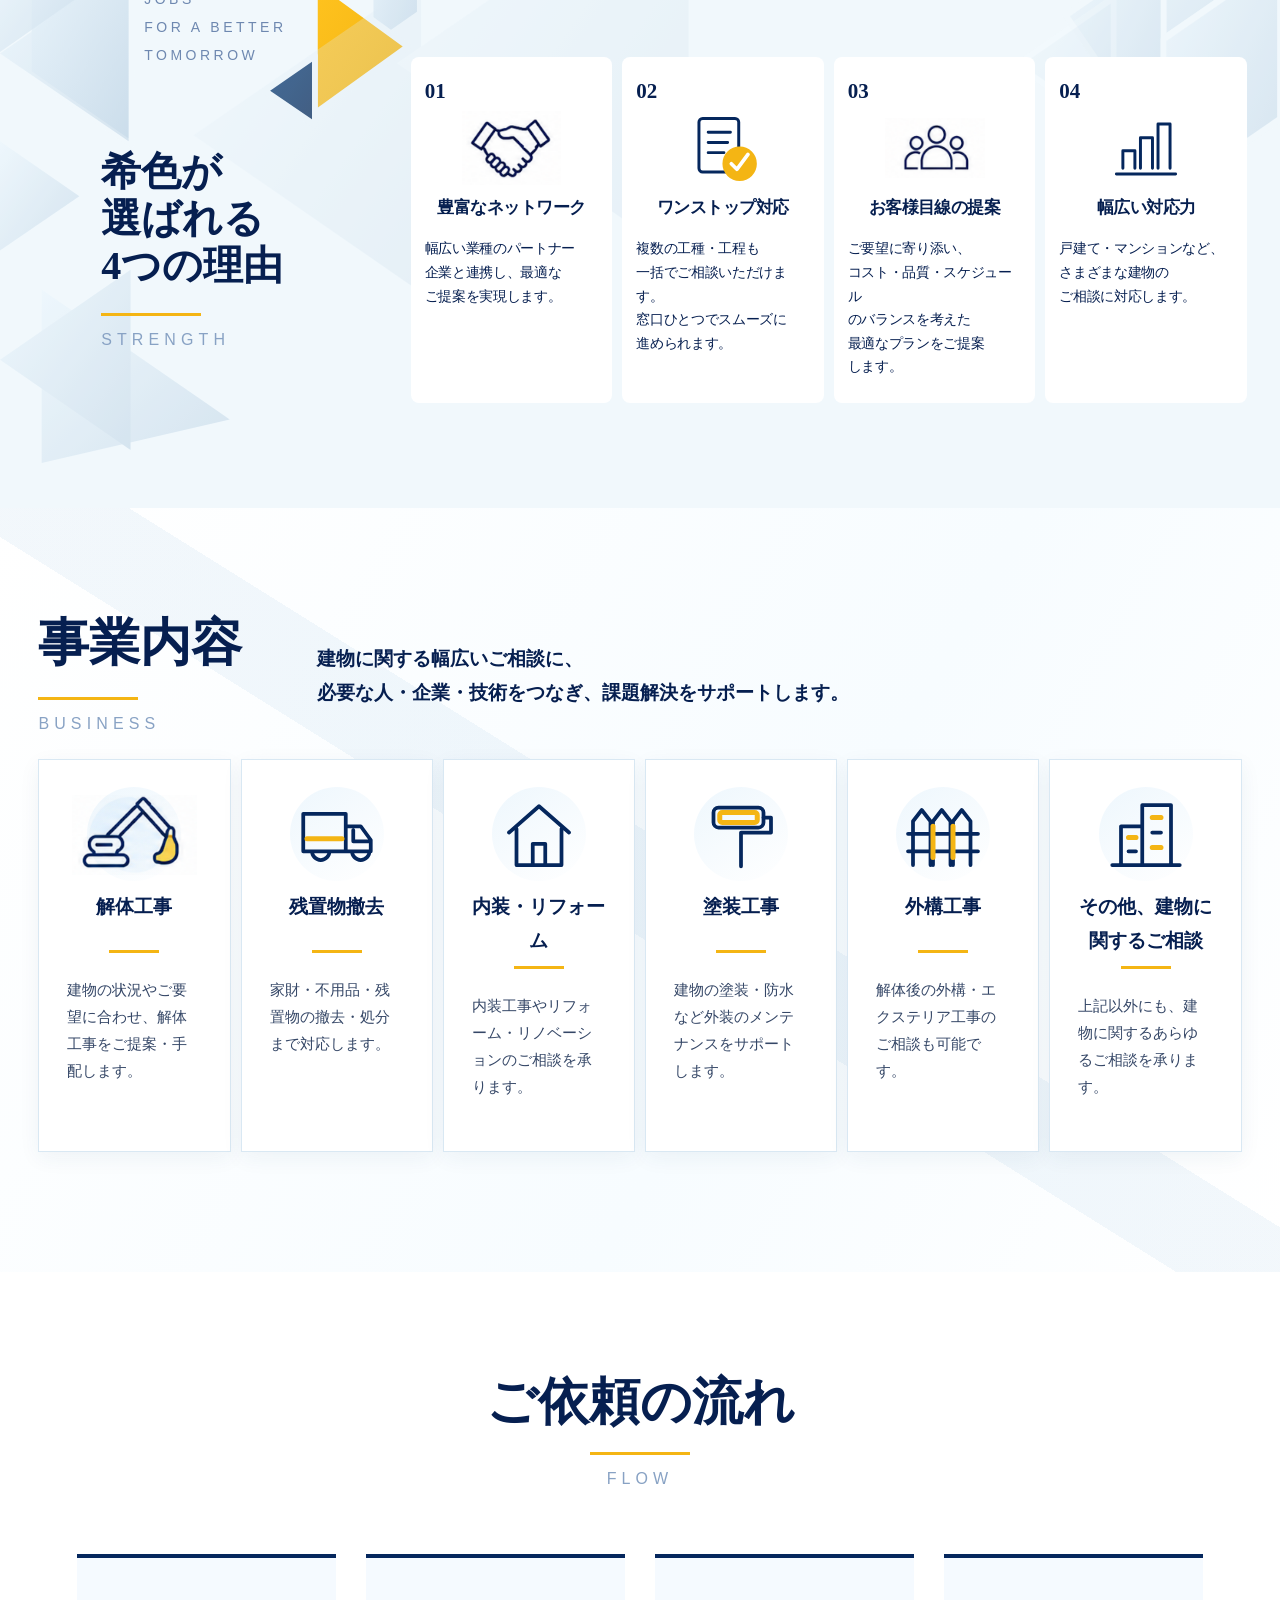
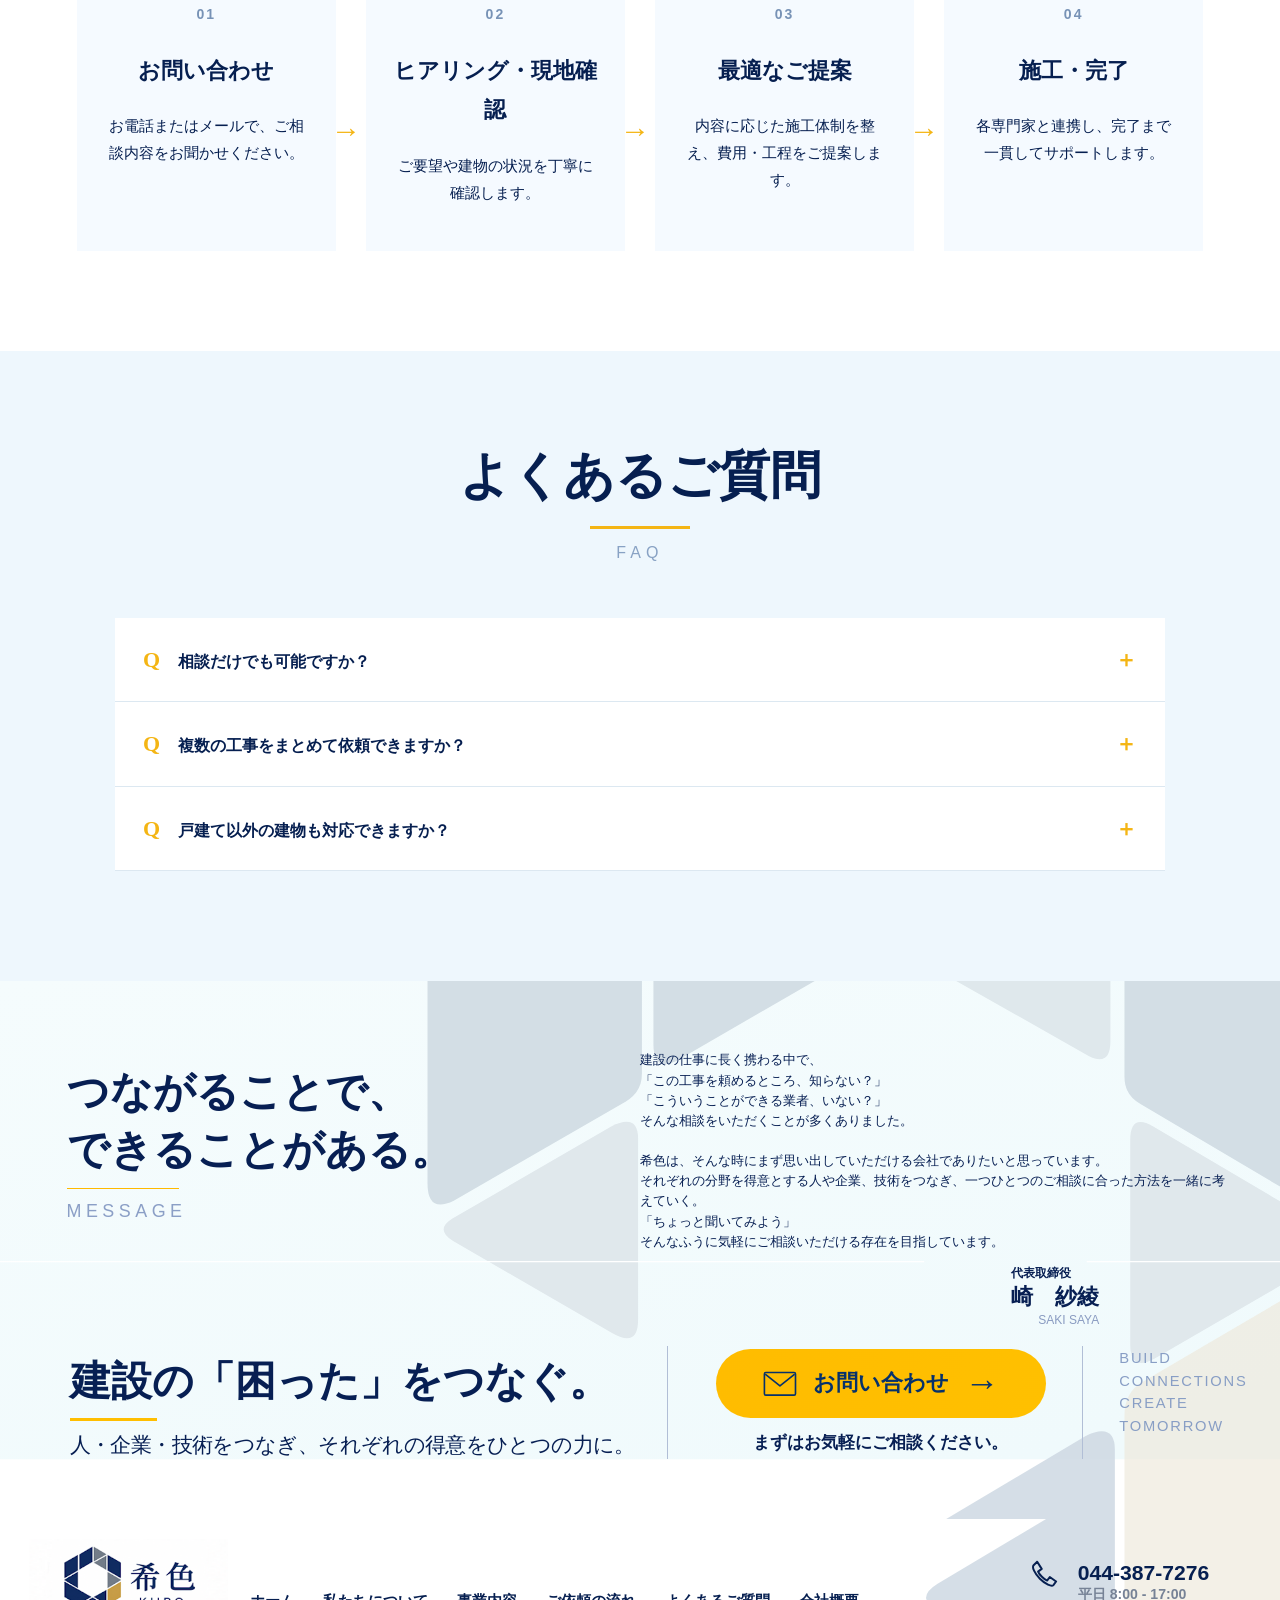
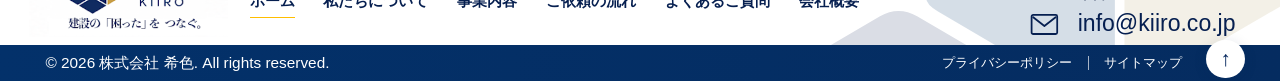
==== commit 7b3ee6cf: "Revise hero, service copy, and representative message" ====
--- a/index.html
+++ b/index.html
@@ -33,7 +33,7 @@
         <p class="eyebrow">BUILDING CONNECTIONS</p>
         <h1 id="hero-title">建設の「困った」を<br>つなぐ。</h1>
         <div class="gold-stroke"></div>
-        <p>解体、内装、リフォーム、塗装、外構、残置物撤去、<br class="desktop-only">遺品整理など、建物に関するさまざまなお悩みに対して、<br class="desktop-only">必要な人・企業・技術をつなぎ、解決までサポートします。<br>まずは、希色にご相談ください。</p>
+        <p>解体、内装、リフォーム、塗装、外構、残置物撤去、<br class="desktop-only">遺品整理など、建物に関するさまざまなご相談に対して、<br class="desktop-only">必要な人・企業・技術をつなぎ、解決までサポートします。<br>まずは、希色にご相談ください。</p>
         <button class="cta cta-gold js-open-contact" type="button">まずは相談してみる <span aria-hidden="true">→</span></button>
       </div>
       <div class="hero-visual"><img src="assets/hero-collage.png" alt="握手、住宅、街並みを組み合わせた希色のキービジュアル"></div>
@@ -74,7 +74,7 @@
     <section class="business section" id="business">
       <div class="business-title"><div class="section-heading"><h2>事業内容</h2><i></i><span>BUSINESS</span></div><p>建物に関する幅広いご相談に、<br>必要な人・企業・技術をつなぎ、課題解決をサポートします。</p></div>
       <div class="service-grid">
-        <article><img class="reference-icon" src="assets/excavator-reference.png" alt="" width="126" height="80"><h3>解体工事</h3><i></i><p>建物の解体工事を最適な専門業者とつなぎます。</p></article>
+        <article><img class="reference-icon" src="assets/excavator-reference.png" alt="" width="126" height="80"><h3>解体工事</h3><i></i><p>建物の状況やご要望に合わせ、解体工事をご提案・手配します。</p></article>
         <article><svg><use href="#icon-truck"/></svg><h3>残置物撤去</h3><i></i><p>家財・不用品・残置物の撤去・処分まで対応します。</p></article>
         <article><svg><use href="#icon-home"/></svg><h3>内装・リフォーム</h3><i></i><p>内装工事やリフォーム・リノベーションのご相談を承ります。</p></article>
         <article><svg><use href="#icon-roller"/></svg><h3>塗装工事</h3><i></i><p>建物の塗装・防水など外装のメンテナンスをサポートします。</p></article>
@@ -88,7 +88,7 @@
       <ol class="flow-list">
         <li><b>01</b><h3>お問い合わせ</h3><p>お電話またはメールで、ご相談内容をお聞かせください。</p></li>
         <li><b>02</b><h3>ヒアリング・現地確認</h3><p>ご要望や建物の状況を丁寧に確認します。</p></li>
-        <li><b>03</b><h3>最適なご提案</h3><p>専門業者を選定し、内容・費用・工程をご提案します。</p></li>
+        <li><b>03</b><h3>最適なご提案</h3><p>内容に応じた施工体制を整え、費用・工程をご提案します。</p></li>
         <li><b>04</b><h3>施工・完了</h3><p>各専門家と連携し、完了まで一貫してサポートします。</p></li>
       </ol>
     </section>
@@ -105,7 +105,7 @@
     <section class="message section" id="company">
       <div class="message-top">
         <div class="section-heading"><h2>つながることで、<br>できることがある。</h2><i></i><span>MESSAGE</span></div>
-        <div class="president-message"><p class="president-copy">それぞれの得意をつなぐことで、<br>できることはもっと広がっていく。<br>希色は、人と人、仕事と仕事をつなぎながら、<br>お客様の「困った」のその先まで一緒に考えられる<br>会社でありたいと思っています。</p><p class="signature"><small>代表取締役</small><span>崎　紗綾</span><em>SAKI SAYA</em></p></div>
+        <div class="president-message"><p class="president-copy">建設の仕事に長く携わる中で、<br>「この工事を頼めるところ、知らない？」<br>「こういうことができる業者、いない？」<br>そんな相談をいただくことが多くありました。<br><br>希色は、そんな時にまず思い出していただける会社でありたいと思っています。<br>それぞれの分野を得意とする人や企業、技術をつなぎ、一つひとつのご相談に合った方法を一緒に考えていく。<br>「ちょっと聞いてみよう」<br>そんなふうに気軽にご相談いただける存在を目指しています。</p><p class="signature"><small>代表取締役</small><span>崎　紗綾</span><em>SAKI SAYA</em></p></div>
       </div>
       <div class="contact-panel">
         <div><h2>建設の「困った」をつなぐ。</h2><p>人・企業・技術をつなぎ、それぞれの得意をひとつの力に。</p></div>
--- a/message.css
+++ b/message.css
@@ -366,3 +366,92 @@
   .contact-action { padding-inline: 0; }
   .contact-action .cta { gap: 16px; }
 }
+
+/* Keep the expanded representative message readable without colliding with
+   the contact area in the desktop reference composition. */
+@media (min-width: 1181px) {
+  .message { height: 42vw; }
+  .president-copy {
+    left: 50vw;
+    top: 5.4vw;
+    width: 46vw;
+    font-size: clamp(13px, 1vw, 18px);
+    line-height: 1.55;
+    white-space: normal;
+  }
+  .president-message .signature {
+    left: 79vw;
+    top: 22.1vw;
+    width: auto;
+    font-size: clamp(22px, 1.65vw, 30px);
+  }
+  .signature small { font-size: clamp(12px, .9vw, 16px); }
+  .signature em { font-size: clamp(12px, .9vw, 16px); }
+  .contact-panel > div:first-child { top: 29vw; }
+  .contact-action { top: 28.5vw; }
+  .contact-panel .message-motto { top: 28.55vw; }
+}
+
+@media (min-width: 761px) and (max-width: 1180px) {
+  .message {
+    height: auto;
+    min-height: 0;
+    padding: 7vw 5vw 6vw;
+    background: #f1f9fc url("assets/message-bg.svg") center top / 100% auto no-repeat;
+  }
+  .message-top,
+  .contact-panel {
+    position: relative;
+    display: grid;
+    max-width: none;
+    margin: 0;
+  }
+  .message-top {
+    grid-template-columns: .9fr 1.1fr;
+    gap: 4vw;
+    margin-bottom: 5vw;
+  }
+  .message-top > .section-heading,
+  .president-copy,
+  .president-message .signature,
+  .contact-panel > div:first-child,
+  .contact-action,
+  .contact-panel .message-motto {
+    position: static;
+  }
+  .message .section-heading h2 {
+    font-size: clamp(34px, 4vw, 46px);
+    white-space: normal;
+  }
+  .president-copy {
+    margin: 0;
+    font-size: 15px;
+    line-height: 1.8;
+    white-space: normal;
+  }
+  .president-message .signature {
+    width: fit-content;
+    margin: 18px 0 0 auto;
+  }
+  .contact-panel {
+    grid-template-columns: 1fr 1fr;
+    gap: 4vw;
+    padding-top: 5vw;
+    border-top: 1px solid rgba(255,255,255,.95);
+  }
+  .contact-panel > div:first-child h2 {
+    font-size: clamp(28px, 3.2vw, 38px);
+    white-space: normal;
+  }
+  .contact-panel > div:first-child p {
+    white-space: normal;
+  }
+  .contact-action {
+    height: auto;
+    padding: 0 0 0 3vw;
+  }
+  .contact-action .cta {
+    width: 100%;
+  }
+  .message-motto { display: none; }
+}
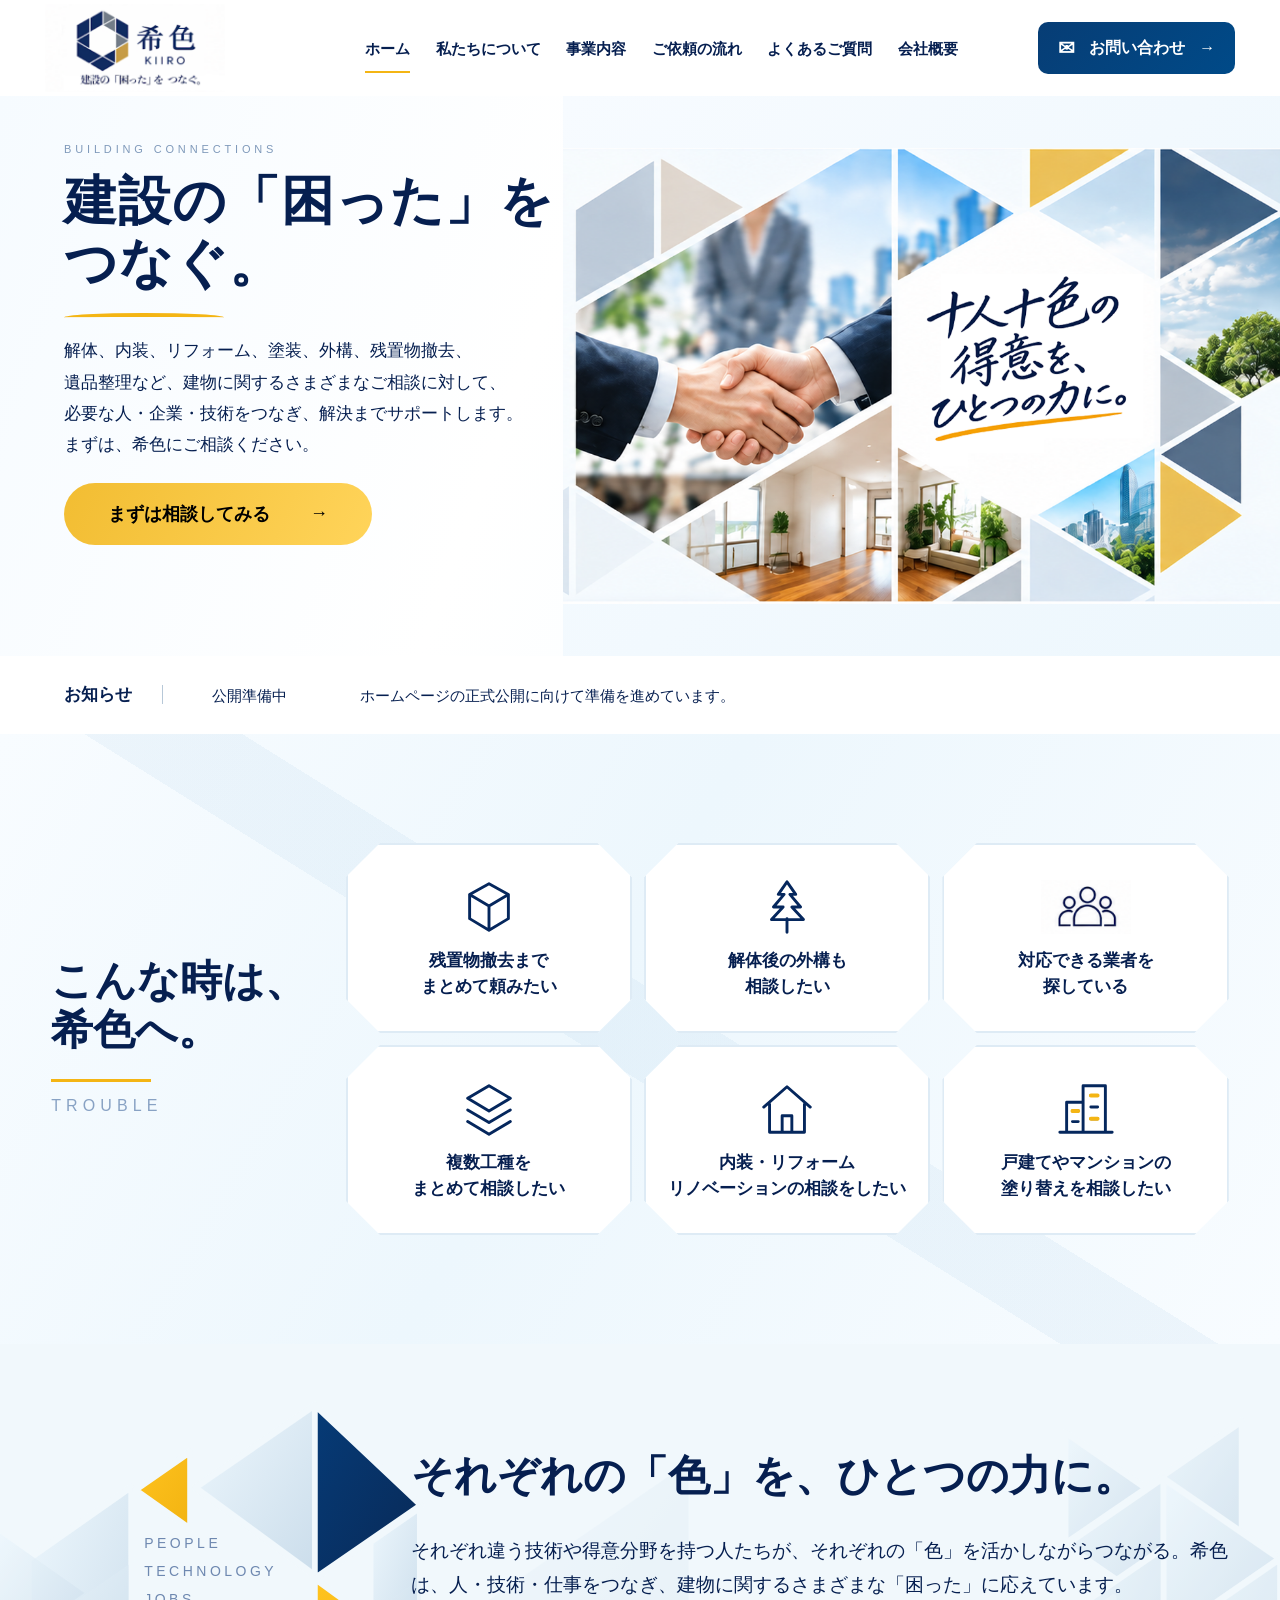
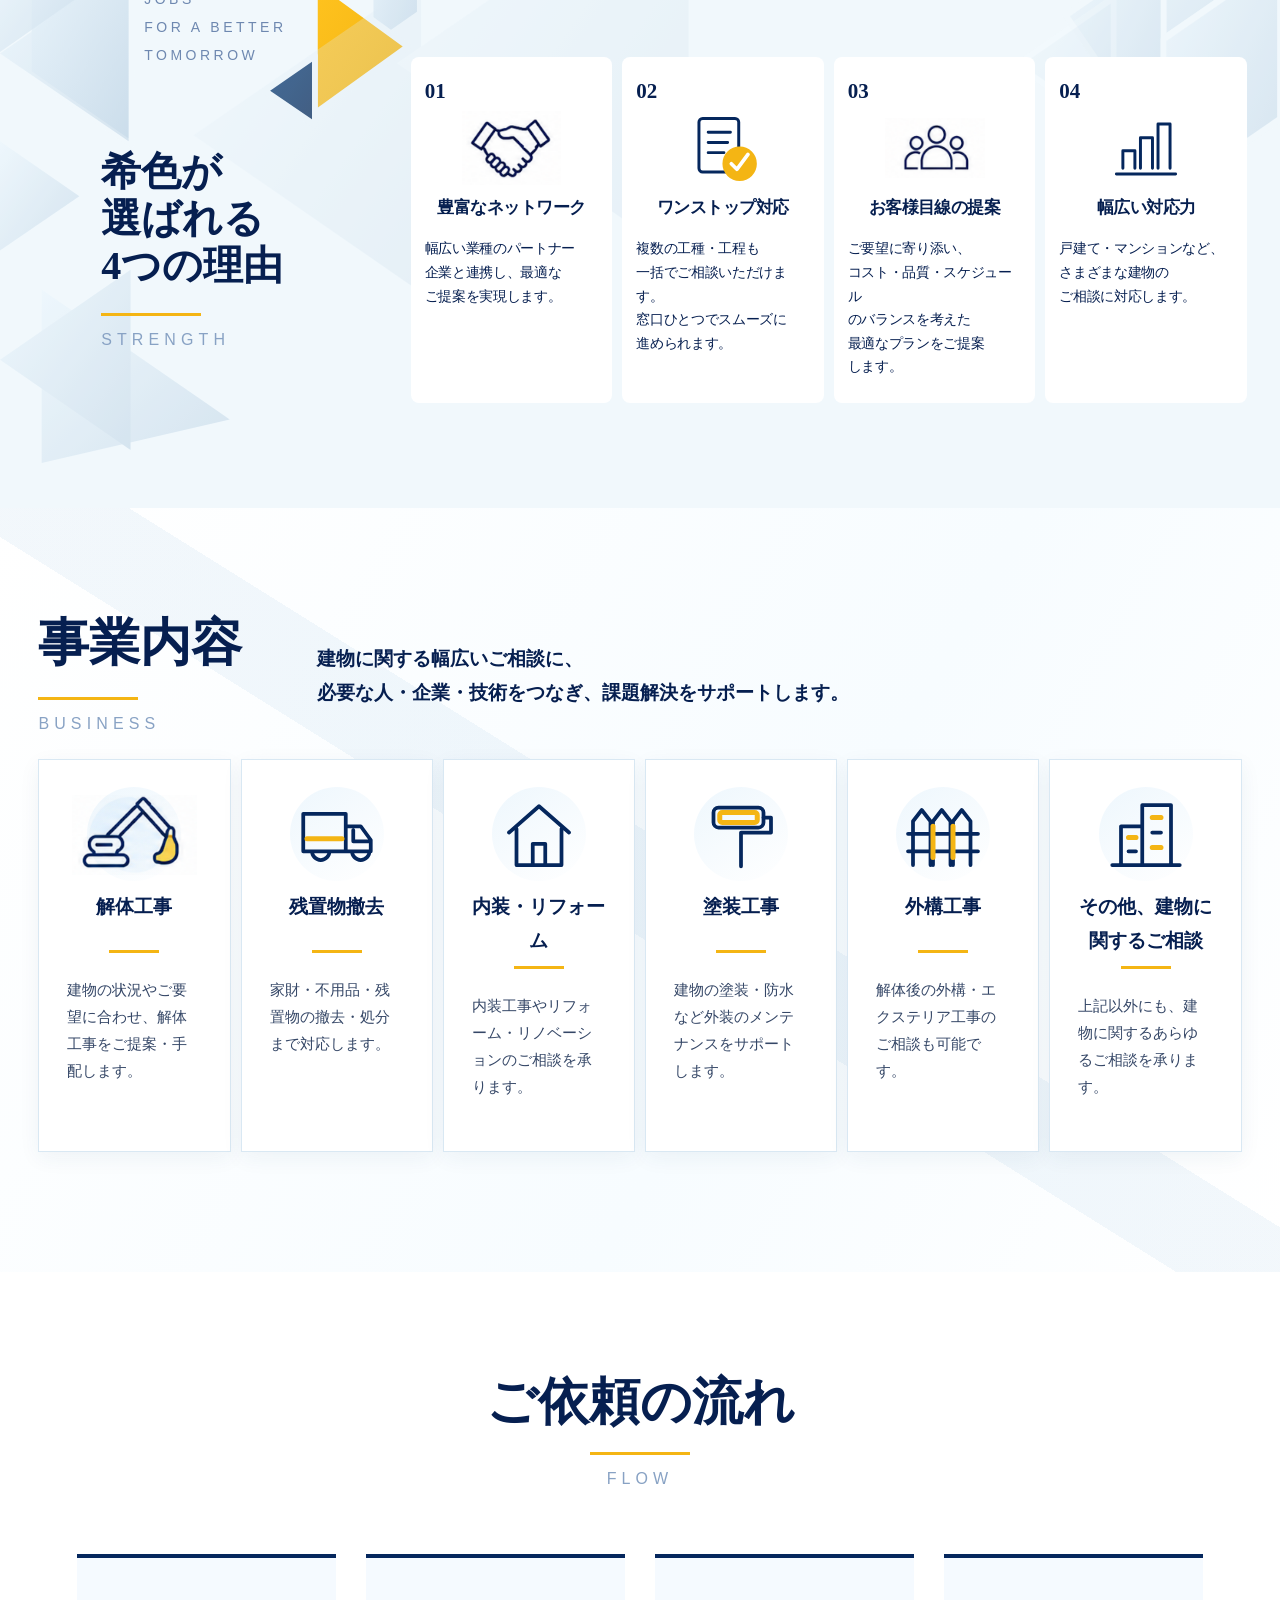
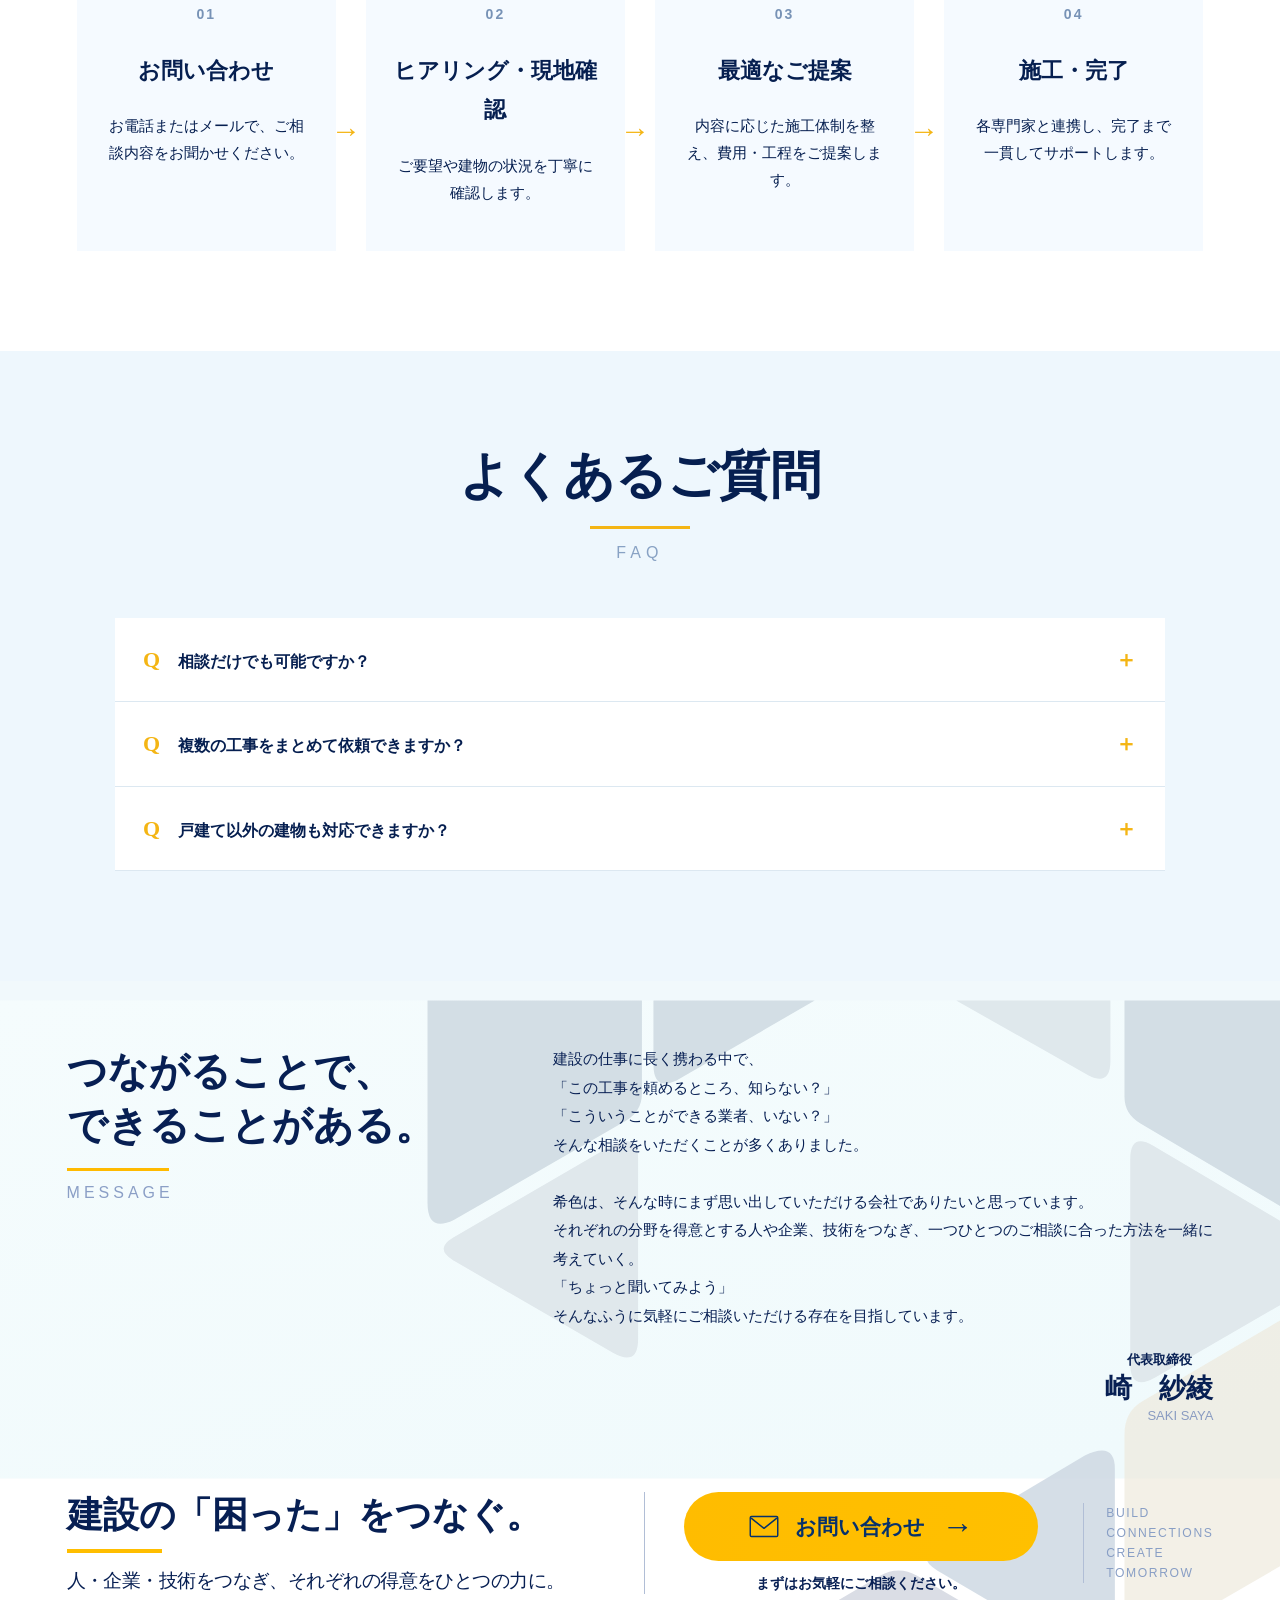
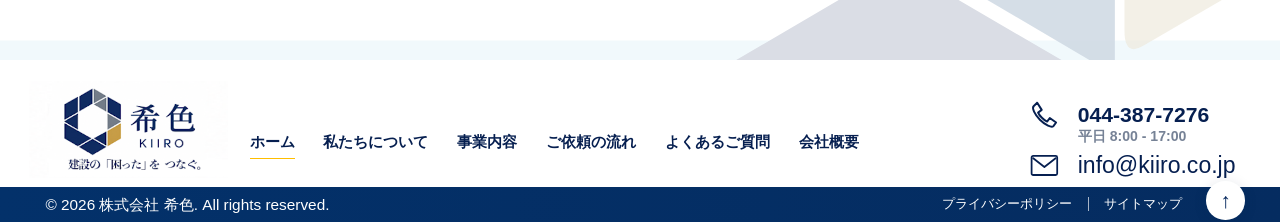
==== commit 45dd45fe: "Refresh footer styles on page load" ====
--- a/index.html
+++ b/index.html
@@ -9,7 +9,7 @@
   <link rel="stylesheet" href="styles.css">
   <link rel="stylesheet" href="icons.css?v=20261001-3">
   <link rel="stylesheet" href="responsive.css?v=20261001-2">
-  <link rel="stylesheet" href="message.css">
+  <link rel="stylesheet" href="message.css?v=20261005-footer-clean">
   <link rel="stylesheet" href="animation.css">
 </head>
 <body>
--- a/styles.css
+++ b/styles.css
@@ -4,6 +4,6 @@
 @media(max-width:430px){.hero h1{font-size:41px}.trouble-grid{grid-template-columns:1fr 1fr}.service-grid{grid-template-columns:1fr}.service-grid article{min-height:auto}.footer-bottom{flex-direction:column;gap:3px}.contact-panel h2{font-size:30px}}
 @media(prefers-reduced-motion:reduce){html{scroll-behavior:auto}.cta{transition:none}}
 .hero h1{font-size:clamp(48px,4.3vw,82px);white-space:nowrap}
-@media(max-width:760px){.hero h1{font-size:clamp(31px,9vw,40px)}}
+@media(max-width:760px){.hero h1{font-size:clamp(31px,9vw,40px)}.hero-copy>.cta-gold{color:#061f50}}
 @media(max-width:430px){.hero h1{font-size:clamp(29px,8.8vw,36px)}}
 .brand-logo{display:block;width:205px;height:auto;object-fit:contain}.header-contact,.cta{border:0;font-family:var(--sans);cursor:pointer}.header-contact{font-size:16px}.footer-brand .brand-logo{width:220px}.service-grid article{position:relative}.service-grid article:before{content:"";position:absolute;width:94px;height:94px;border-radius:50%;background:linear-gradient(145deg,#eef7fd,#fff);top:27px;left:50%;transform:translateX(-50%);z-index:-1}.service-grid article svg{position:relative}.contact-modal{width:min(760px,calc(100% - 32px));max-height:90vh;border:0;border-radius:16px;padding:0;color:var(--ink);box-shadow:0 30px 90px rgba(1,27,65,.32);overflow:auto}.contact-modal::backdrop{background:rgba(2,24,56,.62);backdrop-filter:blur(4px)}.modal-head{position:sticky;top:0;z-index:2;display:flex;align-items:center;justify-content:space-between;padding:26px 34px 20px;background:#fff;border-bottom:1px solid #dce9f2}.modal-head span{display:block;color:#91a8c5;letter-spacing:.28em;font-size:12px}.modal-head h2{font-family:var(--serif);font-size:32px;margin:2px 0 0}.modal-close{border:1px solid #cbd9e5;background:#fff;color:var(--navy);width:44px;height:44px;border-radius:50%;font-size:27px;line-height:1;cursor:pointer}.modal-close:hover{background:#eef7fd}.modal-intro{margin:25px 34px 12px;font-family:var(--serif)}.contact-modal form{padding:12px 34px 34px}.form-row{display:grid;grid-template-columns:1fr 1fr;gap:16px}.form-field{display:block;margin:0 0 18px}.form-field>span{display:block;font-weight:700;margin-bottom:7px}.form-field b{display:inline-block;margin-left:8px;padding:1px 8px;background:var(--gold);border-radius:999px;font-size:11px}.form-field input,.form-field select,.form-field textarea{width:100%;border:1px solid #b9cada;border-radius:7px;background:#fbfdff;color:var(--ink);font:16px/1.5 var(--sans);padding:12px 14px;outline:0}.form-field input:focus,.form-field select:focus,.form-field textarea:focus{border-color:#0c4b87;box-shadow:0 0 0 3px rgba(12,75,135,.12)}.form-field textarea{resize:vertical}.form-honey{position:absolute;left:-9999px}.form-note{font-size:13px;color:#61728b;margin:-3px 0 18px}.form-submit{width:100%;min-height:62px;border:0;border-radius:999px;background:linear-gradient(115deg,#efb329,#ffd45a);color:var(--navy);font:800 18px var(--sans);cursor:pointer}.form-submit:hover{filter:brightness(1.03);box-shadow:0 10px 24px rgba(6,39,93,.16)}.success-toast{position:fixed;z-index:100;left:50%;bottom:28px;transform:translate(-50%,150%);opacity:0;background:#06376f;color:#fff;border-left:5px solid var(--gold);border-radius:8px;padding:16px 22px;box-shadow:0 12px 35px rgba(0,0,0,.2);transition:.35s}.success-toast.is-visible{transform:translate(-50%,0);opacity:1}@media(max-width:760px){.brand-logo{width:145px}.footer-brand .brand-logo{width:210px}.modal-head{padding:20px 20px 16px}.modal-head h2{font-size:25px}.modal-intro{margin:20px 20px 8px}.contact-modal form{padding:10px 20px 24px}.form-row{grid-template-columns:1fr;gap:0}.success-toast{width:calc(100% - 32px);bottom:16px}}
--- a/message.css
+++ b/message.css
@@ -82,7 +82,7 @@
 footer {
   position: relative;
   overflow: hidden;
-  background: #fff url("assets/footer-bg.svg") center/100% 100% no-repeat;
+  background: #fff;
 }
 
 footer::before {
@@ -332,7 +332,7 @@
   }
   footer {
     height: 12.65vw; overflow: visible;
-    background: url("assets/contact-reference-bg.svg") left bottom / 100vw 50vw no-repeat;
+    background: #fff;
   }
   .footer-main { height: 9.85vw; max-width: none; padding: 0; display: block; }
   .footer-brand { position: absolute; left: 2.3vw; top: 1.6vw; min-width: 0; }
@@ -455,3 +455,200 @@
   }
   .message-motto { display: none; }
 }
+
+/* Readable, natural-flow composition for the expanded message and CTA. */
+@media (min-width: 761px) {
+  .message {
+    height: auto;
+    min-height: 0;
+    padding: clamp(52px, 5vw, 78px) clamp(38px, 5.2vw, 88px) clamp(54px, 5vw, 82px);
+    background-color: #f1f9fc;
+    background-image: url("assets/contact-reference-bg.svg");
+    background-position: center top;
+    background-size: 100% 100%;
+    background-repeat: no-repeat;
+  }
+
+  .message-top,
+  .contact-panel {
+    position: relative;
+    display: grid;
+    width: 100%;
+    max-width: 1600px;
+    margin: 0 auto;
+  }
+
+  .message-top {
+    grid-template-columns: minmax(0, .78fr) minmax(0, 1.22fr);
+    align-items: start;
+    gap: clamp(34px, 5vw, 90px);
+    margin-bottom: clamp(42px, 5vw, 76px);
+  }
+
+  .message-top > .section-heading,
+  .president-message,
+  .president-copy,
+  .president-message .signature,
+  .contact-panel > div:first-child,
+  .contact-action,
+  .contact-panel .message-motto {
+    position: static;
+    inset: auto;
+    width: auto;
+    max-width: none;
+  }
+
+  .message .section-heading h2 {
+    margin: 0;
+    font-size: clamp(38px, 3.15vw, 58px);
+    line-height: 1.34;
+    letter-spacing: 0;
+    white-space: normal;
+  }
+
+  .message .section-heading i {
+    width: clamp(100px, 8vw, 150px);
+    margin: 15px 0 8px;
+    border-top: 3px solid #ffba00;
+  }
+
+  .message .section-heading > span {
+    color: #8b9fc6;
+    font: 500 clamp(15px, 1.25vw, 21px)/1.8 var(--sans);
+    letter-spacing: .25em;
+  }
+
+  .president-message {
+    font-family: var(--sans);
+  }
+
+  .president-copy {
+    margin: 0;
+    font-size: clamp(15px, 1.12vw, 18px);
+    line-height: 1.9;
+    letter-spacing: 0;
+    white-space: normal;
+    word-break: normal;
+    overflow-wrap: anywhere;
+  }
+
+  .president-message .signature {
+    width: fit-content;
+    margin: 20px 0 0 auto;
+    text-align: center;
+    font: 700 clamp(25px, 2.1vw, 34px)/1.35 var(--serif);
+    white-space: nowrap;
+  }
+
+  .president-message .signature small {
+    color: #071f53;
+    font: 700 clamp(13px, 1vw, 16px)/1.5 var(--serif);
+  }
+
+  .president-message .signature em {
+    color: #899bc1;
+    font: 500 clamp(13px, 1vw, 16px)/1.5 var(--sans);
+  }
+
+  .contact-panel {
+    grid-template-columns: minmax(0, 1.15fr) minmax(360px, .85fr) auto;
+    align-items: center;
+    gap: clamp(28px, 3.5vw, 62px);
+    padding: 0;
+    border: 0;
+  }
+
+  .contact-panel > div:first-child h2 {
+    display: inline-block;
+    margin: 0;
+    border: 0;
+    font: 700 clamp(31px, 2.85vw, 48px)/1.35 var(--serif);
+    white-space: normal;
+  }
+
+  .contact-panel > div:first-child h2::after {
+    content: "";
+    display: block;
+    width: clamp(95px, 7vw, 132px);
+    height: 4px;
+    margin-top: 10px;
+    background: #ffbe00;
+  }
+
+  .contact-panel > div:first-child p {
+    margin: 12px 0 0;
+    font: 400 clamp(16px, 1.45vw, 21px)/1.7 var(--serif);
+    white-space: normal;
+  }
+
+  .contact-action {
+    min-width: 0;
+    height: auto;
+    padding: 0 0 0 clamp(24px, 3vw, 52px);
+    border-left: 1px solid #b1bed6;
+    border-right: 0;
+    text-align: center;
+  }
+
+  .contact-action .cta {
+    display: flex;
+    width: 100%;
+    max-width: 500px;
+    min-width: 0;
+    height: auto;
+    min-height: clamp(66px, 5.4vw, 86px);
+    margin: 0;
+    padding: 0 clamp(20px, 2.5vw, 42px);
+    gap: clamp(13px, 1.3vw, 22px);
+    background: linear-gradient(105deg, #ffbc00, #ffc000);
+    color: #06316b;
+    font: 700 clamp(18px, 1.65vw, 24px)/1.2 var(--sans);
+    white-space: nowrap;
+  }
+
+  .contact-mail-icon { width: 30px; height: 23px; }
+  .contact-action .cta span:last-child { font-size: 1.5em; line-height: 1; }
+  .contact-action b {
+    display: block;
+    margin: 12px 0 0;
+    font: 700 clamp(14px, 1.1vw, 17px)/1.5 var(--sans);
+    white-space: normal;
+  }
+
+  .contact-panel .message-motto {
+    display: block;
+    margin: 0;
+    padding-left: 22px;
+    border-left: 1px solid #b1bed6;
+    color: #889ec5;
+    font: 500 clamp(11px, .95vw, 14px)/1.65 var(--sans);
+    letter-spacing: .13em;
+    white-space: nowrap;
+  }
+}
+
+@media (min-width: 761px) and (max-width: 1100px) {
+  .message { padding: 58px 5vw 64px; }
+  .message-top {
+    grid-template-columns: minmax(220px, .72fr) minmax(0, 1.28fr);
+    gap: 34px;
+    margin-bottom: 48px;
+  }
+  .message .section-heading h2 { font-size: clamp(34px, 4vw, 44px); }
+  .president-copy { font-size: 15px; line-height: 1.8; }
+  .contact-panel { grid-template-columns: minmax(0, 1fr) minmax(300px, .9fr); gap: 28px; }
+  .contact-panel > div:first-child h2 { font-size: clamp(28px, 3.2vw, 36px); }
+  .contact-panel .message-motto { display: none; }
+  .contact-action { padding-left: 26px; }
+}
+
+@media (max-width: 760px) {
+  .message {
+    background-image: url("assets/message-bg-mobile.svg");
+    background-position: center top;
+    background-size: 100% auto;
+    background-repeat: no-repeat;
+  }
+  .contact-panel { border-top: 0; }
+  .contact-action .cta-gold { color: #06316b; }
+}
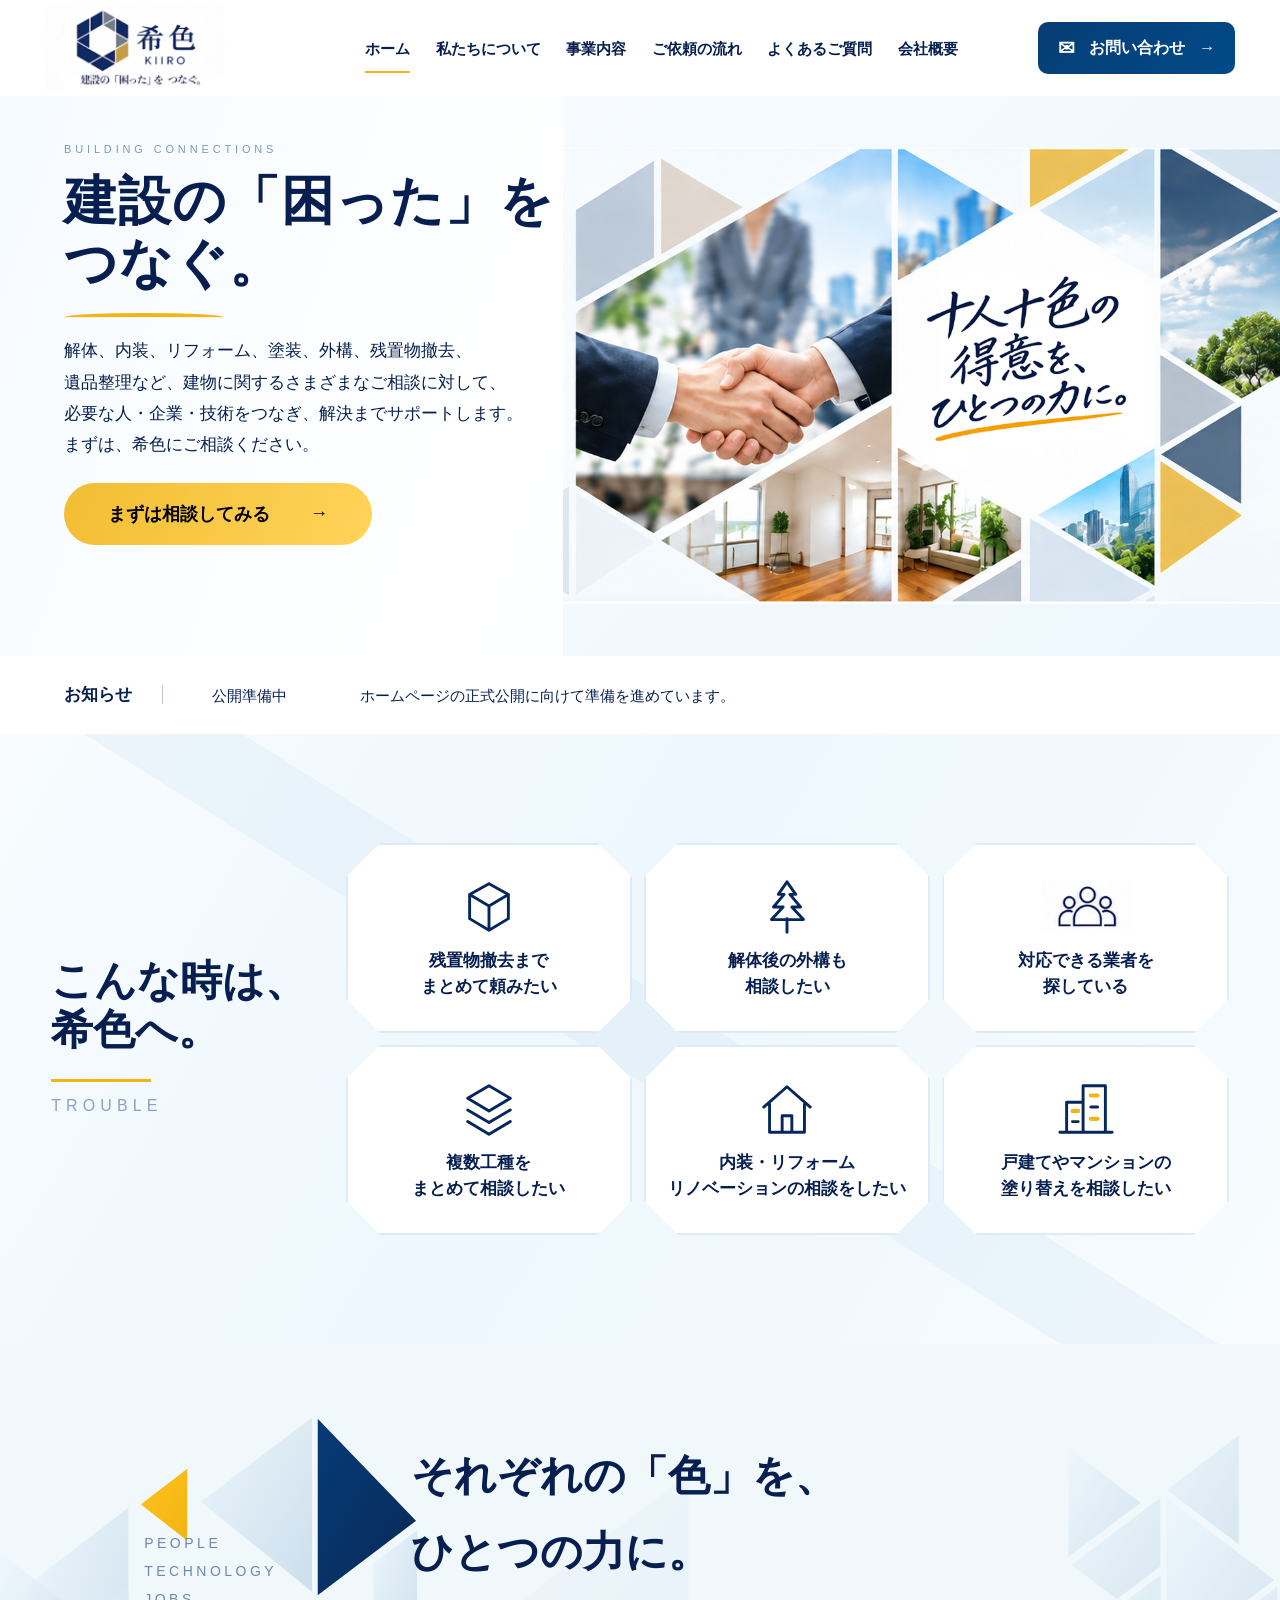
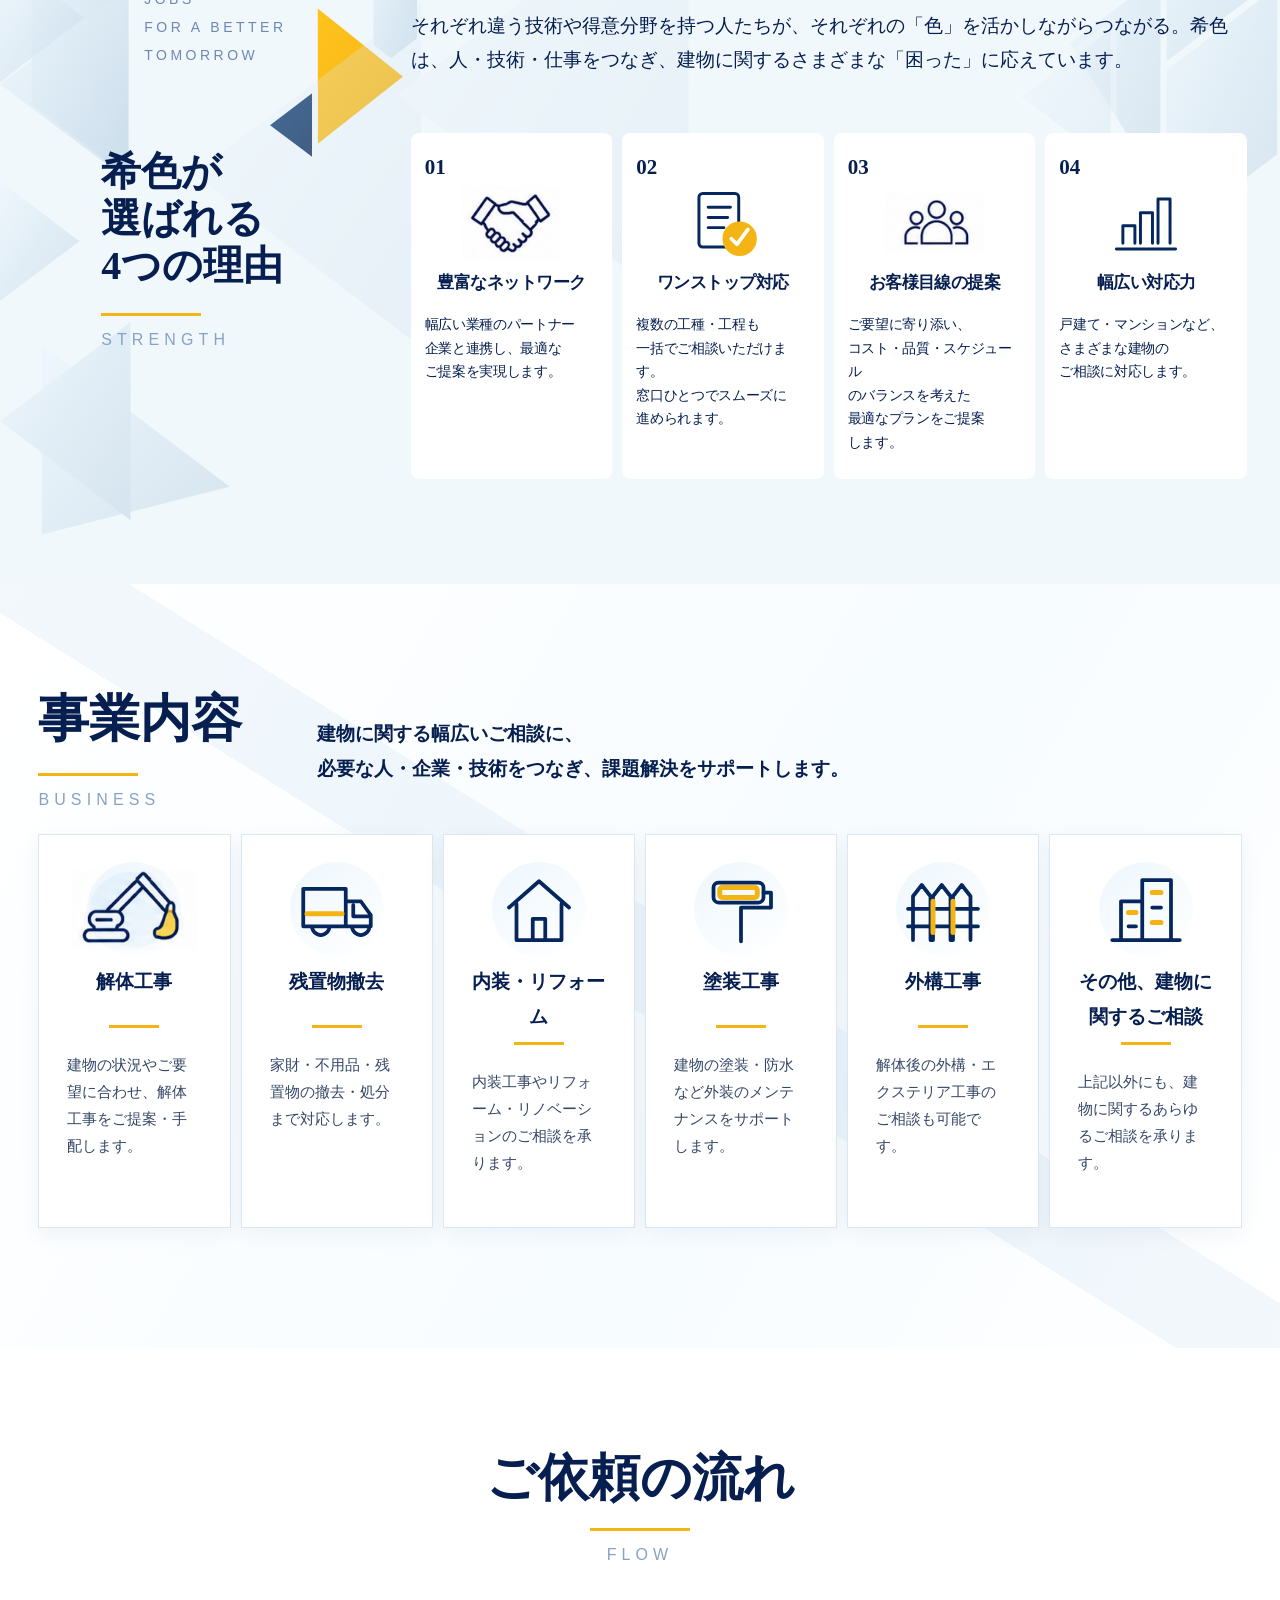
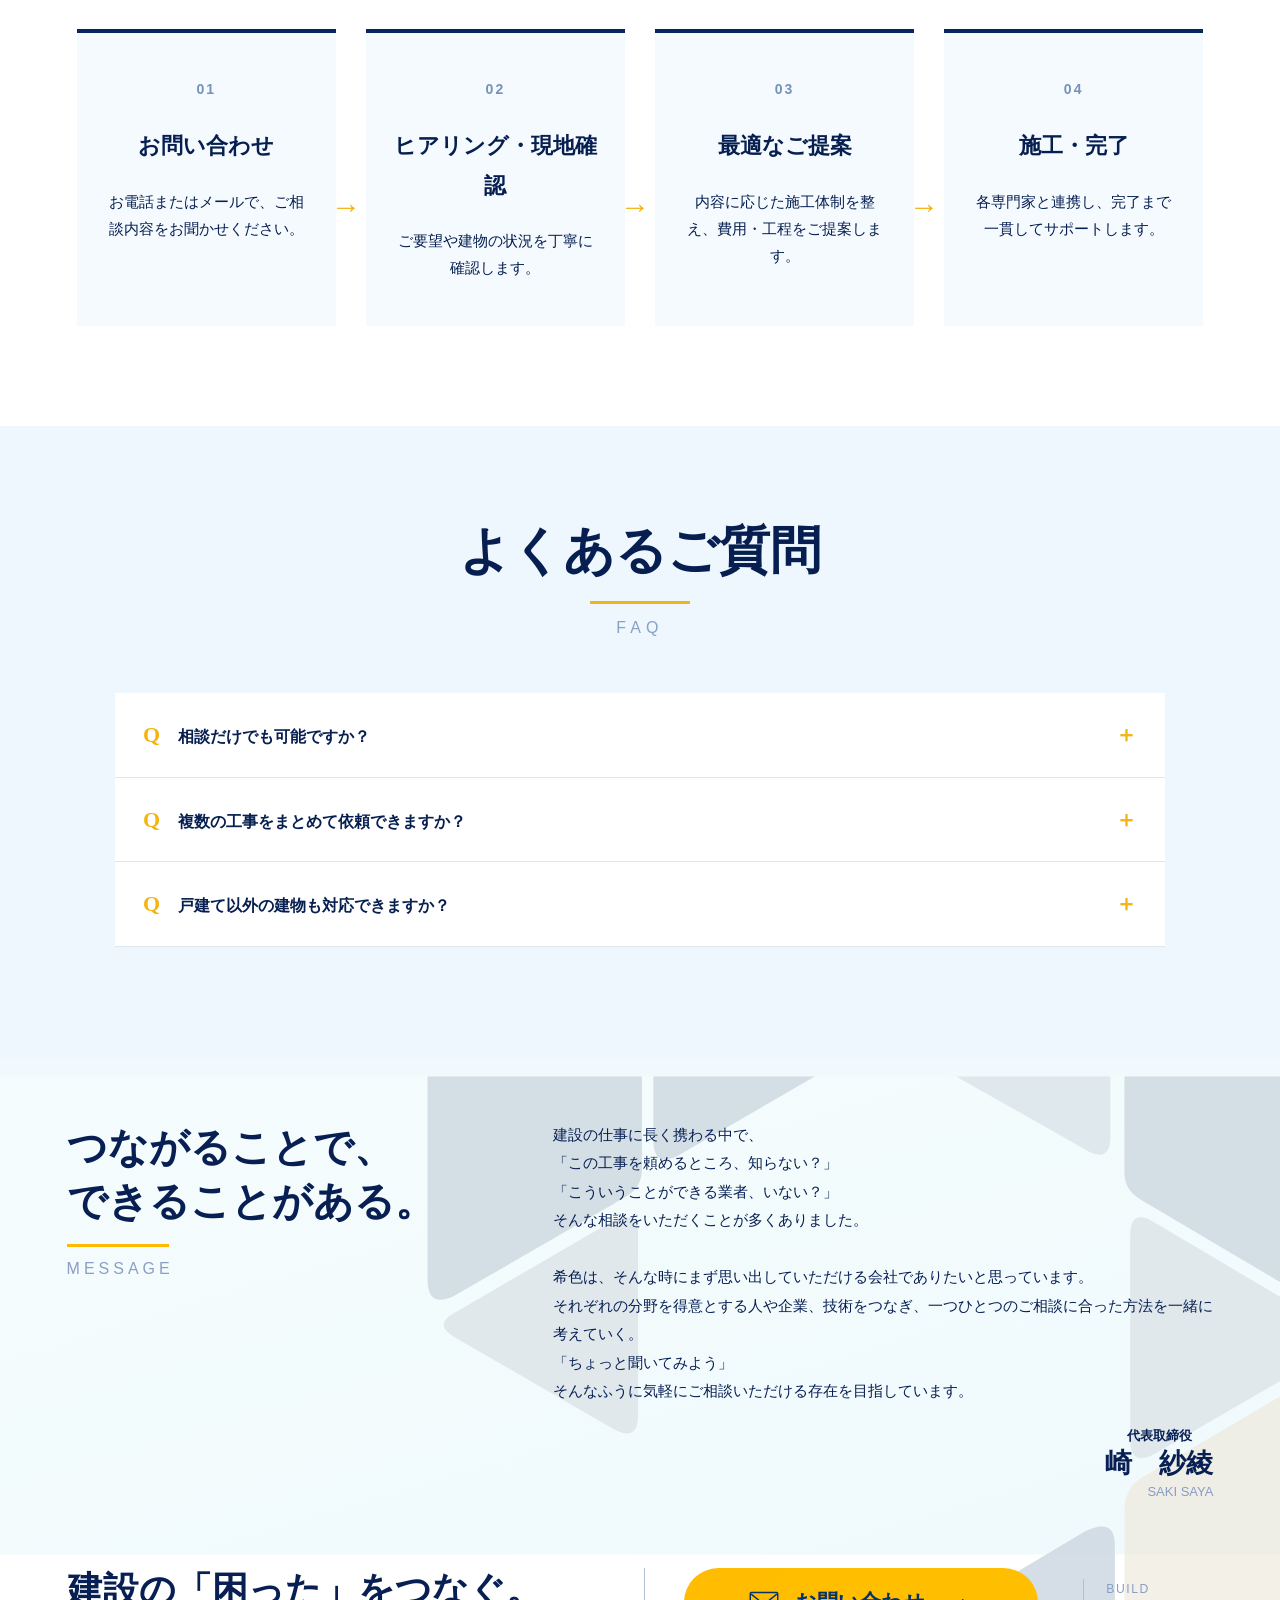
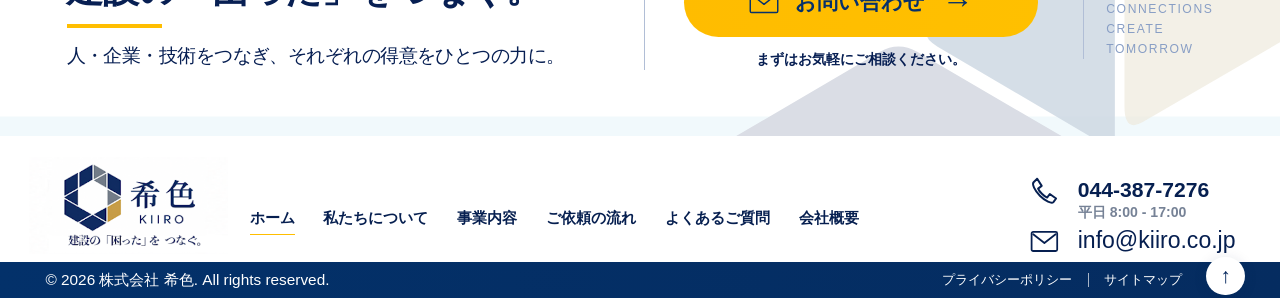
==== commit b935c5a3: "Fix strength heading to two lines on desktop only" ====
--- a/index.html
+++ b/index.html
@@ -60,7 +60,7 @@
         <div class="section-heading"><h2>希色が<span class="break-1280" aria-hidden="true"></span>選ばれる<br>4つの理由</h2><i></i><span>STRENGTH</span></div>
       </div>
       <div class="strength-main">
-        <h2>それぞれの「色」を、ひとつの力に。</h2>
+        <h2>それぞれの「色」を、<br class="desktop-only">ひとつの力に。</h2>
         <p class="lead">それぞれ違う技術や得意分野を持つ人たちが、それぞれの「色」を活かしながらつながる。希色は、人・技術・仕事をつなぎ、建物に関するさまざまな「困った」に応えています。</p>
         <div class="reason-grid">
           <article><b>01</b><img class="reference-icon" src="assets/handshake-reference.png" alt="" width="100" height="74"><h3>豊富なネットワーク</h3><p><span>幅広い業種のパートナー</span><span>企業と連携し、最適な</span><span>ご提案を実現します。</span></p></article>
